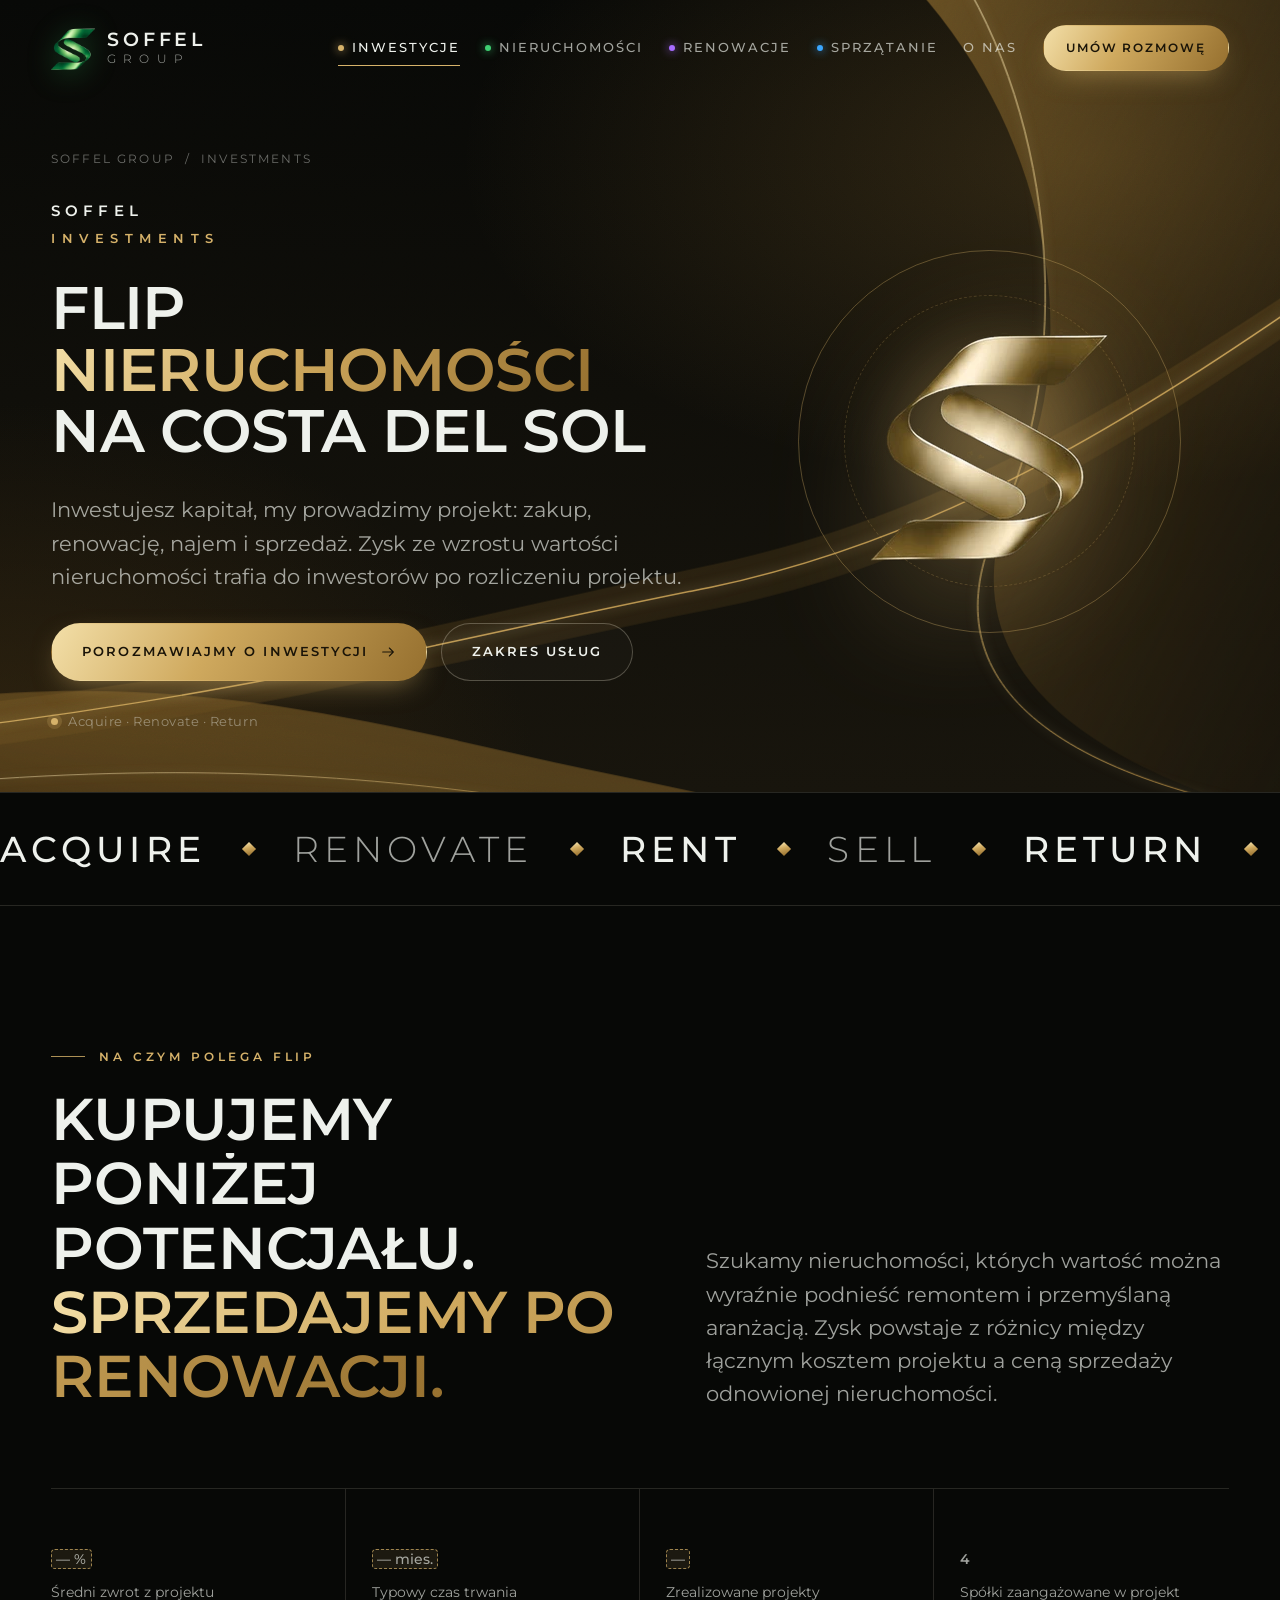
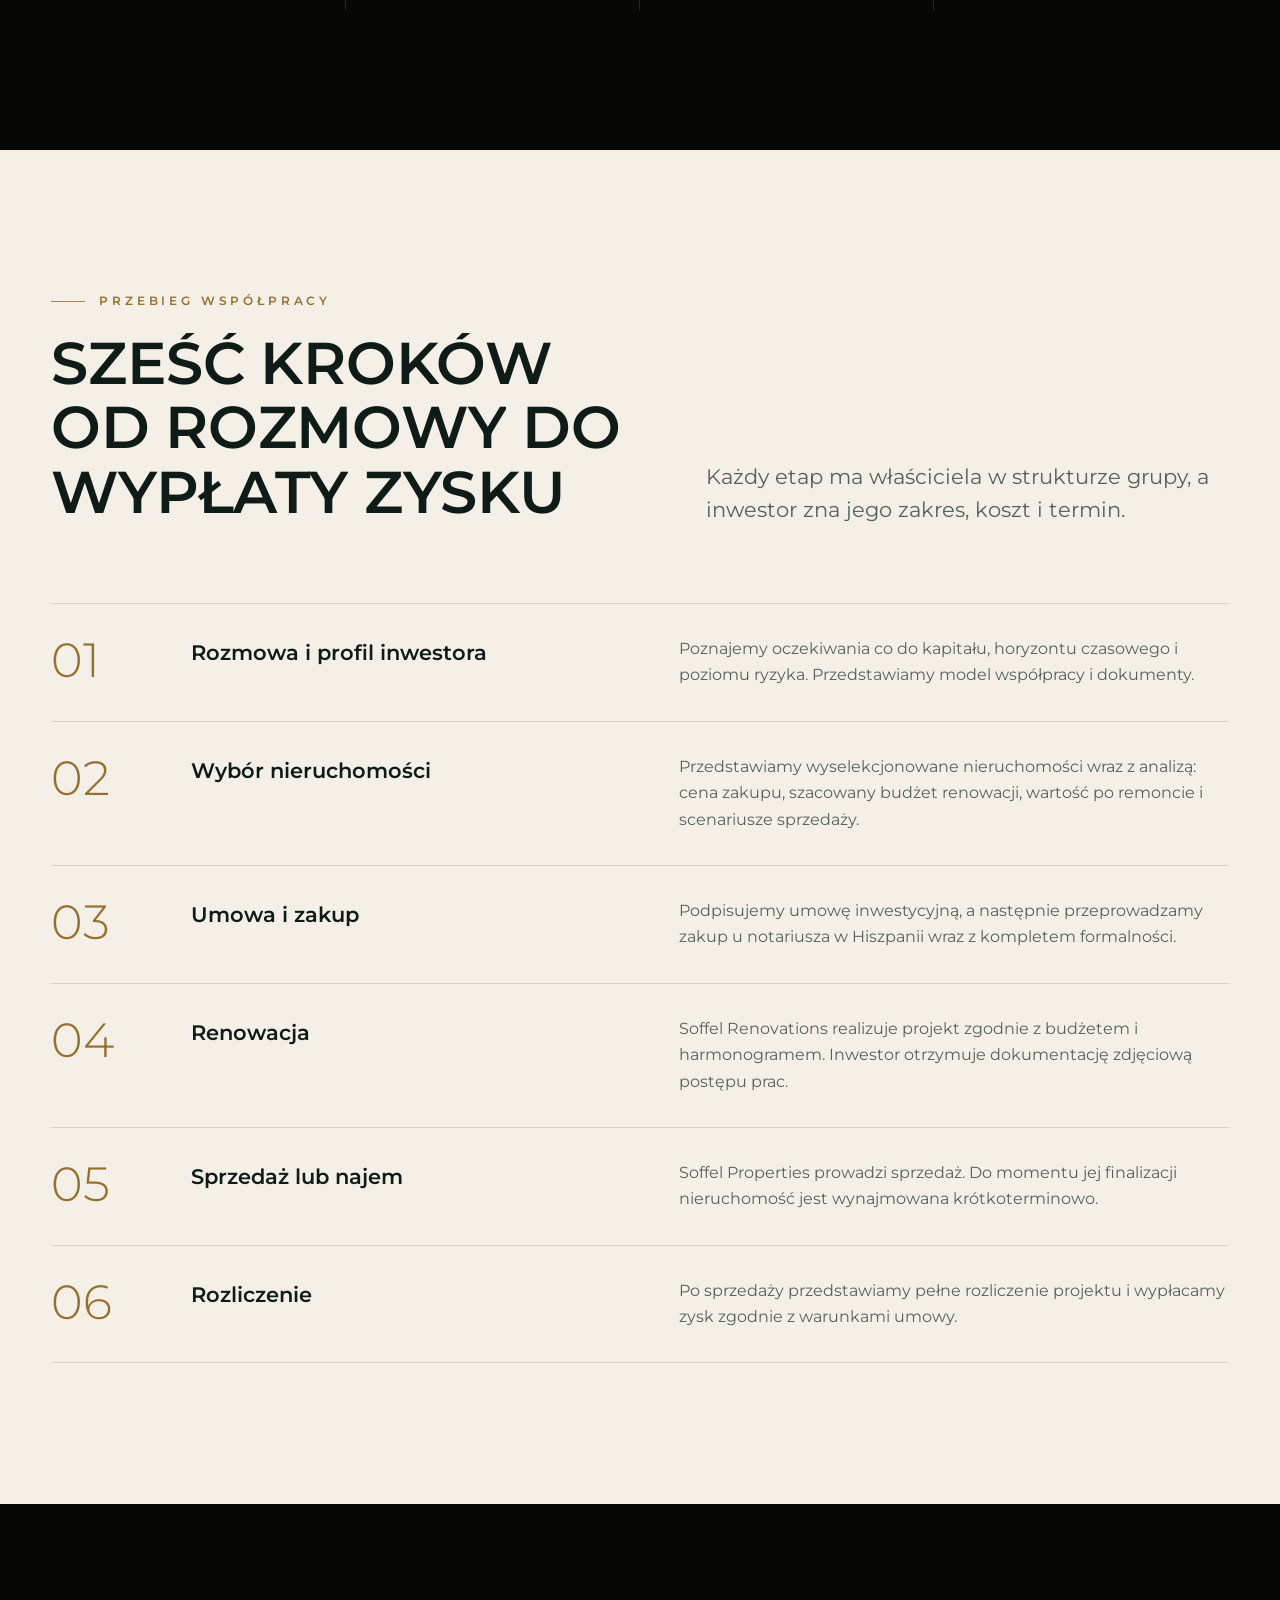
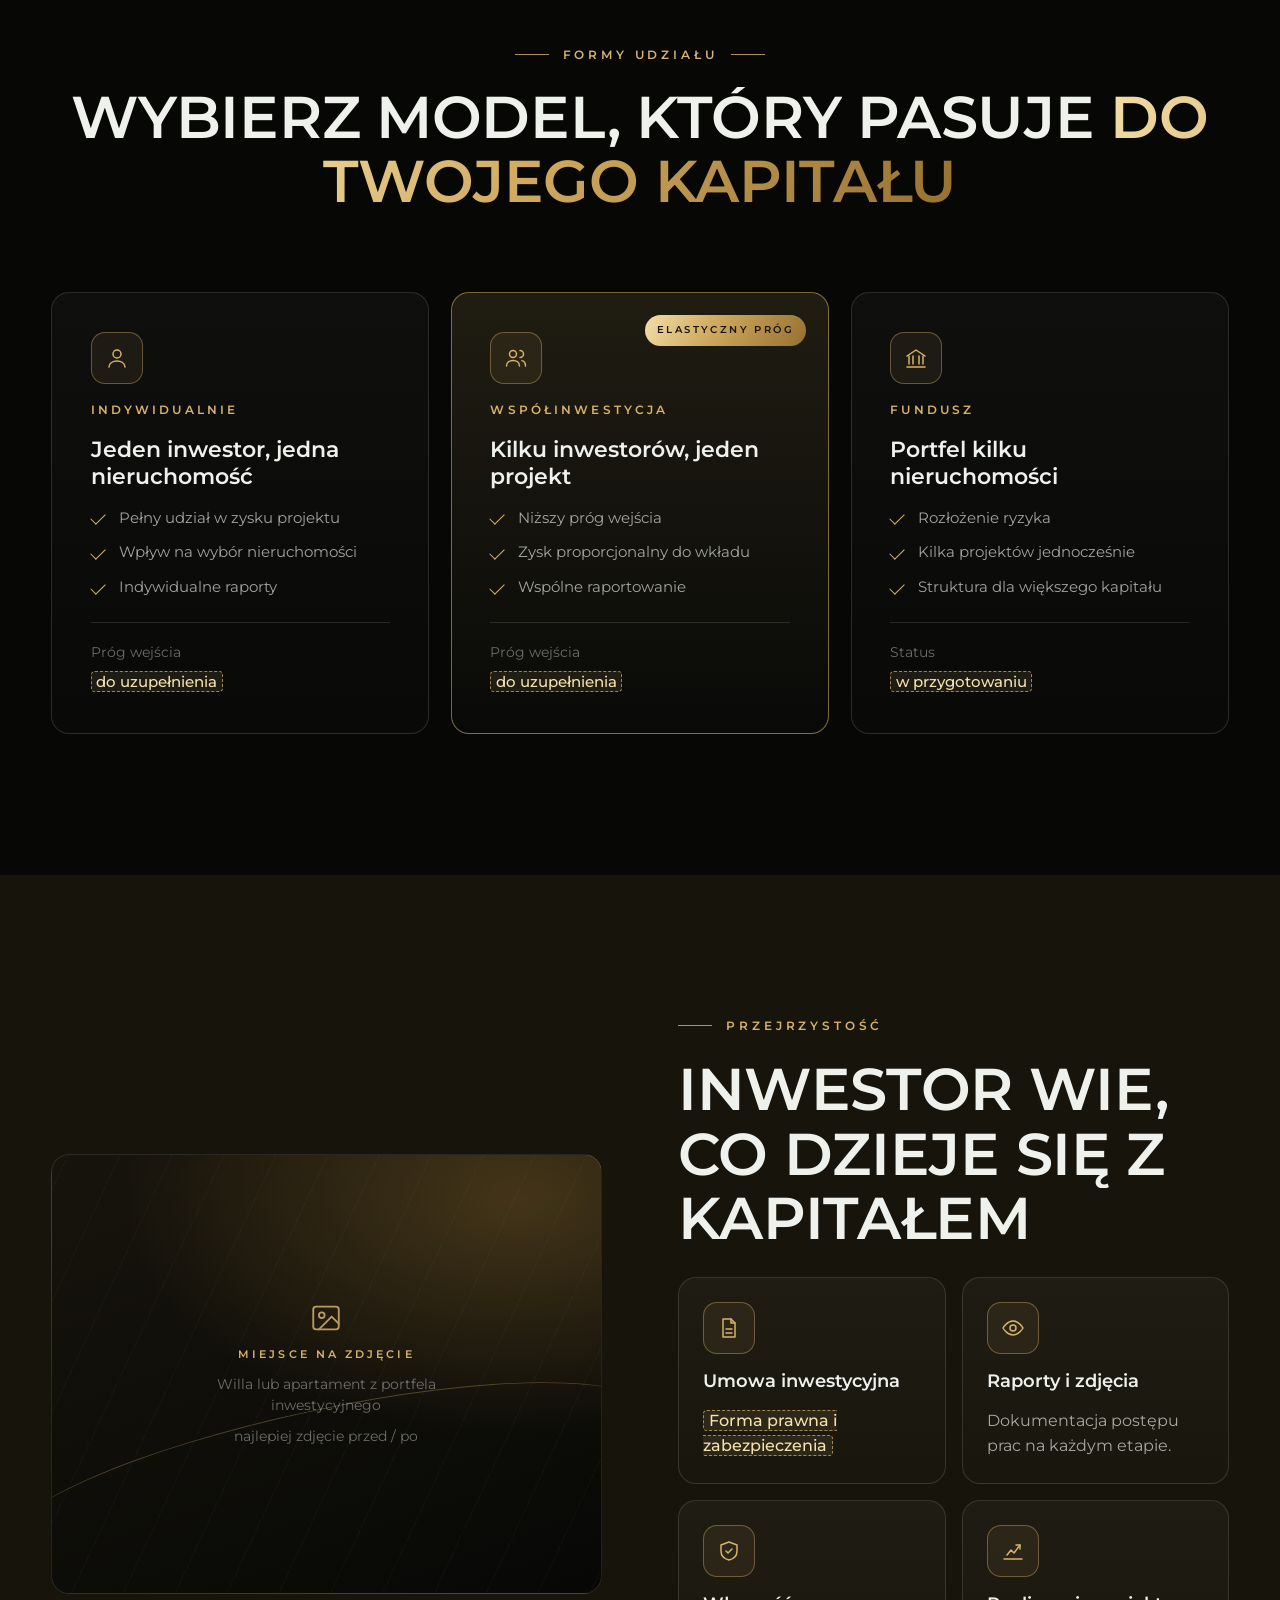
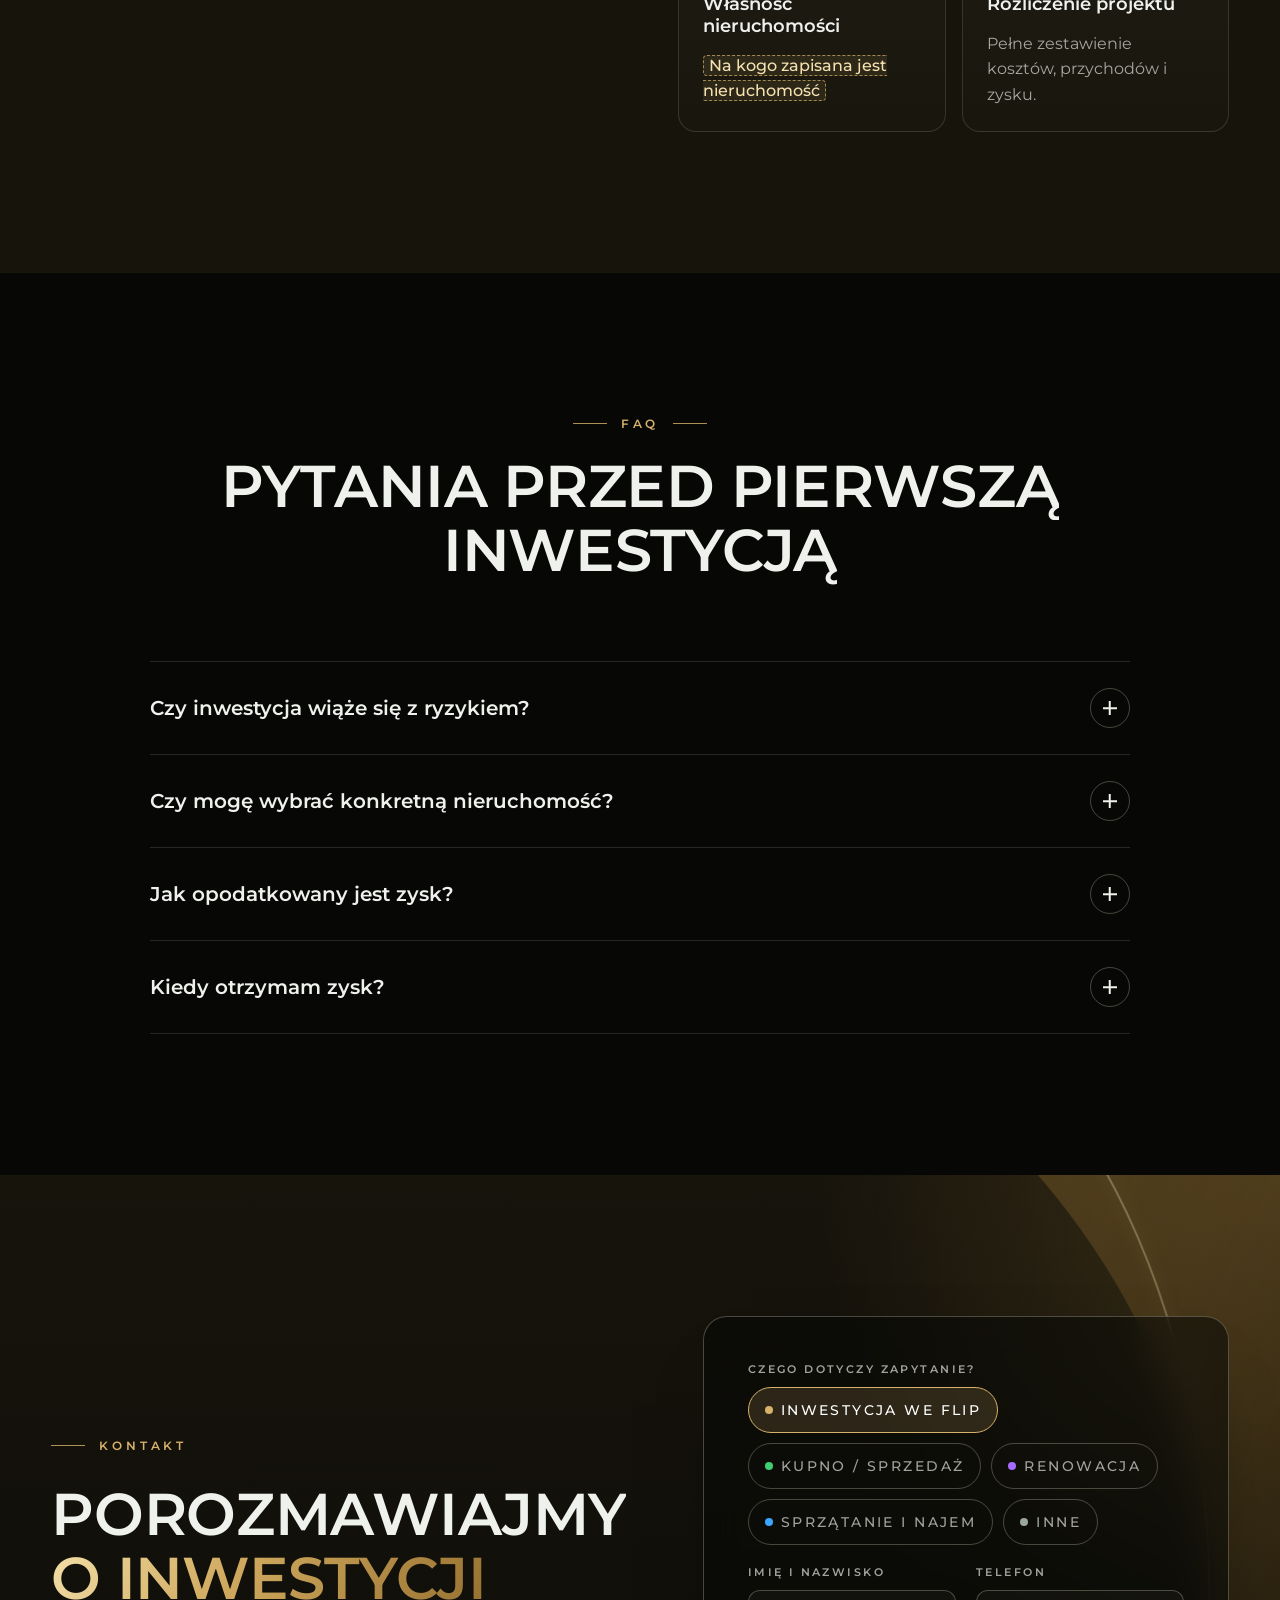
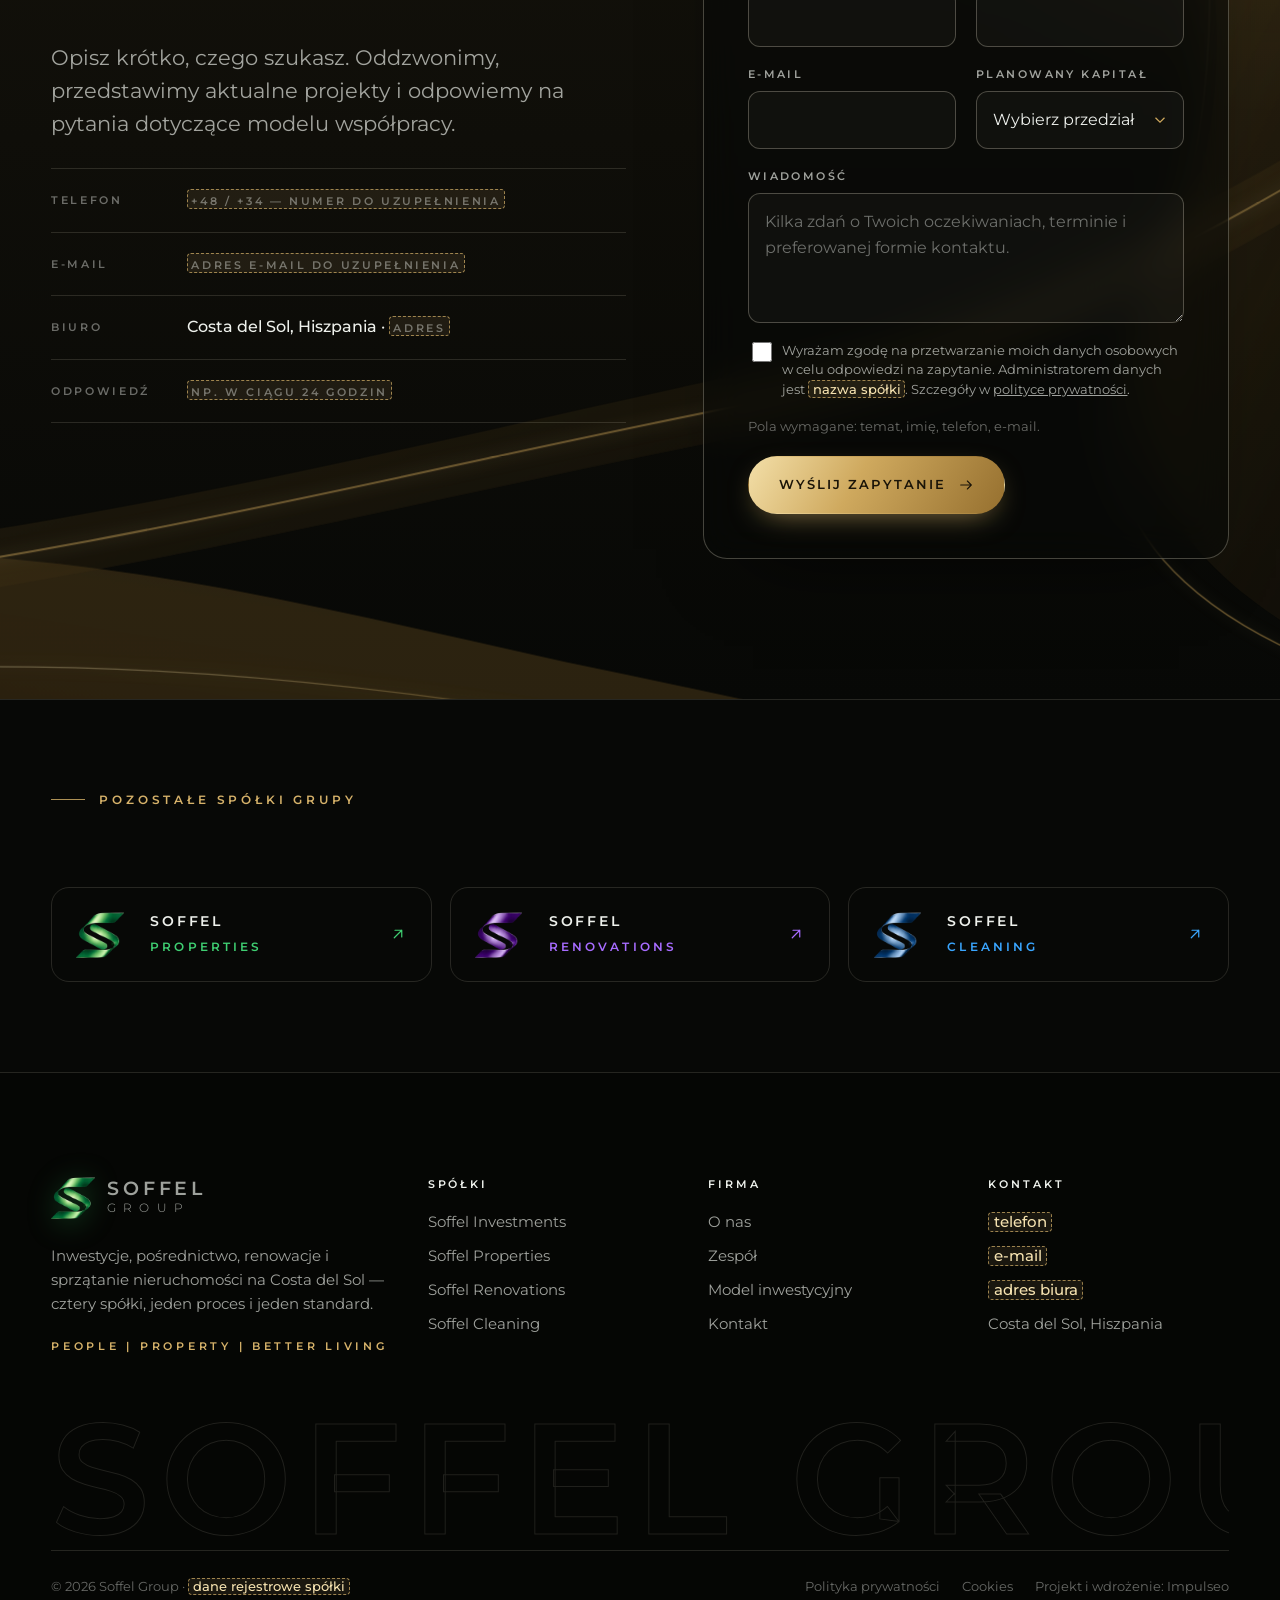
==== inwestycje.html @ d66e1435 "Demo Soffel Group: strona główna + 4 spółki + o nas Co-Authored-By: Claude Opus 5.5 (1M context) <no" ====
<!doctype html>
<html lang="pl">
<head>
<meta charset="utf-8">
<meta name="viewport" content="width=device-width, initial-scale=1, viewport-fit=cover">
<title>Soffel Investments — flip nieruchomości na Costa del Sol | Soffel Group</title>
<meta name="description" content="Inwestycje we flipy nieruchomości w Marbelli i Maladze: zakup, renowacja, najem i sprzedaż z zyskiem. Dla jednego inwestora lub grupy współinwestorów.">
<meta name="robots" content="noindex, nofollow">
<link rel="canonical" href="https://impulseo-pl.github.io/soffel-group/inwestycje.html">
<meta name="theme-color" content="#04120d">
<meta property="og:type" content="website">
<meta property="og:locale" content="pl_PL">
<meta property="og:site_name" content="Soffel Group">
<meta property="og:title" content="Soffel Investments — flip nieruchomości na Costa del Sol | Soffel Group">
<meta property="og:description" content="Inwestycje we flipy nieruchomości w Marbelli i Maladze: zakup, renowacja, najem i sprzedaż z zyskiem. Dla jednego inwestora lub grupy współinwestorów.">
<meta property="og:url" content="https://impulseo-pl.github.io/soffel-group/inwestycje.html">
<meta property="og:image" content="https://impulseo-pl.github.io/soffel-group/img/hero-villa.webp">
<meta name="twitter:card" content="summary_large_image">
<link rel="icon" type="image/png" href="img/favicon.png">
<link rel="apple-touch-icon" href="img/favicon.png">
<link rel="preconnect" href="https://fonts.googleapis.com">
<link rel="preconnect" href="https://fonts.gstatic.com" crossorigin>
<link href="https://fonts.googleapis.com/css2?family=Montserrat:wght@300;400;500;600;700&display=swap" rel="stylesheet">
<link rel="stylesheet" href="assets/styles.css?v=e88ab7b4">
<script type="application/ld+json">{"@context": "https://schema.org", "@type": "RealEstateAgent", "name": "Soffel Group", "slogan": "People | Property | Better Living", "url": "https://impulseo-pl.github.io/soffel-group/", "logo": "https://impulseo-pl.github.io/soffel-group/img/s-green.png", "areaServed": ["Costa del Sol", "Marbella", "Málaga"], "address": {"@type": "PostalAddress", "addressRegion": "Andalucía", "addressCountry": "ES"}, "subOrganization": [{"@type": "Organization", "name": "Soffel Investments"}, {"@type": "Organization", "name": "Soffel Properties"}, {"@type": "Organization", "name": "Soffel Renovations"}, {"@type": "Organization", "name": "Soffel Cleaning"}]}</script>
</head>
<body data-div="inv">
<svg width="0" height="0" style="position:absolute" aria-hidden="true"><defs>
  <clipPath id="heroClip" clipPathUnits="objectBoundingBox"><path d="M0.985,0.015 C0.63,-0.005 0.13,0.13 0.035,0.5 C-0.045,0.83 0.29,1 0.6,0.985 C0.87,0.97 1,0.79 1,0.52 L1,0.015 Z"/></clipPath>
  <linearGradient id="gGold" x1="0" y1="0" x2="1" y2="1"><stop offset="0" stop-color="#f6e6b8"/><stop offset=".45" stop-color="#d4ae62"/><stop offset="1" stop-color="#8d672b"/></linearGradient>
</defs></svg>
<div class="progress" aria-hidden="true"></div>
<header class="site-header">
  <div class="wrap">
    <a class="brand" href="index.html" aria-label="Soffel Group — strona główna">
      <img src="img/s-green.webp" alt="" width="44" height="44">
      <span class="brand-t"><b>SOFFEL</b><i>GROUP</i></span>
    </a>
    <nav class="nav" aria-label="Główna nawigacja">
      <a class="nl on" href="inwestycje.html" style="--c:#d6b26a"><i class="dot"></i>Inwestycje</a><a class="nl" href="nieruchomosci.html" style="--c:#3fcf72"><i class="dot"></i>Nieruchomości</a><a class="nl" href="renowacje.html" style="--c:#a76cff"><i class="dot"></i>Renowacje</a><a class="nl" href="sprzatanie.html" style="--c:#3aa6ff"><i class="dot"></i>Sprzątanie</a><a class="nl" href="o-nas.html">O nas</a>
      <a class="btn btn-primary btn-sm" href="#kontakt">Umów rozmowę</a>
      <button class="burger" type="button" aria-expanded="false" aria-controls="menu"><span class="lbl">Menu</span><span class="bars"></span></button>
    </nav>
  </div>
</header>
<div class="menu" id="menu">
  <ol><li><a href="inwestycje.html" style="--c:#d6b26a"><small>01</small>Inwestycje</a></li><li><a href="nieruchomosci.html" style="--c:#3fcf72"><small>02</small>Nieruchomości</a></li><li><a href="renowacje.html" style="--c:#a76cff"><small>03</small>Renowacje</a></li><li><a href="sprzatanie.html" style="--c:#3aa6ff"><small>04</small>Sprzątanie</a></li><li><a href="o-nas.html"><small>05</small>O nas</a></li><li><a href="#kontakt"><small>06</small>Kontakt</a></li></ol>
  <div class="menu-foot">
    <a class="btn btn-primary" href="#kontakt">Umów rozmowę <svg viewBox="0 0 24 24" fill="none" stroke="currentColor" stroke-width="1.6" stroke-linecap="round" stroke-linejoin="round"><path d="M4 12h16m-6-6 6 6-6 6"/></svg></a>
    <span>Costa del Sol · Marbella · Málaga</span>
  </div>
</div>
<main>

<section class="hero sub">
  <svg class="ribbons" viewBox="0 0 1440 900" preserveAspectRatio="xMidYMid slice" aria-hidden="true">
  <defs>
    <linearGradient id="hb1" x1="0" y1="0" x2="1" y2="1"><stop offset="0" style="stop-color:var(--rib-1)" stop-opacity=".55"/><stop offset="1" style="stop-color:var(--rib-2)" stop-opacity=".05"/></linearGradient>
    <linearGradient id="hb2" x1="0" y1="1" x2="1" y2="0"><stop offset="0" style="stop-color:var(--rib-2)" stop-opacity=".95"/><stop offset="1" style="stop-color:var(--rib-1)" stop-opacity=".25"/></linearGradient>
  </defs>
  <g class="drift">
    <path class="band" fill="url(#hb1)" d="M1000,-40 C1170,120 1230,380 1140,560 C1070,720 1160,860 1500,940 L1500,-40 Z"/>
    <path class="band" fill="url(#hb2)" d="M-60,790 C220,760 430,820 660,870 C780,895 900,920 1010,950 L-60,950 Z"/>
    <path class="band" fill="url(#hb1)" opacity=".55" d="M-60,800 C300,760 520,700 800,640 C1060,585 1270,455 1500,300 L1500,345 C1270,505 1060,640 800,690 C520,745 300,805 -60,850 Z"/>
    <path class="gl" d="M-60,825 C300,782 520,720 800,665 C1060,610 1270,480 1500,320"/>
    <path class="gl d2" d="M1070,-40 C1190,140 1210,420 1120,600 C1050,760 1160,880 1500,930"/>
    <path class="gl d3" d="M-60,885 C240,860 450,880 670,915 C770,930 850,945 910,960"/>
    <circle class="spark" cx="1290" cy="462" r="3"/>
    <circle class="spark s2" cx="1120" cy="600" r="2.6"/>
  </g>
</svg>
  <div class="wrap hero-grid">
    <div class="hero-copy">
      <nav class="breadcrumbs fade-up" aria-label="Okruszki"><a href="index.html">Soffel Group</a><span>/</span><span>Investments</span></nav>
      <div class="div-label fade-up"><b>SOFFEL</b><span>Investments</span></div>
      <h1 class="display"><span class="ln"><span>Flip</span></span><span class="ln"><span><span class="acc-text">nieruchomości</span></span></span><span class="ln"><span>na Costa del Sol</span></span></h1>
      <p class="lead fade-up d1">Inwestujesz kapitał, my prowadzimy projekt: zakup, renowację, najem i sprzedaż. Zysk ze wzrostu wartości nieruchomości trafia do inwestorów po rozliczeniu projektu.</p>
      <div class="hero-cta fade-up d2">
        <a class="btn btn-primary" href="#kontakt">Porozmawiajmy o inwestycji <svg viewBox="0 0 24 24" fill="none" stroke="currentColor" stroke-width="1.6" stroke-linecap="round" stroke-linejoin="round"><path d="M4 12h16m-6-6 6 6-6 6"/></svg></a>
        <a class="btn btn-ghost" href="#oferta">Zakres usług</a>
      </div>
      <p class="hero-note fade-up d3">Acquire · Renovate · Return</p>
    </div>
    <div class="div-mark" aria-hidden="true"><span class="glow"></span><img src="img/s-gold.webp" alt="" width="240" height="240"></div>
  </div>
</section>

<div class="marquee" aria-hidden="true"><div class="track"><span>Acquire</span><span>Renovate</span><span>Rent</span><span>Sell</span><span>Return</span><span>Acquire</span><span>Renovate</span><span>Rent</span><span>Sell</span><span>Return</span></div></div>

<section class="sec" id="oferta">
  <div class="wrap">
    <div class="sec-head split">
      <div style="display:grid;gap:22px"><span class="eyebrow">Na czym polega flip</span><h2 class="h2 split-words">Kupujemy poniżej potencjału. <span class="acc-text">Sprzedajemy po renowacji.</span></h2></div>
      <p class="lead rv">Szukamy nieruchomości, których wartość można wyraźnie podnieść remontem i przemyślaną aranżacją. Zysk powstaje z różnicy między łącznym kosztem projektu a ceną sprzedaży odnowionej nieruchomości.</p>
    </div>
    <div class="facts" data-stagger>
      <div class="fact"><strong><span class="ph">— %</span></strong><span>Średni zwrot z projektu</span></div>
      <div class="fact"><strong><span class="ph">— mies.</span></strong><span>Typowy czas trwania</span></div>
      <div class="fact"><strong><span class="ph">—</span></strong><span>Zrealizowane projekty</span></div>
      <div class="fact"><strong><span data-count="4">4</span></strong><span>Spółki zaangażowane w projekt</span></div>
    </div>
  </div>
</section>

<section class="paper sec" id="model">
  <div class="wrap">
    <div class="sec-head split">
      <div style="display:grid;gap:22px"><span class="eyebrow">Przebieg współpracy</span><h2 class="h2 split-words">Sześć kroków od rozmowy do wypłaty zysku</h2></div>
      <p class="lead rv">Każdy etap ma właściciela w strukturze grupy, a inwestor zna jego zakres, koszt i termin.</p>
    </div>
    <ol class="proc"><li class="rv"><h3>Rozmowa i profil inwestora</h3><p>Poznajemy oczekiwania co do kapitału, horyzontu czasowego i poziomu ryzyka. Przedstawiamy model współpracy i dokumenty.</p></li><li class="rv"><h3>Wybór nieruchomości</h3><p>Przedstawiamy wyselekcjonowane nieruchomości wraz z analizą: cena zakupu, szacowany budżet renowacji, wartość po remoncie i scenariusze sprzedaży.</p></li><li class="rv"><h3>Umowa i zakup</h3><p>Podpisujemy umowę inwestycyjną, a następnie przeprowadzamy zakup u notariusza w Hiszpanii wraz z kompletem formalności.</p></li><li class="rv"><h3>Renowacja</h3><p>Soffel Renovations realizuje projekt zgodnie z budżetem i harmonogramem. Inwestor otrzymuje dokumentację zdjęciową postępu prac.</p></li><li class="rv"><h3>Sprzedaż lub najem</h3><p>Soffel Properties prowadzi sprzedaż. Do momentu jej finalizacji nieruchomość jest wynajmowana krótkoterminowo.</p></li><li class="rv"><h3>Rozliczenie</h3><p>Po sprzedaży przedstawiamy pełne rozliczenie projektu i wypłacamy zysk zgodnie z warunkami umowy.</p></li></ol>
  </div>
</section>

<section class="sec">
  <div class="wrap">
    <div class="sec-head center">
      <span class="eyebrow center">Formy udziału</span>
      <h2 class="h2 split-words">Wybierz model, który pasuje <span class="acc-text">do Twojego kapitału</span></h2>
    </div>
    <div class="cards" data-stagger>
      <article class="card"><span class="ic"><svg viewBox="0 0 24 24" fill="none" stroke="currentColor" stroke-width="1.5" stroke-linecap="round" stroke-linejoin="round"><circle cx="12" cy="8" r="4"/><path d="M4 21c0-4 4-6 8-6s8 2 8 6"/></svg></span><span class="k">Indywidualnie</span><h3>Jeden inwestor, jedna nieruchomość</h3><ul class="ticks"><li>Pełny udział w zysku projektu</li><li>Wpływ na wybór nieruchomości</li><li>Indywidualne raporty</li></ul><div class="feat"><span>Próg wejścia</span><strong><span class="ph">do uzupełnienia</span></strong></div></article>
      <article class="card hl"><span class="badge">Elastyczny próg</span><span class="ic"><svg viewBox="0 0 24 24" fill="none" stroke="currentColor" stroke-width="1.5" stroke-linecap="round" stroke-linejoin="round"><circle cx="9" cy="8" r="3.5"/><path d="M2.5 20c0-3.5 3-5.5 6.5-5.5s6.5 2 6.5 5.5"/><path d="M16 4.5a3.5 3.5 0 0 1 0 7M18 14.6c2.2.6 3.5 2.4 3.5 5.4"/></svg></span><span class="k">Współinwestycja</span><h3>Kilku inwestorów, jeden projekt</h3><ul class="ticks"><li>Niższy próg wejścia</li><li>Zysk proporcjonalny do wkładu</li><li>Wspólne raportowanie</li></ul><div class="feat"><span>Próg wejścia</span><strong><span class="ph">do uzupełnienia</span></strong></div></article>
      <article class="card"><span class="ic"><svg viewBox="0 0 24 24" fill="none" stroke="currentColor" stroke-width="1.5" stroke-linecap="round" stroke-linejoin="round"><path d="M3 10 12 4l9 6M5 10v8m4-8v8m6-8v8m4-8v8M3 21h18"/></svg></span><span class="k">Fundusz</span><h3>Portfel kilku nieruchomości</h3><ul class="ticks"><li>Rozłożenie ryzyka</li><li>Kilka projektów jednocześnie</li><li>Struktura dla większego kapitału</li></ul><div class="feat"><span>Status</span><strong><span class="ph">w przygotowaniu</span></strong></div></article>
    </div>
  </div>
</section>

<section class="sec tint">
  <div class="wrap split">
    <div class="media wide rv-img"><div class="ph-img " style="" role="img" aria-label="Miejsce na zdjęcie: Willa lub apartament z portfela inwestycyjnego"><div class="ph-in"><svg viewBox="0 0 24 24" fill="none" stroke="currentColor" stroke-width="1.3" stroke-linecap="round" stroke-linejoin="round"><rect x="3" y="4" width="18" height="16" rx="2"/><circle cx="9" cy="10" r="2"/><path d="m21 16-5-5-9 9"/></svg><b>Miejsce na zdjęcie</b><span>Willa lub apartament z portfela inwestycyjnego</span><span>najlepiej zdjęcie przed / po</span></div></div></div>
    <div class="copy">
      <span class="eyebrow">Przejrzystość</span>
      <h2 class="h2 split-words">Inwestor wie, co dzieje się z kapitałem</h2>
      <div class="cards c2" style="gap:16px" data-stagger>
        <div class="card" style="padding:24px"><span class="ic"><svg viewBox="0 0 24 24" fill="none" stroke="currentColor" stroke-width="1.5" stroke-linecap="round" stroke-linejoin="round"><path d="M14 3H6v18h12V7l-4-4Z"/><path d="M14 3v4h4M9 13h6M9 17h6"/></svg></span><h3 style="font-size:1.1rem">Umowa inwestycyjna</h3><p><span class="ph">Forma prawna i zabezpieczenia</span></p></div>
        <div class="card" style="padding:24px"><span class="ic"><svg viewBox="0 0 24 24" fill="none" stroke="currentColor" stroke-width="1.5" stroke-linecap="round" stroke-linejoin="round"><path d="M2 12s4-7 10-7 10 7 10 7-4 7-10 7S2 12 2 12Z"/><circle cx="12" cy="12" r="3"/></svg></span><h3 style="font-size:1.1rem">Raporty i zdjęcia</h3><p>Dokumentacja postępu prac na każdym etapie.</p></div>
        <div class="card" style="padding:24px"><span class="ic"><svg viewBox="0 0 24 24" fill="none" stroke="currentColor" stroke-width="1.5" stroke-linecap="round" stroke-linejoin="round"><path d="M12 3 4 6v6c0 5 3.5 8 8 9 4.5-1 8-4 8-9V6l-8-3Z"/><path d="m9 12 2 2 4-4"/></svg></span><h3 style="font-size:1.1rem">Własność nieruchomości</h3><p><span class="ph">Na kogo zapisana jest nieruchomość</span></p></div>
        <div class="card" style="padding:24px"><span class="ic"><svg viewBox="0 0 24 24" fill="none" stroke="currentColor" stroke-width="1.5" stroke-linecap="round" stroke-linejoin="round"><path d="M3 20h18M6 16l4-5 3 3 6-8"/><path d="M15 6h4v4"/></svg></span><h3 style="font-size:1.1rem">Rozliczenie projektu</h3><p>Pełne zestawienie kosztów, przychodów i zysku.</p></div>
      </div>
    </div>
  </div>
</section>

<section class="sec dark-faq">
  <div class="wrap">
    <div class="sec-head center"><span class="eyebrow center">FAQ</span><h2 class="h2 split-words">Pytania przed pierwszą inwestycją</h2></div>
    <div class="dark-faq"><div class="faq"><details class="rv"><summary>Czy inwestycja wiąże się z ryzykiem?<span class="pm" aria-hidden="true"></span></summary><div class="ans"><p>Tak — jak każda inwestycja w nieruchomości. Ryzyko dotyczy m.in. czasu sprzedaży, kosztów renowacji i zmian cen na rynku. Ograniczamy je analizą przed zakupem, własnym wykonawstwem i najmem krótkoterminowym do czasu sprzedaży.</p></div></details><details class="rv"><summary>Czy mogę wybrać konkretną nieruchomość?<span class="pm" aria-hidden="true"></span></summary><div class="ans"><p>Inwestor indywidualny ma wpływ na wybór nieruchomości. W modelu współinwestycji decyzję podejmujemy na podstawie analizy przedstawionej wszystkim uczestnikom projektu.</p></div></details><details class="rv"><summary>Jak opodatkowany jest zysk?<span class="pm" aria-hidden="true"></span></summary><div class="ans"><p>Kwestie podatkowe zależą od struktury inwestycji i rezydencji podatkowej inwestora. <span class="ph">Opis do uzupełnienia — najlepiej we współpracy z doradcą podatkowym klienta</span></p></div></details><details class="rv"><summary>Kiedy otrzymam zysk?<span class="pm" aria-hidden="true"></span></summary><div class="ans"><p>Zysk wypłacamy po sprzedaży nieruchomości i rozliczeniu projektu. <span class="ph">Termin wypłaty od sprzedaży</span></p></div></details></div></div>
  </div>
</section>

<section class="contact sec" id="kontakt">
  <svg class="ribbons" viewBox="0 0 1440 900" preserveAspectRatio="xMidYMid slice" aria-hidden="true">
  <defs>
    <linearGradient id="cb1" x1="0" y1="0" x2="1" y2="1"><stop offset="0" style="stop-color:var(--rib-1)" stop-opacity=".55"/><stop offset="1" style="stop-color:var(--rib-2)" stop-opacity=".05"/></linearGradient>
    <linearGradient id="cb2" x1="0" y1="1" x2="1" y2="0"><stop offset="0" style="stop-color:var(--rib-2)" stop-opacity=".95"/><stop offset="1" style="stop-color:var(--rib-1)" stop-opacity=".25"/></linearGradient>
  </defs>
  <g class="drift">
    <path class="band" fill="url(#cb1)" d="M1000,-40 C1170,120 1230,380 1140,560 C1070,720 1160,860 1500,940 L1500,-40 Z"/>
    <path class="band" fill="url(#cb2)" d="M-60,790 C220,760 430,820 660,870 C780,895 900,920 1010,950 L-60,950 Z"/>
    <path class="band" fill="url(#cb1)" opacity=".55" d="M-60,800 C300,760 520,700 800,640 C1060,585 1270,455 1500,300 L1500,345 C1270,505 1060,640 800,690 C520,745 300,805 -60,850 Z"/>
    <path class="gl" d="M-60,825 C300,782 520,720 800,665 C1060,610 1270,480 1500,320"/>
    <path class="gl d2" d="M1070,-40 C1190,140 1210,420 1120,600 C1050,760 1160,880 1500,930"/>
    <path class="gl d3" d="M-60,885 C240,860 450,880 670,915 C770,930 850,945 910,960"/>
    <circle class="spark" cx="1290" cy="462" r="3"/>
    <circle class="spark s2" cx="1120" cy="600" r="2.6"/>
  </g>
</svg>
  <div class="wrap contact-grid">
    <div class="contact-info rv">
      <span class="eyebrow">Kontakt</span>
      <h2 class="h2 split-words">Porozmawiajmy <span class="acc-text">o inwestycji</span></h2>
      <p class="lead">Opisz krótko, czego szukasz. Oddzwonimy, przedstawimy aktualne projekty i odpowiemy na pytania dotyczące modelu współpracy.</p>
      <div class="contact-lines">
        <div><span>Telefon</span><b><span class="ph">+48 / +34 — numer do uzupełnienia</span></b></div>
        <div><span>E-mail</span><b><span class="ph">adres e-mail do uzupełnienia</span></b></div>
        <div><span>Biuro</span><b>Costa del Sol, Hiszpania · <span class="ph">adres</span></b></div>
        <div><span>Odpowiedź</span><b><span class="ph">np. w ciągu 24 godzin</span></b></div>
      </div>
    </div>
    <form class="form rv" style="--d:.15s" action="#" method="post" novalidate>
      <div class="field full"><label>Czego dotyczy zapytanie?</label><div class="chips"><label style="--c:#d6b26a"><input type="radio" name="temat" value="inv" checked required><span><i></i>Inwestycja we flip</span></label><label style="--c:#3fcf72"><input type="radio" name="temat" value="prop" required><span><i></i>Kupno / sprzedaż</span></label><label style="--c:#a76cff"><input type="radio" name="temat" value="reno" required><span><i></i>Renowacja</span></label><label style="--c:#3aa6ff"><input type="radio" name="temat" value="clean" required><span><i></i>Sprzątanie i najem</span></label><label style="--c:#9aa59f"><input type="radio" name="temat" value="other" required><span><i></i>Inne</span></label></div></div>
      <div class="field"><label for="f-imie">Imię i nazwisko</label><input id="f-imie" name="imie" autocomplete="name" required></div>
      <div class="field"><label for="f-tel">Telefon</label><input id="f-tel" name="telefon" type="tel" autocomplete="tel" required></div>
      <div class="field"><label for="f-mail">E-mail</label><input id="f-mail" name="email" type="email" autocomplete="email" required></div>
      <div class="field"><label for="f-kap">Planowany kapitał</label><select id="f-kap" name="kapital">
          <option value="">Wybierz przedział</option><option>do 100 000 €</option><option>100 000 – 250 000 €</option>
          <option>250 000 – 500 000 €</option><option>powyżej 500 000 €</option><option>Wolę omówić w rozmowie</option></select></div>
      <div class="field full"><label for="f-msg">Wiadomość</label><textarea id="f-msg" name="wiadomosc" placeholder="Kilka zdań o Twoich oczekiwaniach, terminie i preferowanej formie kontaktu."></textarea></div>
      <label class="consent full"><input type="checkbox" required><span>Wyrażam zgodę na przetwarzanie moich danych osobowych w celu odpowiedzi na zapytanie. Administratorem danych jest <span class="ph">nazwa spółki</span>. Szczegóły w <a href="#" style="text-decoration:underline">polityce prywatności</a>.</span></label>
      <div class="actions full"><small>Pola wymagane: temat, imię, telefon, e-mail.</small><button class="btn btn-primary" type="submit">Wyślij zapytanie <svg viewBox="0 0 24 24" fill="none" stroke="currentColor" stroke-width="1.6" stroke-linecap="round" stroke-linejoin="round"><path d="M4 12h16m-6-6 6 6-6 6"/></svg></button></div>
      <div class="form-ok"><div class="tick"><svg viewBox="0 0 24 24" fill="none" stroke="currentColor" stroke-width="2" stroke-linecap="round" stroke-linejoin="round"><path d="m5 12 5 5 9-10"/></svg></div><h3 class="h3">Dziękujemy za wiadomość</h3><p class="muted">To wersja demonstracyjna — po wdrożeniu formularz będzie trafiał bezpośrednio na skrzynkę Soffel Group.</p></div>
    </form>
  </div>
</section>
<section class="sec-sm" style="border-top:1px solid var(--line)">
  <div class="wrap">
    <div class="sec-head"><span class="eyebrow">Pozostałe spółki grupy</span></div>
    <div class="siblings"><a class="sib rv" style="--c:#3fcf72;--d:0.0s" href="nieruchomosci.html"><img src="img/s-green.webp" alt="" width="48" height="48" loading="lazy"><div><b>SOFFEL</b><span>Properties</span></div><svg viewBox="0 0 24 24" fill="none" stroke="currentColor" stroke-width="1.6" stroke-linecap="round" stroke-linejoin="round"><path d="M7 17 17 7M8 7h9v9"/></svg></a><a class="sib rv" style="--c:#a76cff;--d:0.08s" href="renowacje.html"><img src="img/s-purple.webp" alt="" width="48" height="48" loading="lazy"><div><b>SOFFEL</b><span>Renovations</span></div><svg viewBox="0 0 24 24" fill="none" stroke="currentColor" stroke-width="1.6" stroke-linecap="round" stroke-linejoin="round"><path d="M7 17 17 7M8 7h9v9"/></svg></a><a class="sib rv" style="--c:#3aa6ff;--d:0.16s" href="sprzatanie.html"><img src="img/s-blue.webp" alt="" width="48" height="48" loading="lazy"><div><b>SOFFEL</b><span>Cleaning</span></div><svg viewBox="0 0 24 24" fill="none" stroke="currentColor" stroke-width="1.6" stroke-linecap="round" stroke-linejoin="round"><path d="M7 17 17 7M8 7h9v9"/></svg></a></div>
  </div>
</section>

</main>
<footer class="site-footer">
  <div class="wrap">
    <div class="foot-top">
      <div>
        <a class="brand" href="index.html"><img src="img/s-green.webp" alt="" width="44" height="44"><span class="brand-t"><b>SOFFEL</b><i>GROUP</i></span></a>
        <p class="about">Inwestycje, pośrednictwo, renowacje i sprzątanie nieruchomości na Costa del Sol — cztery spółki, jeden proces i jeden standard.</p>
        <p class="tagline">People | Property | Better Living</p>
      </div>
      <div><h4>Spółki</h4><ul><li><a href="inwestycje.html">Soffel Investments</a></li><li><a href="nieruchomosci.html">Soffel Properties</a></li><li><a href="renowacje.html">Soffel Renovations</a></li><li><a href="sprzatanie.html">Soffel Cleaning</a></li></ul></div>
      <div><h4>Firma</h4><ul><li><a href="o-nas.html">O nas</a></li><li><a href="o-nas.html#zespol">Zespół</a></li><li><a href="inwestycje.html#model">Model inwestycyjny</a></li><li><a href="#kontakt">Kontakt</a></li></ul></div>
      <div><h4>Kontakt</h4><ul><li><span class="ph">telefon</span></li><li><span class="ph">e-mail</span></li><li><span class="ph">adres biura</span></li><li>Costa del Sol, Hiszpania</li></ul></div>
    </div>
    <div class="foot-big" aria-hidden="true">Soffel Group</div>
    <div class="foot-bot">
      <span>© 2026 Soffel Group · <span class="ph">dane rejestrowe spółki</span></span>
      <nav><a href="#">Polityka prywatności</a><a href="#">Cookies</a><span>Projekt i wdrożenie: Impulseo</span></nav>
    </div>
  </div>
</footer>
<div class="lb" role="dialog" aria-modal="true" aria-label="Podgląd zdjęcia"><img alt=""><button class="x" type="button" aria-label="Zamknij"><svg viewBox="0 0 24 24" fill="none" stroke="currentColor" stroke-width="1.6" stroke-linecap="round"><path d="M6 6l12 12M18 6 6 18"/></svg></button><button class="pv" type="button" aria-label="Poprzednie"><svg viewBox="0 0 24 24" fill="none" stroke="currentColor" stroke-width="1.6" stroke-linecap="round" stroke-linejoin="round"><path d="m15 6-6 6 6 6"/></svg></button><button class="nx" type="button" aria-label="Następne"><svg viewBox="0 0 24 24" fill="none" stroke="currentColor" stroke-width="1.6" stroke-linecap="round" stroke-linejoin="round"><path d="m9 6 6 6-6 6"/></svg></button></div>
<script src="assets/main.js?v=c63f2dec" defer></script>
</body>
</html>
---- assets/styles.css ----
/* =========================================================
   SOFFEL GROUP — premium real estate, Costa del Sol
   Jeden font (Montserrat), motyw sterowany przez body[data-div]
   ========================================================= */

:root {
  --font: "Montserrat", system-ui, -apple-system, "Segoe UI", sans-serif;

  --ink: #04120d;
  --ink-2: #071c15;
  --ink-3: #0c2a20;
  --line: rgba(233, 226, 205, .14);
  --line-strong: rgba(233, 226, 205, .28);
  --text: #eef1ec;
  --muted: rgba(238, 241, 236, .66);
  --faint: rgba(238, 241, 236, .42);

  --cream: #f4f0e7;
  --cream-2: #ebe5d6;
  --paper-text: #0f1b16;
  --paper-muted: #55615b;
  --paper-line: rgba(15, 27, 22, .12);

  --gold-1: #f3dfa8;
  --gold-2: #cfa95e;
  --gold-3: #96702f;
  --gold: #cfa95e;
  --gold-grad: linear-gradient(120deg, var(--gold-1) 0%, var(--gold-2) 42%, var(--gold-3) 100%);

  --green: #2fb35a;
  --purple: #9d5cff;
  --blue: #2f9bff;

  /* motyw domyślny = grupa */
  --acc: var(--gold);
  --acc-2: var(--gold-1);
  --acc-grad: var(--gold-grad);
  --acc-ink: #1a1408;
  --rib-1: #1f8a4c;
  --rib-2: #0b3d26;
  --deep: #04120d;
  --deep-2: #0a281d;

  --wrap: 1440px;
  --gut: clamp(20px, 4vw, 56px);
  --radius: 18px;
  --ease: cubic-bezier(.22, .8, .2, 1);
  --ease-io: cubic-bezier(.65, 0, .35, 1);
}

body[data-div="inv"] {
  --acc: #d6b26a; --acc-2: #f5e2b0; --acc-grad: var(--gold-grad); --acc-ink: #1a1408;
  --rib-1: #b88b3c; --rib-2: #3a2a10; --deep: #070806; --deep-2: #17140c;
}
body[data-div="prop"] {
  --acc: #3fcf72; --acc-2: #a6f0be; --acc-grad: linear-gradient(120deg, #b9f5cc 0%, #3fcf72 45%, #17803f 100%); --acc-ink: #03170b;
  --rib-1: #23a356; --rib-2: #08361d; --deep: #03110a; --deep-2: #0a2717;
}
body[data-div="reno"] {
  --acc: #a76cff; --acc-2: #dcc6ff; --acc-grad: linear-gradient(120deg, #e3d1ff 0%, #a76cff 45%, #5d23b8 100%); --acc-ink: #13072a;
  --rib-1: #7b3fe0; --rib-2: #2a1052; --deep: #0b0714; --deep-2: #1a1029;
}
body[data-div="clean"] {
  --acc: #3aa6ff; --acc-2: #bfe2ff; --acc-grad: linear-gradient(120deg, #cdeaff 0%, #3aa6ff 45%, #1460c4 100%); --acc-ink: #031225;
  --rib-1: #1f7fe0; --rib-2: #0a2c55; --deep: #030c17; --deep-2: #091d33;
}

/* ---------- reset ---------- */
*, *::before, *::after { box-sizing: border-box; }
html { -webkit-text-size-adjust: 100%; scroll-behavior: smooth; }
body {
  margin: 0; background: var(--deep); color: var(--text);
  font-family: var(--font); font-size: 16px; line-height: 1.65; font-weight: 400;
  -webkit-font-smoothing: antialiased; text-rendering: optimizeLegibility;
  overflow-x: hidden;
}
img, svg, video { display: block; max-width: 100%; }
img { height: auto; }
a { color: inherit; text-decoration: none; }
button, input, select, textarea { font: inherit; color: inherit; }
h1, h2, h3, h4, p, ul, ol, figure, blockquote { margin: 0; }
ul, ol { padding: 0; list-style: none; }
::selection { background: var(--acc); color: var(--acc-ink); }
:focus-visible { outline: 2px solid var(--acc); outline-offset: 3px; border-radius: 4px; }

.wrap { width: 100%; max-width: var(--wrap); margin-inline: auto; padding-inline: var(--gut); }
.sr { position: absolute; width: 1px; height: 1px; overflow: hidden; clip: rect(0 0 0 0); white-space: nowrap; }

/* ---------- typografia ---------- */
.eyebrow {
  display: inline-flex; flex-wrap: wrap; align-items: center; gap: 8px 14px;
  font-size: 12px; font-weight: 600; letter-spacing: .32em; text-transform: uppercase; color: var(--acc);
}
.eyebrow::before { content: ""; width: 34px; height: 1px; background: currentColor; opacity: .8; }
.eyebrow.center { justify-content: center; }
.eyebrow.center::after { content: ""; width: 34px; height: 1px; background: currentColor; opacity: .8; }

.display {
  font-weight: 600; text-transform: uppercase; letter-spacing: -.01em; line-height: .98;
  font-size: clamp(2.3rem, 0.8rem + 3.7vw, 4.7rem);
}
.h2 {
  font-weight: 600; text-transform: uppercase; letter-spacing: -.005em; line-height: 1.04;
  font-size: clamp(2rem, 1.1rem + 3.2vw, 4.2rem);
}
.h3 { font-weight: 600; font-size: clamp(1.25rem, 1rem + .8vw, 1.6rem); line-height: 1.2; letter-spacing: .005em; }
.lead { font-size: clamp(1.05rem, .95rem + .45vw, 1.3rem); line-height: 1.6; color: var(--muted); font-weight: 400; max-width: 46ch; }
.muted { color: var(--muted); }
.gold-text, .acc-text {
  background: var(--acc-grad); -webkit-background-clip: text; background-clip: text; color: transparent;
}
.thin { font-weight: 300; }

/* ---------- przyciski ---------- */
.btn {
  --h: 58px;
  position: relative; display: inline-flex; align-items: center; justify-content: center; gap: 12px;
  height: var(--h); padding: 0 30px; border-radius: 999px; overflow: hidden; isolation: isolate;
  font-size: 13px; font-weight: 600; letter-spacing: .16em; text-transform: uppercase; white-space: nowrap;
  border: 1px solid transparent; cursor: pointer; transition: transform .5s var(--ease), box-shadow .5s var(--ease), color .4s, border-color .4s;
}
.btn svg { width: 16px; height: 16px; transition: transform .5s var(--ease); }
.btn:hover svg { transform: translateX(4px); }
.btn-primary { background: var(--acc-grad); color: var(--acc-ink); box-shadow: 0 10px 30px -12px color-mix(in srgb, var(--acc) 70%, transparent); }
.btn-primary::after {
  content: ""; position: absolute; inset: 0; z-index: -1;
  background: linear-gradient(110deg, transparent 30%, rgba(255,255,255,.55) 50%, transparent 70%);
  transform: translateX(-120%); transition: transform .9s var(--ease);
}
.btn-primary:hover { transform: translateY(-2px); box-shadow: 0 18px 40px -14px color-mix(in srgb, var(--acc) 80%, transparent); }
.btn-primary:hover::after { transform: translateX(120%); }
.btn-ghost { border-color: var(--line-strong); color: var(--text); background: rgba(255,255,255,.02); }
.btn-ghost:hover { border-color: var(--acc); color: var(--acc-2); }
.btn-sm { --h: 46px; padding: 0 22px; font-size: 12px; }
.paper .btn-ghost { color: var(--paper-text); border-color: var(--paper-line); }
.paper .btn-ghost:hover { border-color: var(--paper-text); color: var(--paper-text); }

.link-arrow {
  display: inline-flex; align-items: center; gap: 10px; font-size: 13px; font-weight: 600; letter-spacing: .16em; text-transform: uppercase; color: var(--acc);
}
.link-arrow svg { width: 16px; height: 16px; transition: transform .5s var(--ease); }
.link-arrow:hover svg { transform: translateX(5px); }

/* ---------- placeholdery ---------- */
.ph {
  display: inline; padding: 0 .3em; border-radius: 4px;
  border: 1px dashed color-mix(in srgb, var(--acc) 70%, transparent);
  background: color-mix(in srgb, var(--acc) 10%, transparent);
  color: var(--acc-2); font-weight: 500; font-style: normal;
}
.paper .ph { color: #6b5320; border-color: rgba(150,112,47,.55); background: rgba(207,169,94,.14); }

.ph-img {
  position: relative; overflow: hidden; display: grid; place-items: center; text-align: center;
  background:
    radial-gradient(120% 90% at 85% 10%, color-mix(in srgb, var(--rib-1) 30%, transparent), transparent 60%),
    linear-gradient(160deg, var(--deep-2), var(--deep));
  border: 1px solid var(--line); border-radius: var(--radius);
  color: var(--faint); min-height: 220px;
}
.ph-img::before {
  content: ""; position: absolute; inset: -40% -20%;
  background: repeating-linear-gradient(115deg, transparent 0 46px, rgba(255,255,255,.025) 46px 47px);
}
.ph-img::after {
  content: ""; position: absolute; left: -10%; right: -10%; top: 58%; height: 140px; transform: rotate(-12deg);
  border-top: 1px solid color-mix(in srgb, var(--acc) 45%, transparent);
  border-radius: 50%; opacity: .7;
}
.ph-img .ph-in { position: relative; z-index: 1; display: grid; gap: 10px; justify-items: center; padding: 24px; max-width: 30ch; }
.ph-img svg { width: 34px; height: 34px; color: var(--acc); opacity: .85; }
.ph-img b { font-size: 11px; letter-spacing: .28em; text-transform: uppercase; font-weight: 600; color: var(--acc); }
.ph-img span { font-size: 14px; line-height: 1.5; }
.paper .ph-img { background: linear-gradient(160deg, #e9e3d3, #ddd5c1); border-color: var(--paper-line); color: #7a7466; }
.paper .ph-img::before { background: repeating-linear-gradient(115deg, transparent 0 46px, rgba(0,0,0,.035) 46px 47px); }
.paper .ph-img svg, .paper .ph-img b { color: #8a6a2c; }

/* ---------- header ---------- */
.progress { position: fixed; inset: 0 0 auto 0; height: 2px; z-index: 120; transform-origin: 0 50%; transform: scaleX(0); background: var(--acc-grad); }
.site-header {
  position: fixed; inset: 0 0 auto 0; z-index: 100;
  transition: background .5s var(--ease), border-color .5s, transform .6s var(--ease), backdrop-filter .5s;
  border-bottom: 1px solid transparent;
}
.site-header .wrap { display: flex; align-items: center; justify-content: space-between; gap: 24px; height: 96px; transition: height .5s var(--ease); }
.site-header.scrolled { background: color-mix(in srgb, var(--deep) 82%, transparent); backdrop-filter: blur(16px) saturate(140%); -webkit-backdrop-filter: blur(16px) saturate(140%); border-bottom-color: var(--line); }
.site-header.scrolled .wrap { height: 76px; }
.site-header.hide { transform: translateY(-100%); }

.brand { display: inline-flex; align-items: center; gap: 12px; flex-shrink: 0; }
.brand img { width: 44px; height: 44px; object-fit: contain; filter: drop-shadow(0 4px 14px rgba(47,179,90,.35)); transition: transform .8s var(--ease); }
.brand:hover img { transform: rotate(-8deg) scale(1.05); }
.brand-t { display: grid; line-height: 1; }
.brand-t b { font-weight: 600; font-size: 19px; letter-spacing: .2em; }
.brand-t i { font-style: normal; font-weight: 300; font-size: 11.5px; letter-spacing: .62em; color: var(--muted); margin-top: 5px; }

.nav { display: flex; align-items: center; gap: clamp(18px, 2vw, 34px); }
.nav a.nl {
  position: relative; font-size: 12.5px; font-weight: 500; letter-spacing: .16em; text-transform: uppercase; color: var(--muted); padding: 8px 0; transition: color .3s;
}
.nav a.nl::after { content: ""; position: absolute; left: 0; right: 0; bottom: 0; height: 1px; background: var(--c, var(--acc)); transform: scaleX(0); transform-origin: right; transition: transform .5s var(--ease); }
.nav a.nl:hover, .nav a.nl.on { color: var(--text); }
.nav a.nl:hover::after, .nav a.nl.on::after { transform: scaleX(1); transform-origin: left; }
.nav .dot { display: inline-block; width: 6px; height: 6px; border-radius: 50%; background: var(--c); margin-right: 8px; transform: translateY(-1px); box-shadow: 0 0 10px var(--c); }

.burger { display: none; align-items: center; gap: 12px; background: none; border: 0; cursor: pointer; padding: 8px 0; font-size: 12px; font-weight: 600; letter-spacing: .24em; text-transform: uppercase; }
.burger .bars { width: 34px; height: 12px; position: relative; }
.burger .bars::before, .burger .bars::after { content: ""; position: absolute; right: 0; height: 1.5px; background: currentColor; transition: transform .5s var(--ease), width .5s var(--ease), top .5s var(--ease); }
.burger .bars::before { top: 0; width: 100%; }
.burger .bars::after { top: 10px; width: 60%; }
.menu-open .burger .bars::before { top: 5px; transform: rotate(45deg); }
.menu-open .burger .bars::after { top: 5px; width: 100%; transform: rotate(-45deg); }

.menu {
  position: fixed; inset: 0; z-index: 90; background: var(--deep); padding: 120px var(--gut) 40px;
  display: flex; flex-direction: column; justify-content: space-between; overflow-y: auto;
  clip-path: inset(0 0 100% 0); transition: clip-path .8s var(--ease-io); visibility: hidden;
}
.menu-open .menu { clip-path: inset(0 0 0 0); visibility: visible; }
.menu ol { display: grid; }
.menu li { border-bottom: 1px solid var(--line); overflow: hidden; }
.menu li a { display: flex; align-items: baseline; gap: 18px; padding: 16px 0; font-size: clamp(1.7rem, 1.2rem + 3vw, 2.6rem); font-weight: 500; text-transform: uppercase; letter-spacing: .01em; transform: translateY(100%); transition: transform .8s var(--ease), color .3s; }
.menu li a small { font-size: 12px; color: var(--c, var(--acc)); letter-spacing: .2em; font-weight: 600; }
.menu-open .menu li a { transform: none; }
.menu-open .menu li:nth-child(2) a { transition-delay: .05s; } .menu-open .menu li:nth-child(3) a { transition-delay: .1s; }
.menu-open .menu li:nth-child(4) a { transition-delay: .15s; } .menu-open .menu li:nth-child(5) a { transition-delay: .2s; }
.menu-open .menu li:nth-child(6) a { transition-delay: .25s; }
.menu .menu-foot { display: grid; gap: 18px; margin-top: 36px; color: var(--muted); font-size: 14px; }
.menu-open { overflow: hidden; }

/* ---------- sekcje ---------- */
section { position: relative; }
.sec { padding-block: clamp(84px, 11vw, 160px); }
.sec-sm { padding-block: clamp(60px, 7vw, 100px); }
.paper { background: var(--cream); color: var(--paper-text); }
.paper .muted, .paper .lead { color: var(--paper-muted); }
.paper .eyebrow { color: #96702f; }
.tint { background: var(--deep-2); }
.sec-head { display: grid; gap: 22px; margin-bottom: clamp(44px, 6vw, 80px); }
.sec-head.split { grid-template-columns: 1.1fr 1fr; align-items: end; gap: 40px 80px; }
.sec-head.center { text-align: center; justify-items: center; }
.sec-head.center .lead { margin-inline: auto; }

/* ---------- HERO ---------- */
.hero {
  position: relative; min-height: 100svh; display: flex; flex-direction: column; overflow: hidden; isolation: isolate;
  background:
    radial-gradient(70% 60% at 85% 20%, color-mix(in srgb, var(--rib-1) 22%, transparent), transparent 70%),
    radial-gradient(60% 70% at 0% 100%, color-mix(in srgb, var(--rib-2) 70%, transparent), transparent 70%),
    linear-gradient(180deg, var(--deep) 0%, var(--deep-2) 100%);
}
.hero::after { /* ziarno */
  content: ""; position: absolute; inset: 0; z-index: -1; opacity: .07; pointer-events: none; mix-blend-mode: overlay;
  background-image: url("data:image/svg+xml,%3Csvg xmlns='http://www.w3.org/2000/svg' width='160' height='160'%3E%3Cfilter id='n'%3E%3CfeTurbulence type='fractalNoise' baseFrequency='.9' numOctaves='2' stitchTiles='stitch'/%3E%3C/filter%3E%3Crect width='100%25' height='100%25' filter='url(%23n)'/%3E%3C/svg%3E");
}
.ribbons { position: absolute; inset: 0; z-index: -1; width: 100%; height: 100%; pointer-events: none; }
.ribbons .band { opacity: 0; animation: bandIn 2.2s var(--ease) forwards; }
.ribbons .band:nth-of-type(2) { animation-delay: .25s; }
.ribbons .band:nth-of-type(3) { animation-delay: .45s; }
.ribbons .gl { fill: none; stroke: url(#gGold); stroke-width: 1.6; stroke-linecap: round; stroke-dasharray: 3200; stroke-dashoffset: 3200; animation: draw 3.2s var(--ease) forwards .4s; filter: drop-shadow(0 0 6px rgba(243,223,168,.55)); }
.ribbons .gl.d2 { animation-delay: .8s; stroke-width: 1.1; }
.ribbons .gl.d3 { animation-delay: 1.1s; stroke-width: .9; opacity: .7; }
.ribbons .spark { fill: #fff6dc; opacity: 0; animation: spark 3.6s ease-in-out infinite 2.4s; filter: drop-shadow(0 0 8px #ffe7a8) drop-shadow(0 0 18px #ffd77a); }
.ribbons .spark.s2 { animation-delay: 3.6s; }
.ribbons .drift { animation: drift 14s ease-in-out infinite alternate; transform-origin: 50% 50%; }
@keyframes draw { to { stroke-dashoffset: 0; } }
@keyframes bandIn { from { opacity: 0; transform: translateY(30px); } to { opacity: 1; transform: none; } }
@keyframes spark { 0%, 100% { opacity: 0; transform: scale(.4); } 45%, 55% { opacity: 1; transform: scale(1); } }
@keyframes drift { from { transform: translate3d(0,0,0); } to { transform: translate3d(-18px, 12px, 0) rotate(-.6deg); } }

.hero-grid {
  flex: 1; display: grid; grid-template-columns: minmax(0, 1.05fr) minmax(0, 1fr); align-items: center; gap: clamp(30px, 4vw, 70px);
  padding-top: 130px; padding-bottom: 40px;
}
.hero-copy { display: grid; gap: 30px; position: relative; z-index: 2; }
.hero h1 .ln { display: block; overflow: hidden; padding-bottom: .04em; }
.hero h1 .ln > span { display: block; transform: translateY(105%); animation: lineUp 1.2s var(--ease) forwards; }
.hero h1 .ln:nth-child(2) > span { animation-delay: .12s; }
.hero h1 .ln:nth-child(3) > span { animation-delay: .24s; }
.hero h1 .ln:nth-child(4) > span { animation-delay: .36s; }
@keyframes lineUp { to { transform: none; } }
.hero .fade-up { opacity: 0; transform: translateY(24px); animation: fadeUp 1.1s var(--ease) forwards; }
.hero .fade-up.d1 { animation-delay: .5s; } .hero .fade-up.d2 { animation-delay: .65s; } .hero .fade-up.d3 { animation-delay: .8s; }
@keyframes fadeUp { to { opacity: 1; transform: none; } }
.hero-cta { display: flex; flex-wrap: wrap; gap: 14px; }
.hero-note { font-size: 13px; color: var(--faint); letter-spacing: .04em; display: flex; gap: 10px; align-items: center; }
.hero-note::before { content: ""; width: 7px; height: 7px; border-radius: 50%; background: var(--acc); box-shadow: 0 0 0 4px color-mix(in srgb, var(--acc) 20%, transparent); }

.hero-visual { position: relative; aspect-ratio: 1.08; width: 100%; max-width: 760px; justify-self: end; }
.hero-visual .clip {
  position: absolute; inset: 0; clip-path: url(#heroClip); -webkit-clip-path: url(#heroClip);
  animation: visIn 1.8s var(--ease) both .2s; overflow: hidden;
}
.hero-visual .clip img, .hero-visual .clip .ph-img { width: 100%; height: 100%; object-fit: cover; border-radius: 0; border: 0; transform: scale(1.12); animation: zoomOut 2.6s var(--ease) forwards .2s; }
.hero-visual .clip .ph-img { transform: none; animation: none; }
.hero-visual .frame { position: absolute; inset: -1.5%; width: 103%; height: 103%; pointer-events: none; overflow: visible; }
.hero-visual .frame path { fill: none; stroke: url(#gGold); stroke-width: 1.5; vector-effect: non-scaling-stroke; stroke-dasharray: 3000; stroke-dashoffset: 3000; animation: draw 3s var(--ease) forwards .7s; }
.hero-visual .frame path.f2 { stroke-width: 1; opacity: .55; animation-delay: 1s; }
@keyframes visIn { from { opacity: 0; transform: translateX(40px) scale(.96); } to { opacity: 1; transform: none; } }
@keyframes zoomOut { to { transform: scale(1); } }
.hero-badge {
  position: absolute; left: -4%; bottom: 10%; z-index: 3; display: flex; align-items: center; gap: 14px;
  padding: 14px 20px 14px 14px; border-radius: 999px; background: color-mix(in srgb, var(--deep) 70%, transparent);
  border: 1px solid var(--line-strong); backdrop-filter: blur(14px); -webkit-backdrop-filter: blur(14px);
  font-size: 13px; line-height: 1.35; animation: fadeUp 1s var(--ease) both 1.4s; opacity: 0; transform: translateY(20px);
}
.hero-badge img { width: 40px; height: 40px; object-fit: contain; }
.hero-badge b { display: block; font-size: 11px; letter-spacing: .22em; text-transform: uppercase; color: var(--acc); font-weight: 600; }

.hero-stats { border-top: 1px solid var(--line); position: relative; z-index: 2; background: linear-gradient(180deg, transparent, color-mix(in srgb, var(--deep) 60%, transparent)); }
.hero-stats .wrap { display: grid; grid-template-columns: repeat(3, 1fr); }
.hero-stats .st { padding: 28px 0 32px; display: grid; gap: 6px; justify-items: center; text-align: center; border-left: 1px solid var(--line); }
.hero-stats .st:first-child { border-left: 0; }
.hero-stats .st strong { font-size: clamp(1.7rem, 1.2rem + 1.6vw, 2.8rem); font-weight: 600; line-height: 1; letter-spacing: -.01em; }
.hero-stats .st > span { font-size: 12px; letter-spacing: .24em; text-transform: uppercase; color: var(--acc); font-weight: 500; }
.hero-stats .st .locs { font-size: clamp(.95rem, .85rem + .4vw, 1.2rem); letter-spacing: .12em; text-transform: uppercase; color: var(--text); font-weight: 500; line-height: 1.6; }

.scroll-cue { position: absolute; right: var(--gut); bottom: 140px; z-index: 3; writing-mode: vertical-rl; font-size: 11px; letter-spacing: .4em; text-transform: uppercase; color: var(--faint); display: flex; align-items: center; gap: 14px; }
.scroll-cue::after { content: ""; width: 1px; height: 64px; background: linear-gradient(var(--acc), transparent); animation: cue 2.4s var(--ease-io) infinite; transform-origin: top; }
@keyframes cue { 0% { transform: scaleY(0); } 50% { transform: scaleY(1); transform-origin: top; } 51% { transform-origin: bottom; } 100% { transform: scaleY(0); transform-origin: bottom; } }

/* hero podstrony działu */
.hero.sub { min-height: 88svh; }
.hero.sub .hero-grid { grid-template-columns: minmax(0, 1.15fr) minmax(0, .85fr); }
.div-mark { position: relative; justify-self: center; width: min(420px, 80%); aspect-ratio: 1; display: grid; place-items: center; }
.div-mark img { width: 62%; filter: drop-shadow(0 30px 60px color-mix(in srgb, var(--acc) 45%, transparent)); animation: floatY 7s ease-in-out infinite, visIn 1.6s var(--ease) both .2s; }
.div-mark::before, .div-mark::after { content: ""; position: absolute; inset: 0; border-radius: 50%; border: 1px solid color-mix(in srgb, var(--acc) 35%, transparent); animation: spin 40s linear infinite; }
.div-mark::after { inset: 12%; border-style: dashed; border-color: color-mix(in srgb, var(--acc) 22%, transparent); animation-duration: 60s; animation-direction: reverse; }
.div-mark .glow { position: absolute; inset: 15%; border-radius: 50%; background: radial-gradient(circle, color-mix(in srgb, var(--acc) 35%, transparent), transparent 65%); filter: blur(20px); }
@keyframes floatY { 0%, 100% { transform: translateY(0); } 50% { transform: translateY(-14px); } }
@keyframes spin { to { transform: rotate(360deg); } }
.div-label { display: grid; gap: 4px; }
.div-label b { font-size: 15px; letter-spacing: .34em; font-weight: 600; }
.div-label span { font-size: 13px; letter-spacing: .5em; font-weight: 600; color: var(--acc); text-transform: uppercase; }
.breadcrumbs { font-size: 12px; letter-spacing: .18em; text-transform: uppercase; color: var(--faint); display: flex; gap: 10px; }
.breadcrumbs a:hover { color: var(--acc); }

/* ---------- marquee ---------- */
.marquee { overflow: hidden; border-block: 1px solid var(--line); padding: 26px 0; background: var(--deep); }
.marquee .track { display: flex; gap: 0; width: max-content; animation: marq 48s linear infinite; }
.marquee span { font-size: clamp(1.4rem, 1rem + 1.6vw, 2.4rem); font-weight: 300; text-transform: uppercase; letter-spacing: .14em; white-space: nowrap; display: inline-flex; align-items: center; color: var(--muted); }
.marquee span::after { content: ""; width: 10px; height: 10px; margin-inline: clamp(24px, 3vw, 48px); transform: rotate(45deg); background: var(--acc-grad); }
.marquee span:nth-child(odd) { color: var(--text); font-weight: 500; }
@keyframes marq { to { transform: translateX(-50%); } }

/* ---------- 4 spółki (lista TEC) ---------- */
.divs { border-top: 1px solid var(--line); }
.div-row {
  --c: var(--gold);
  position: relative; display: grid; grid-template-columns: 90px minmax(0, 1.3fr) minmax(0, 1fr) 70px; align-items: center; gap: 30px;
  padding: clamp(26px, 3vw, 40px) 0; border-bottom: 1px solid var(--line); overflow: hidden; isolation: isolate;
}
.div-row::before { content: ""; position: absolute; inset: 0; z-index: -1; background: linear-gradient(90deg, color-mix(in srgb, var(--c) 16%, transparent), transparent 70%); transform: scaleX(0); transform-origin: left; transition: transform .8s var(--ease); }
.div-row:hover::before { transform: scaleX(1); }
.div-row .num { font-size: 13px; font-weight: 600; letter-spacing: .2em; color: var(--c); }
.div-row .nm { display: flex; align-items: center; gap: 22px; }
.div-row .nm img { width: 54px; height: 54px; object-fit: contain; transition: transform .8s var(--ease); }
.div-row:hover .nm img { transform: rotate(-12deg) scale(1.12); }
.div-row .nm h3 { font-size: clamp(1.7rem, 1.1rem + 2.6vw, 3.6rem); font-weight: 500; text-transform: uppercase; line-height: 1; letter-spacing: .01em; transition: transform .8s var(--ease); }
.div-row .nm h3 em { font-style: normal; color: var(--c); }
.div-row:hover .nm h3 { transform: translateX(10px); }
.div-row .ds { color: var(--muted); font-size: 15px; display: grid; gap: 8px; }
.div-row .ds b { color: var(--c); font-size: 11px; letter-spacing: .3em; text-transform: uppercase; font-weight: 600; }
.div-row .go { width: 58px; height: 58px; border-radius: 50%; border: 1px solid var(--line-strong); display: grid; place-items: center; justify-self: end; transition: background .5s var(--ease), border-color .5s, transform .6s var(--ease); }
.div-row .go svg { width: 20px; height: 20px; transition: transform .5s var(--ease); }
.div-row:hover .go { background: var(--c); border-color: var(--c); color: #0a0a0a; transform: rotate(-45deg); }
.div-row .tag-flag { display: inline-block; margin-left: 12px; vertical-align: middle; font-size: 10px; letter-spacing: .24em; padding: 6px 10px; border-radius: 999px; border: 1px solid var(--c); color: var(--c); font-weight: 600; transform: translateY(-6px); }

/* ---------- model inwestycyjny (oś) ---------- */
.model { display: grid; grid-template-columns: repeat(5, 1fr); gap: 0; position: relative; counter-reset: st; }
.model::before { content: ""; position: absolute; left: 0; right: 0; top: 31px; height: 1px; background: var(--paper-line); }
.model .bar { position: absolute; left: 0; top: 31px; height: 1px; width: 100%; background: var(--gold-grad); transform-origin: left; transform: scaleX(var(--p, 0)); transition: transform .2s linear; }
.step { position: relative; padding-right: 26px; display: grid; gap: 14px; align-content: start; }
.step .bul { width: 62px; height: 62px; border-radius: 50%; display: grid; place-items: center; background: var(--cream); border: 1px solid var(--paper-line); position: relative; z-index: 1; font-weight: 600; font-size: 14px; letter-spacing: .08em; transition: background .6s var(--ease), color .6s, border-color .6s; }
.step.lit .bul { background: #0f1b16; color: var(--gold-1); border-color: #0f1b16; }
.step h3 { font-size: 1.15rem; font-weight: 600; line-height: 1.25; margin-top: 10px; }
.step p { font-size: 15px; color: var(--paper-muted); }
.step .who { display: inline-flex; align-items: center; gap: 8px; font-size: 11px; letter-spacing: .2em; text-transform: uppercase; font-weight: 600; color: var(--paper-text); }
.step .who i { width: 8px; height: 8px; border-radius: 50%; background: var(--c); }
.step.alt { }
.step.alt .bul { border-style: dashed; }

.loop-note { margin-top: clamp(40px, 5vw, 64px); display: grid; grid-template-columns: auto 1fr auto; gap: 26px; align-items: center; padding: 26px 30px; border-radius: var(--radius); background: #0f1b16; color: var(--text); }
.loop-note svg { width: 42px; height: 42px; color: var(--gold-2); }
.loop-note p { color: var(--muted); font-size: 15px; }
.loop-note p b { color: var(--text); font-weight: 600; }

/* ---------- karty ---------- */
.cards { display: grid; grid-template-columns: repeat(3, 1fr); gap: 22px; }
.cards.c2 { grid-template-columns: repeat(2, 1fr); }
.cards.c4 { grid-template-columns: repeat(4, 1fr); }
.card {
  position: relative; display: grid; gap: 16px; align-content: start; padding: clamp(26px, 3vw, 40px);
  border-radius: var(--radius); border: 1px solid var(--line); overflow: hidden; isolation: isolate;
  background: linear-gradient(180deg, rgba(255,255,255,.035), rgba(255,255,255,.01));
  transition: transform .7s var(--ease), border-color .5s;
}
.card::before { content: ""; position: absolute; inset: 0; z-index: -1; background: radial-gradient(80% 60% at var(--mx, 50%) var(--my, 0%), color-mix(in srgb, var(--acc) 16%, transparent), transparent 70%); opacity: 0; transition: opacity .5s; }
.card:hover { transform: translateY(-6px); border-color: color-mix(in srgb, var(--acc) 50%, transparent); }
.card:hover::before { opacity: 1; }
.card .ic { width: 52px; height: 52px; border-radius: 14px; display: grid; place-items: center; border: 1px solid color-mix(in srgb, var(--acc) 40%, transparent); color: var(--acc); background: color-mix(in srgb, var(--acc) 8%, transparent); }
.card .ic svg { width: 24px; height: 24px; }
.card .k { font-size: 12px; font-weight: 600; letter-spacing: .26em; text-transform: uppercase; color: var(--acc); }
.card h3 { font-size: 1.35rem; font-weight: 600; line-height: 1.25; }
.card p { color: var(--muted); font-size: 15.5px; }
.card ul.ticks { display: grid; gap: 10px; font-size: 15px; color: var(--muted); }
.card .feat { border-top: 1px solid var(--line); padding-top: 18px; margin-top: 6px; display: grid; gap: 6px; font-size: 14px; color: var(--faint); }
.card .feat strong { color: var(--text); font-weight: 600; font-size: 15px; }
.card.hl { border-color: color-mix(in srgb, var(--acc) 55%, transparent); background: linear-gradient(180deg, color-mix(in srgb, var(--acc) 12%, transparent), rgba(255,255,255,.01)); }
.card.hl .badge { position: absolute; top: 22px; right: 22px; font-size: 10px; letter-spacing: .24em; font-weight: 600; text-transform: uppercase; padding: 7px 12px; border-radius: 999px; background: var(--acc-grad); color: var(--acc-ink); }
.paper .card { border-color: var(--paper-line); background: #fbf9f4; }
.paper .card p, .paper .card ul.ticks { color: var(--paper-muted); }
.paper .card .feat { border-color: var(--paper-line); color: var(--paper-muted); }
.paper .card .feat strong { color: var(--paper-text); }
.paper .card .k, .paper .card .ic { color: #96702f; }
.paper .card .ic { border-color: rgba(150,112,47,.35); background: rgba(207,169,94,.1); }
.paper .card:hover { border-color: rgba(150,112,47,.5); box-shadow: 0 30px 60px -40px rgba(15,27,22,.4); }

ul.ticks li { position: relative; padding-left: 28px; }
ul.ticks li::before { content: ""; position: absolute; left: 0; top: .5em; width: 14px; height: 8px; border-left: 1.5px solid var(--acc); border-bottom: 1.5px solid var(--acc); transform: rotate(-45deg); }
.paper ul.ticks li::before { border-color: #96702f; }

/* ---------- split (obraz + tekst) ---------- */
.split { display: grid; grid-template-columns: 1fr 1fr; gap: clamp(40px, 6vw, 100px); align-items: center; }
.split.rev > :first-child { order: 2; }
.split .media { position: relative; border-radius: var(--radius); overflow: hidden; aspect-ratio: 4 / 5; }
.split .media img, .split .media .ph-img { width: 100%; height: 100%; object-fit: cover; }
.split .media.wide { aspect-ratio: 5 / 4; }
.split .copy { display: grid; gap: 24px; align-content: center; }
.media .cap { position: absolute; left: 18px; bottom: 18px; padding: 9px 14px; border-radius: 999px; font-size: 11px; letter-spacing: .2em; text-transform: uppercase; font-weight: 600; background: rgba(4,18,13,.66); backdrop-filter: blur(10px); -webkit-backdrop-filter: blur(10px); color: #fff; }
.stack-media { position: relative; }
.stack-media .media.b { position: absolute; width: 46%; right: -6%; bottom: -10%; aspect-ratio: 3 / 4; border: 6px solid var(--deep); box-shadow: 0 30px 60px -30px rgba(0,0,0,.6); }
.paper .stack-media .media.b { border-color: var(--cream); }

.parallax img { transform: translate3d(0, var(--py, 0), 0) scale(1.12); will-change: transform; }

/* ---------- liczby / fakty ---------- */
.facts { display: grid; grid-template-columns: repeat(4, 1fr); border-top: 1px solid var(--line); }
.fact { padding: 34px 26px 6px 0; display: grid; gap: 10px; border-right: 1px solid var(--line); padding-left: 26px; }
.fact:first-child { padding-left: 0; }
.fact:last-child { border-right: 0; }
.fact strong { font-size: clamp(2rem, 1.4rem + 2vw, 3.2rem); font-weight: 600; line-height: 1; }
.fact span { font-size: 14px; color: var(--muted); }
.paper .facts, .paper .fact { border-color: var(--paper-line); }

/* ---------- case study ---------- */
.case { display: grid; grid-template-columns: 1.2fr 1fr; border-radius: calc(var(--radius) + 6px); overflow: hidden; border: 1px solid var(--line); background: var(--ink-2); }
.case .media { min-height: 460px; position: relative; }
.case .media .ph-img, .case .media img { position: absolute; inset: 0; width: 100%; height: 100%; object-fit: cover; border-radius: 0; border: 0; }
.case .body { min-width: 0; padding: clamp(28px, 4vw, 54px); display: grid; gap: 22px; align-content: center; }
.case dl { display: grid; grid-template-columns: 1fr 1fr; gap: 0; margin: 0; border-top: 1px solid var(--line); }
.case dl div { padding: 16px 0; border-bottom: 1px solid var(--line); display: grid; gap: 4px; }
.case dl div:nth-child(odd) { padding-right: 16px; }
.case dt { font-size: 11px; letter-spacing: .22em; text-transform: uppercase; color: var(--faint); font-weight: 600; }
.case dd { margin: 0; font-size: 1.15rem; font-weight: 600; }
.case .ba { display: grid; grid-template-columns: 1fr 1fr; height: 100%; position: absolute; inset: 0; }
.case .ba > div { position: relative; }

/* ---------- galeria ---------- */
.gallery { display: grid; grid-template-columns: repeat(12, 1fr); grid-auto-rows: clamp(120px, 14vw, 200px); grid-auto-flow: dense; gap: 14px; }
.gallery figure { position: relative; overflow: hidden; border-radius: 14px; grid-column: span 3; grid-row: span 2; cursor: zoom-in; background: var(--ink-2); }
.gallery figure.w { grid-column: span 6; }
.gallery figure.t { grid-row: span 3; }
.gallery img { width: 100%; height: 100%; object-fit: cover; transition: transform 1.2s var(--ease), filter .6s; }
.gallery figure:hover img { transform: scale(1.06); }
.gallery figcaption { position: absolute; left: 14px; bottom: 14px; font-size: 11px; letter-spacing: .2em; text-transform: uppercase; font-weight: 600; padding: 8px 12px; border-radius: 999px; background: rgba(4,18,13,.66); color: #fff; backdrop-filter: blur(8px); -webkit-backdrop-filter: blur(8px); opacity: 0; transform: translateY(8px); transition: .5s var(--ease); }
.gallery figure:hover figcaption { opacity: 1; transform: none; }

.hscroll { display: flex; gap: 18px; overflow-x: auto; scroll-snap-type: x mandatory; padding-bottom: 18px; scrollbar-width: thin; scrollbar-color: var(--acc) transparent; cursor: grab; }
.hscroll::-webkit-scrollbar { height: 3px; } .hscroll::-webkit-scrollbar-thumb { background: var(--acc); }
.hscroll figure { flex: 0 0 clamp(240px, 26vw, 360px); aspect-ratio: 3 / 4; border-radius: 14px; overflow: hidden; scroll-snap-align: start; position: relative; }
.hscroll figure img { width: 100%; height: 100%; object-fit: cover; transition: transform 1.2s var(--ease); }
.hscroll figure:hover img { transform: scale(1.05); }

/* lightbox */
.lb { position: fixed; inset: 0; z-index: 200; background: rgba(2,8,6,.94); display: grid; place-items: center; opacity: 0; visibility: hidden; transition: opacity .4s, visibility .4s; padding: 40px; }
.lb.on { opacity: 1; visibility: visible; }
.lb img { max-height: 88vh; max-width: 92vw; width: auto; border-radius: 10px; box-shadow: 0 40px 80px rgba(0,0,0,.6); }
.lb button { position: absolute; background: none; border: 1px solid var(--line-strong); color: #fff; width: 52px; height: 52px; border-radius: 50%; cursor: pointer; display: grid; place-items: center; }
.lb .x { top: 24px; right: 24px; } .lb .pv { left: 24px; top: 50%; } .lb .nx { right: 24px; top: 50%; }
.lb button svg { width: 20px; height: 20px; }

/* ---------- zespół ---------- */
.team { display: grid; grid-template-columns: repeat(4, 1fr); gap: 22px; }
.member { display: grid; gap: 16px; }
.member .ph-img, .member img { aspect-ratio: 3 / 4; width: 100%; object-fit: cover; border-radius: var(--radius); min-height: 0; }
.member h3 { font-size: 1.1rem; font-weight: 600; }
.member p { font-size: 14px; color: var(--muted); }
.member .role { font-size: 11px; letter-spacing: .22em; text-transform: uppercase; font-weight: 600; color: var(--c, var(--acc)); }
.paper .member p { color: var(--paper-muted); }

/* ---------- wartości ---------- */
.values { display: grid; grid-template-columns: repeat(3, 1fr); border-top: 1px solid var(--line); }
.value { padding: 40px 34px 10px 0; display: grid; gap: 14px; }
.value + .value { padding-left: 34px; border-left: 1px solid var(--line); }
.value strong { font-size: clamp(1.8rem, 1.2rem + 2vw, 3rem); font-weight: 300; text-transform: uppercase; letter-spacing: .12em; }
.value p { color: var(--muted); font-size: 15.5px; }

/* ---------- FAQ ---------- */
.faq { border-top: 1px solid var(--paper-line); max-width: 980px; margin-inline: auto; }
.faq details { border-bottom: 1px solid var(--paper-line); }
.faq summary { list-style: none; cursor: pointer; display: flex; justify-content: space-between; align-items: center; gap: 24px; padding: 26px 0; font-size: clamp(1.05rem, .95rem + .4vw, 1.25rem); font-weight: 600; }
.faq summary::-webkit-details-marker { display: none; }
.faq summary .pm { flex: 0 0 40px; height: 40px; border-radius: 50%; border: 1px solid var(--paper-line); position: relative; transition: transform .5s var(--ease), background .4s; }
.faq summary .pm::before, .faq summary .pm::after { content: ""; position: absolute; left: 50%; top: 50%; width: 14px; height: 1.5px; background: currentColor; transform: translate(-50%, -50%); }
.faq summary .pm::after { transform: translate(-50%, -50%) rotate(90deg); transition: transform .5s var(--ease); }
.faq details[open] summary .pm { background: #0f1b16; color: var(--gold-1); border-color: #0f1b16; }
.faq details[open] summary .pm::after { transform: translate(-50%, -50%) rotate(0); }
.faq .ans { overflow: hidden; }
.faq .ans p { padding: 0 60px 28px 0; color: var(--paper-muted); font-size: 16px; }
:not(.paper) > .wrap > .faq, .dark-faq .faq { border-color: var(--line); }
.dark-faq .faq details { border-color: var(--line); }
.dark-faq .faq .ans p { color: var(--muted); }
.dark-faq .faq summary .pm { border-color: var(--line-strong); }
.dark-faq .faq details[open] summary .pm { background: var(--acc); color: var(--acc-ink); border-color: var(--acc); }

/* ---------- formularz ---------- */
.contact {
  position: relative; overflow: hidden; isolation: isolate;
  background:
    radial-gradient(60% 80% at 100% 0%, color-mix(in srgb, var(--rib-1) 22%, transparent), transparent 60%),
    linear-gradient(180deg, var(--deep-2), var(--deep));
}
.contact .ribbons { opacity: .55; }
.contact-grid { display: grid; grid-template-columns: .9fr 1.1fr; gap: clamp(40px, 6vw, 100px); align-items: start; }
.contact-info { display: grid; gap: 28px; position: sticky; top: 120px; }
.contact-lines { display: grid; gap: 0; border-top: 1px solid var(--line); }
.contact-lines a, .contact-lines div { display: grid; grid-template-columns: 120px 1fr; gap: 16px; padding: 18px 0; border-bottom: 1px solid var(--line); font-size: 16px; }
.contact-lines span { font-size: 11px; letter-spacing: .24em; text-transform: uppercase; color: var(--faint); font-weight: 600; padding-top: 4px; }
.contact-lines a:hover b { color: var(--acc); }
.contact-lines b { font-weight: 500; transition: color .3s; }
.form {
  display: grid; grid-template-columns: 1fr 1fr; gap: 18px 20px; padding: clamp(26px, 3.4vw, 48px);
  border-radius: calc(var(--radius) + 6px); border: 1px solid var(--line-strong);
  background: color-mix(in srgb, var(--deep) 55%, transparent); backdrop-filter: blur(18px); -webkit-backdrop-filter: blur(18px);
  box-shadow: 0 40px 80px -50px rgba(0,0,0,.8);
}
.form .full { grid-column: 1 / -1; }
.field { display: grid; gap: 8px; }
.field label { font-size: 11px; letter-spacing: .22em; text-transform: uppercase; color: var(--muted); font-weight: 600; }
.field input, .field select, .field textarea {
  width: 100%; padding: 15px 16px; border-radius: 12px; border: 1px solid var(--line-strong); background: rgba(255,255,255,.03);
  font-size: 15.5px; transition: border-color .3s, background .3s, box-shadow .3s; appearance: none; -webkit-appearance: none;
}
.field select { background-image: url("data:image/svg+xml,%3Csvg xmlns='http://www.w3.org/2000/svg' viewBox='0 0 24 24' fill='none' stroke='%23cfa95e' stroke-width='1.6'%3E%3Cpath d='m6 9 6 6 6-6'/%3E%3C/svg%3E"); background-repeat: no-repeat; background-position: right 14px center; background-size: 18px; padding-right: 44px; }
.field select option { background: #0b1f18; color: var(--text); }
.field textarea { min-height: 130px; resize: vertical; }
.field input::placeholder, .field textarea::placeholder { color: var(--faint); }
.field input:focus, .field select:focus, .field textarea:focus { outline: none; border-color: var(--acc); background: rgba(255,255,255,.05); box-shadow: 0 0 0 4px color-mix(in srgb, var(--acc) 16%, transparent); }
.chips { display: flex; flex-wrap: wrap; gap: 10px; }
.chips label { cursor: pointer; position: relative; }
.chips input { position: absolute; opacity: 0; pointer-events: none; }
.chips span { display: inline-flex; align-items: center; gap: 8px; padding: 11px 16px; border-radius: 999px; border: 1px solid var(--line-strong); font-size: 13.5px; font-weight: 500; transition: .3s; }
.chips span i { width: 8px; height: 8px; border-radius: 50%; background: var(--c); }
.chips input:checked + span { border-color: var(--c); background: color-mix(in srgb, var(--c) 16%, transparent); color: #fff; }
.chips input:focus-visible + span { outline: 2px solid var(--acc); outline-offset: 2px; }
.consent { display: grid; grid-template-columns: 22px 1fr; gap: 12px; font-size: 13px; color: var(--muted); line-height: 1.5; cursor: pointer; }
.consent input { width: 20px; height: 20px; accent-color: var(--acc); margin-top: 1px; }
.form .actions { display: flex; flex-wrap: wrap; align-items: center; justify-content: space-between; gap: 18px; }
.form .actions small { color: var(--faint); font-size: 12.5px; }
.form-ok { display: none; grid-column: 1 / -1; text-align: center; padding: 40px 10px; gap: 14px; justify-items: center; }
.form.sent > :not(.form-ok) { display: none; }
.form.sent .form-ok { display: grid; animation: fadeUp .8s var(--ease) both; opacity: 0; transform: translateY(20px); }
.form-ok .tick { width: 72px; height: 72px; border-radius: 50%; display: grid; place-items: center; background: var(--acc-grad); color: var(--acc-ink); }
.form-ok .tick svg { width: 30px; height: 30px; }

/* ---------- CTA pasek ---------- */
.cta-band { position: relative; overflow: hidden; border-radius: calc(var(--radius) + 10px); padding: clamp(40px, 6vw, 80px); display: grid; grid-template-columns: 1fr auto; gap: 30px; align-items: center; background: linear-gradient(120deg, var(--deep-2), var(--deep)); border: 1px solid var(--line); isolation: isolate; }
.cta-band::before { content: ""; position: absolute; width: 520px; height: 520px; right: -140px; top: -260px; border-radius: 50%; background: radial-gradient(circle, color-mix(in srgb, var(--acc) 35%, transparent), transparent 65%); z-index: -1; }
.cta-band img.mk { position: absolute; right: 4%; bottom: -30%; width: 280px; opacity: .1; z-index: -1; }

/* ---------- oferty (properties) ---------- */
.listing { display: grid; gap: 0; border-radius: var(--radius); overflow: hidden; border: 1px solid var(--line); background: var(--ink-2); transition: transform .7s var(--ease), border-color .5s; }
.listing:hover { transform: translateY(-6px); border-color: color-mix(in srgb, var(--acc) 50%, transparent); }
.listing .ph-img { aspect-ratio: 4 / 3; border-radius: 0; border: 0; min-height: 0; }
.listing .in { padding: 22px 24px 26px; display: grid; gap: 10px; }
.listing .loc { font-size: 11px; letter-spacing: .24em; text-transform: uppercase; color: var(--acc); font-weight: 600; }
.listing h3 { font-size: 1.2rem; font-weight: 600; }
.listing .meta { display: flex; gap: 18px; font-size: 13.5px; color: var(--muted); border-top: 1px solid var(--line); padding-top: 14px; margin-top: 4px; }
.listing .price { font-size: 1.3rem; font-weight: 600; }

/* ---------- proces numerowany (pionowy) ---------- */
.proc { display: grid; gap: 0; border-top: 1px solid var(--line); counter-reset: p; }
.proc li { display: grid; grid-template-columns: 110px 1fr 1.2fr; gap: 30px; padding: 32px 0; border-bottom: 1px solid var(--line); align-items: start; }
.proc li::before { counter-increment: p; content: counter(p, decimal-leading-zero); font-size: clamp(2rem, 1.4rem + 2vw, 3.4rem); font-weight: 300; line-height: 1; color: var(--acc); }
.proc h3 { font-size: 1.3rem; font-weight: 600; }
.proc p { color: var(--muted); }
.paper .proc, .paper .proc li { border-color: var(--paper-line); }
.paper .proc li::before { color: #96702f; }
.paper .proc p { color: var(--paper-muted); }

/* ---------- inne spółki (cross-links) ---------- */
.siblings { display: grid; grid-template-columns: repeat(3, 1fr); gap: 18px; }
.sib { --c: var(--gold); position: relative; display: grid; grid-template-columns: 56px 1fr auto; gap: 18px; align-items: center; padding: 22px 24px; border-radius: var(--radius); border: 1px solid var(--line); transition: border-color .5s, transform .6s var(--ease), background .5s; }
.sib:hover { border-color: var(--c); transform: translateY(-4px); background: color-mix(in srgb, var(--c) 8%, transparent); }
.sib img { width: 48px; height: 48px; object-fit: contain; }
.sib b { display: block; font-size: 14px; letter-spacing: .2em; font-weight: 600; }
.sib span { font-size: 12px; letter-spacing: .26em; text-transform: uppercase; color: var(--c); font-weight: 600; }
.sib svg { width: 18px; height: 18px; color: var(--c); }

/* ---------- footer ---------- */
.site-footer { background: #020a07; border-top: 1px solid var(--line); padding-top: clamp(60px, 8vw, 110px); color: var(--muted); font-size: 14.5px; }
body:not([data-div="group"]) .site-footer { background: color-mix(in srgb, var(--deep) 70%, #000); }
.foot-top { display: grid; grid-template-columns: 1.4fr 1fr 1fr 1fr; gap: 40px; padding-bottom: 60px; }
.foot-top h4 { font-size: 11px; letter-spacing: .26em; text-transform: uppercase; color: var(--text); font-weight: 600; margin-bottom: 18px; }
.foot-top ul { display: grid; gap: 10px; }
.foot-top a:hover { color: var(--acc); }
.foot-top .tagline { margin-top: 20px; font-size: 11px; letter-spacing: .34em; text-transform: uppercase; color: var(--acc); font-weight: 600; }
.foot-top .about { margin-top: 18px; max-width: 34ch; }
.foot-big { font-size: clamp(3.4rem, 1rem + 11vw, 12rem); font-weight: 600; letter-spacing: .06em; text-transform: uppercase; line-height: .8; text-align: center; color: transparent; -webkit-text-stroke: 1px rgba(233,226,205,.12); user-select: none; padding-bottom: 10px; white-space: nowrap; overflow: hidden; }
.foot-bot { display: flex; flex-wrap: wrap; justify-content: space-between; gap: 16px; padding: 26px 0 34px; border-top: 1px solid var(--line); font-size: 12.5px; color: var(--faint); }
.foot-bot nav { display: flex; gap: 22px; flex-wrap: wrap; }
.foot-bot a:hover { color: var(--acc); }

/* ---------- reveal ---------- */
.rv { opacity: 0; transform: translateY(38px); transition: opacity 1.1s var(--ease), transform 1.1s var(--ease); transition-delay: var(--d, 0s); }
.rv.in { opacity: 1; transform: none; }
.rv-img { clip-path: inset(12% 0 0 0); transition: clip-path 1.4s var(--ease); }
.rv-img.in { clip-path: inset(0 0 0 0); }
.rv-line { transform: scaleX(0); transform-origin: left; transition: transform 1.4s var(--ease); }
.rv-line.in { transform: none; }
.split-words .w { display: inline-block; overflow: hidden; vertical-align: top; padding-bottom: .06em; }
.split-words .w > span { display: inline-block; transform: translateY(105%); transition: transform 1s var(--ease); transition-delay: calc(var(--i) * 40ms); }
.split-words.in .w > span { transform: none; }

/* ---------- responsywność ---------- */
@media (max-width: 1180px) {
  .nav .nl { display: none; }
  .burger { display: inline-flex; }
  .nav .btn { display: none; }
  .div-row { grid-template-columns: 60px 1fr 58px; }
  .div-row .ds { grid-column: 2 / 3; grid-row: 2; }
  .div-row .go { grid-row: 1; grid-column: 3; }
  .model { grid-template-columns: repeat(3, 1fr); row-gap: 50px; }
  .model::before, .model .bar { display: none; }
  .team { grid-template-columns: repeat(3, 1fr); }
  .cards.c4 { grid-template-columns: repeat(2, 1fr); }
  .foot-top { grid-template-columns: 1fr 1fr; }
}
@media (min-width: 1181px) { .burger { display: none; } .menu { display: none; } }
@media (max-width: 900px) {
  .hero-grid, .hero.sub .hero-grid { grid-template-columns: 1fr; padding-top: 118px; }
  .hero-visual { max-width: 560px; justify-self: center; order: -1; margin-bottom: -10px; }
  .hero.sub .div-mark { order: -1; width: 220px; }
  .hero-badge { left: 0; bottom: 4%; }
  .scroll-cue { display: none; }
  .hero-stats .wrap { grid-template-columns: 1fr; }
  .hero-stats .st { border-left: 0; border-top: 1px solid var(--line); padding: 20px 0; }
  .hero-stats .st:first-child { border-top: 0; }
  .sec-head.split { grid-template-columns: 1fr; }
  .split, .contact-grid, .case { grid-template-columns: minmax(0, 1fr); }
  .split.rev > :first-child { order: 0; }
  .contact-info { position: static; }
  .cards, .cards.c2, .siblings, .values { grid-template-columns: 1fr; }
  .value + .value { padding-left: 0; border-left: 0; border-top: 1px solid var(--line); }
  .facts { grid-template-columns: 1fr 1fr; }
  .fact { padding: 26px 16px 20px 0 !important; border-right: 0; border-bottom: 1px solid var(--line); }
  .paper .fact { border-color: var(--paper-line); }
  .model { grid-template-columns: 1fr 1fr; }
  .loop-note { grid-template-columns: 1fr; }
  .proc li { grid-template-columns: 1fr; gap: 10px; }
  .gallery { grid-template-columns: repeat(2, 1fr); grid-auto-rows: 160px; }
  .gallery figure, .gallery figure.w { grid-column: span 1; grid-row: span 2; }
  .gallery figure.w { grid-column: span 2; }
  .team { grid-template-columns: repeat(2, 1fr); }
  .cta-band { grid-template-columns: 1fr; }
  .case .media { min-height: 300px; }
  .stack-media .media.b { right: 0; bottom: -8%; width: 42%; }
}
@media (max-width: 600px) {
  .site-header .wrap { height: 76px; }
  .brand img { width: 38px; height: 38px; }
  .brand-t b { font-size: 16px; }
  .brand-t i { font-size: 10px; }
  .burger .lbl { display: none; }
  .form { grid-template-columns: 1fr; }
  .model { grid-template-columns: 1fr; }
  .step { padding-right: 0; }
  .cards.c4 { grid-template-columns: 1fr; }
  .div-row { grid-template-columns: 1fr 52px; gap: 14px 16px; }
  .div-row .num { grid-column: 1 / -1; }
  .div-row .nm { grid-column: 1; grid-row: 2; gap: 14px; }
  .div-row .nm img { width: 40px; height: 40px; }
  .div-row .ds { grid-column: 1 / -1; grid-row: 3; }
  .div-row .go { grid-column: 2; grid-row: 2; width: 48px; height: 48px; }
  .div-row .tag-flag { display: none; }
  .btn { --h: 54px; padding: 0 24px; font-size: 12px; letter-spacing: .12em; }
  .hero-cta .btn { width: 100%; }
  .contact-lines a, .contact-lines div { grid-template-columns: 1fr; gap: 4px; }
  .case dl { grid-template-columns: 1fr; }
  .case dl div:nth-child(odd) { padding-right: 0; }
  .faq .ans p { padding-right: 0; }
  .team { gap: 14px; }
  .loop-note { padding: 22px; }
}

@media (prefers-reduced-motion: reduce) {
  *, *::before, *::after { animation-duration: .001ms !important; animation-iteration-count: 1 !important; transition-duration: .001ms !important; transition-delay: 0s !important; scroll-behavior: auto !important; }
  .rv, .rv-img, .rv-line, .split-words .w > span { opacity: 1 !important; transform: none !important; clip-path: none !important; }
  .marquee .track { animation: none; }
  .parallax img { transform: none !important; }
}
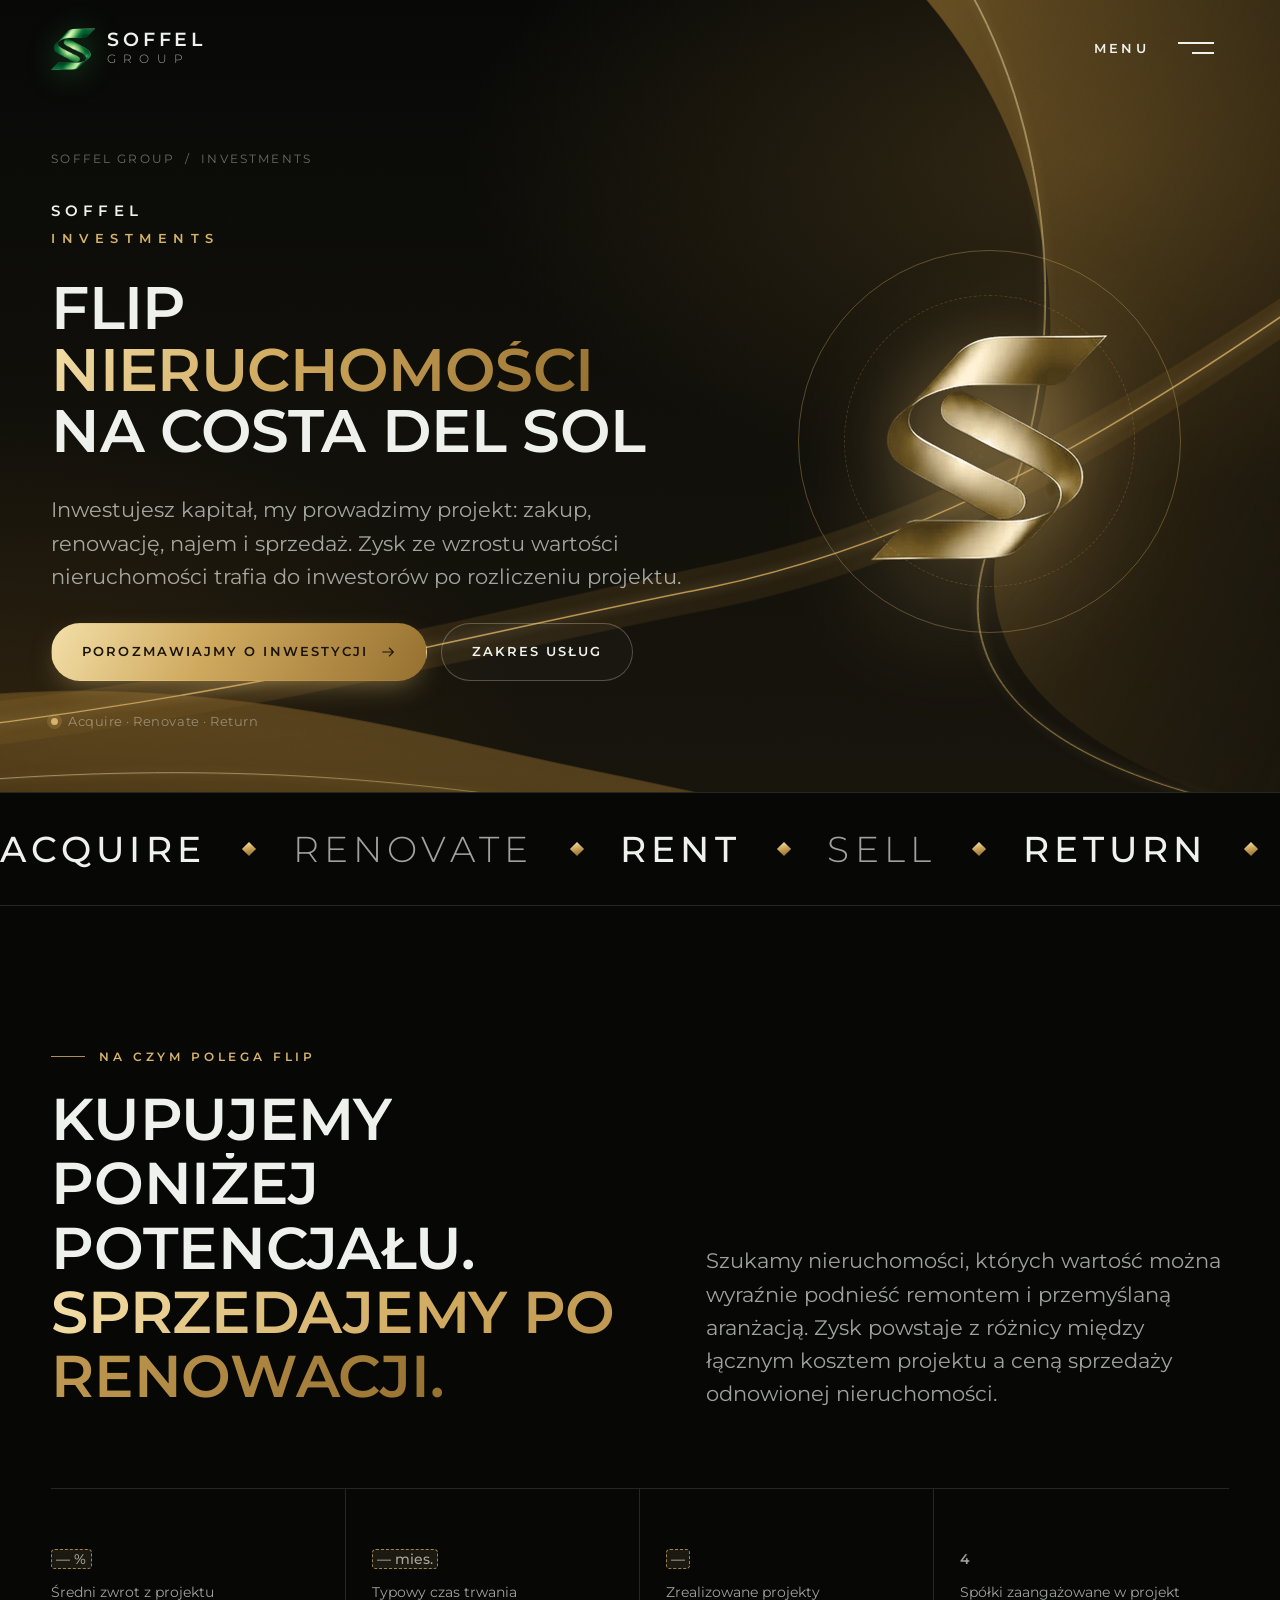
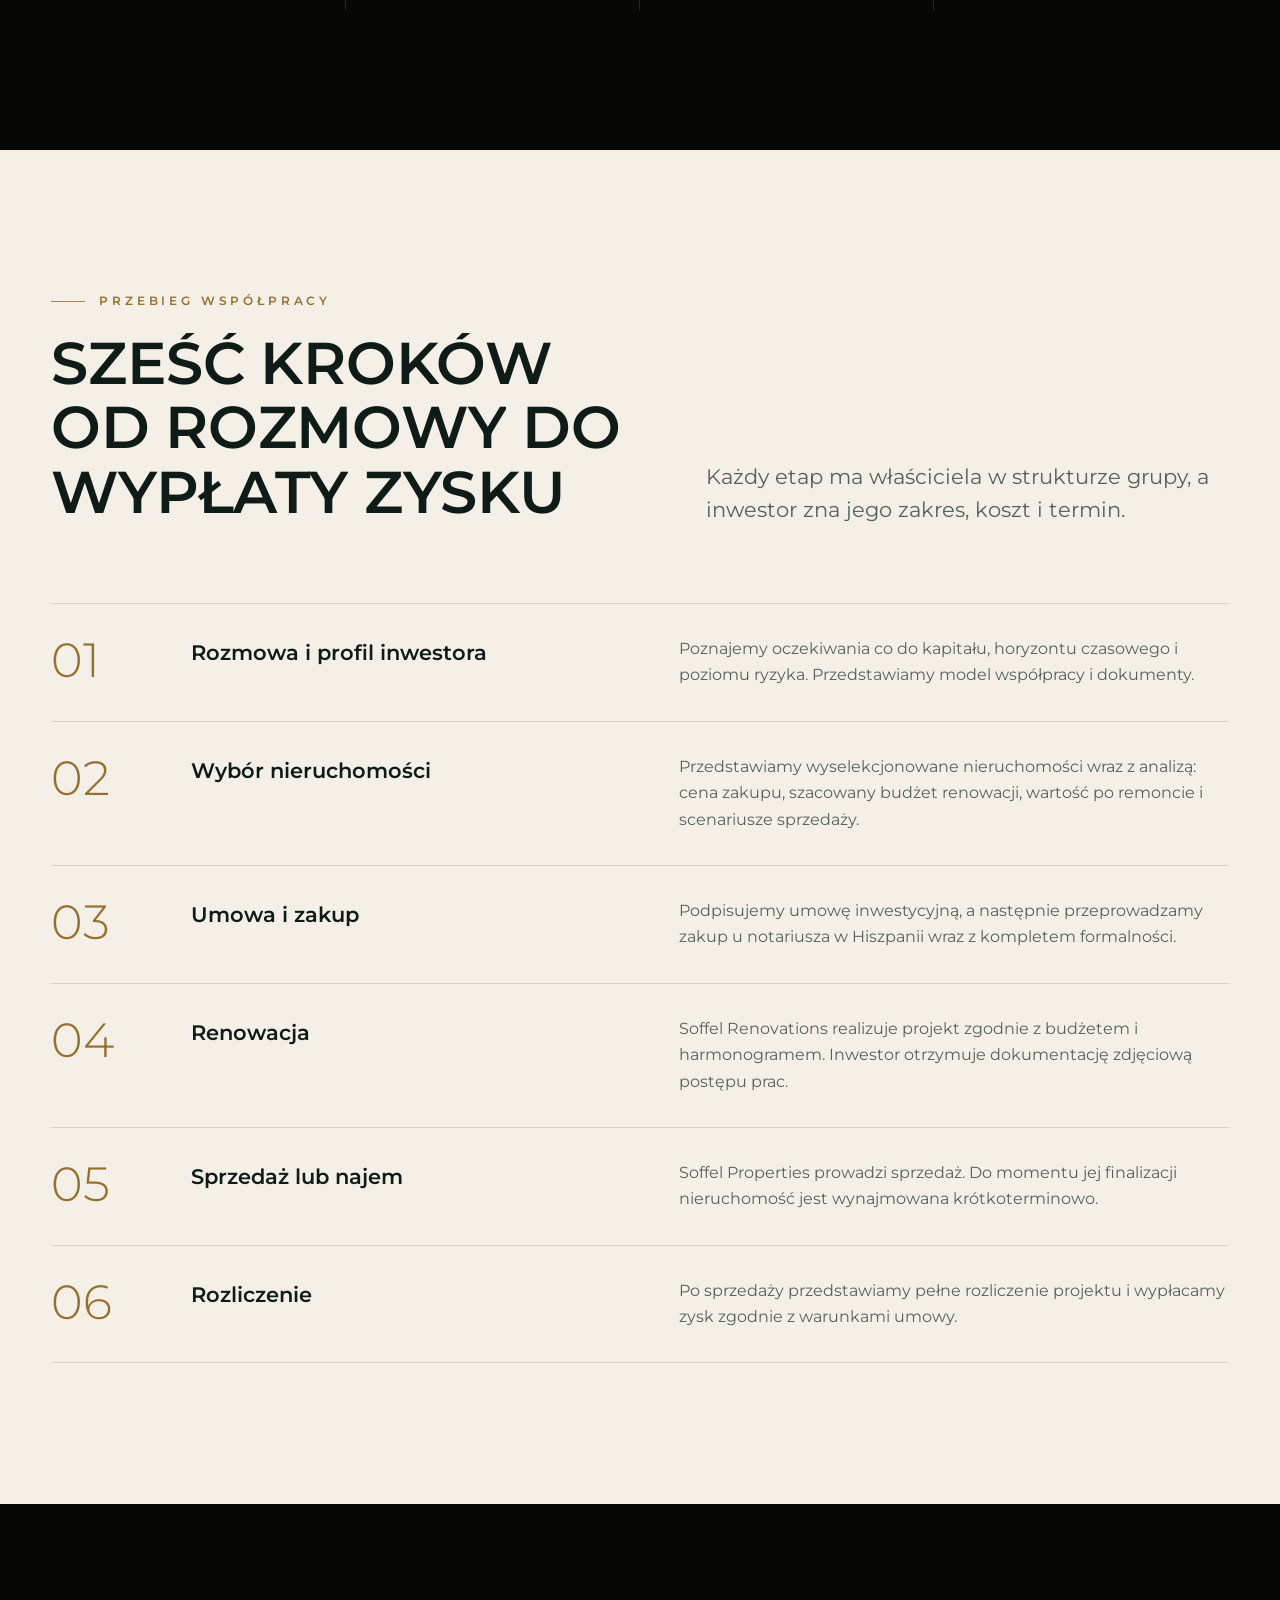
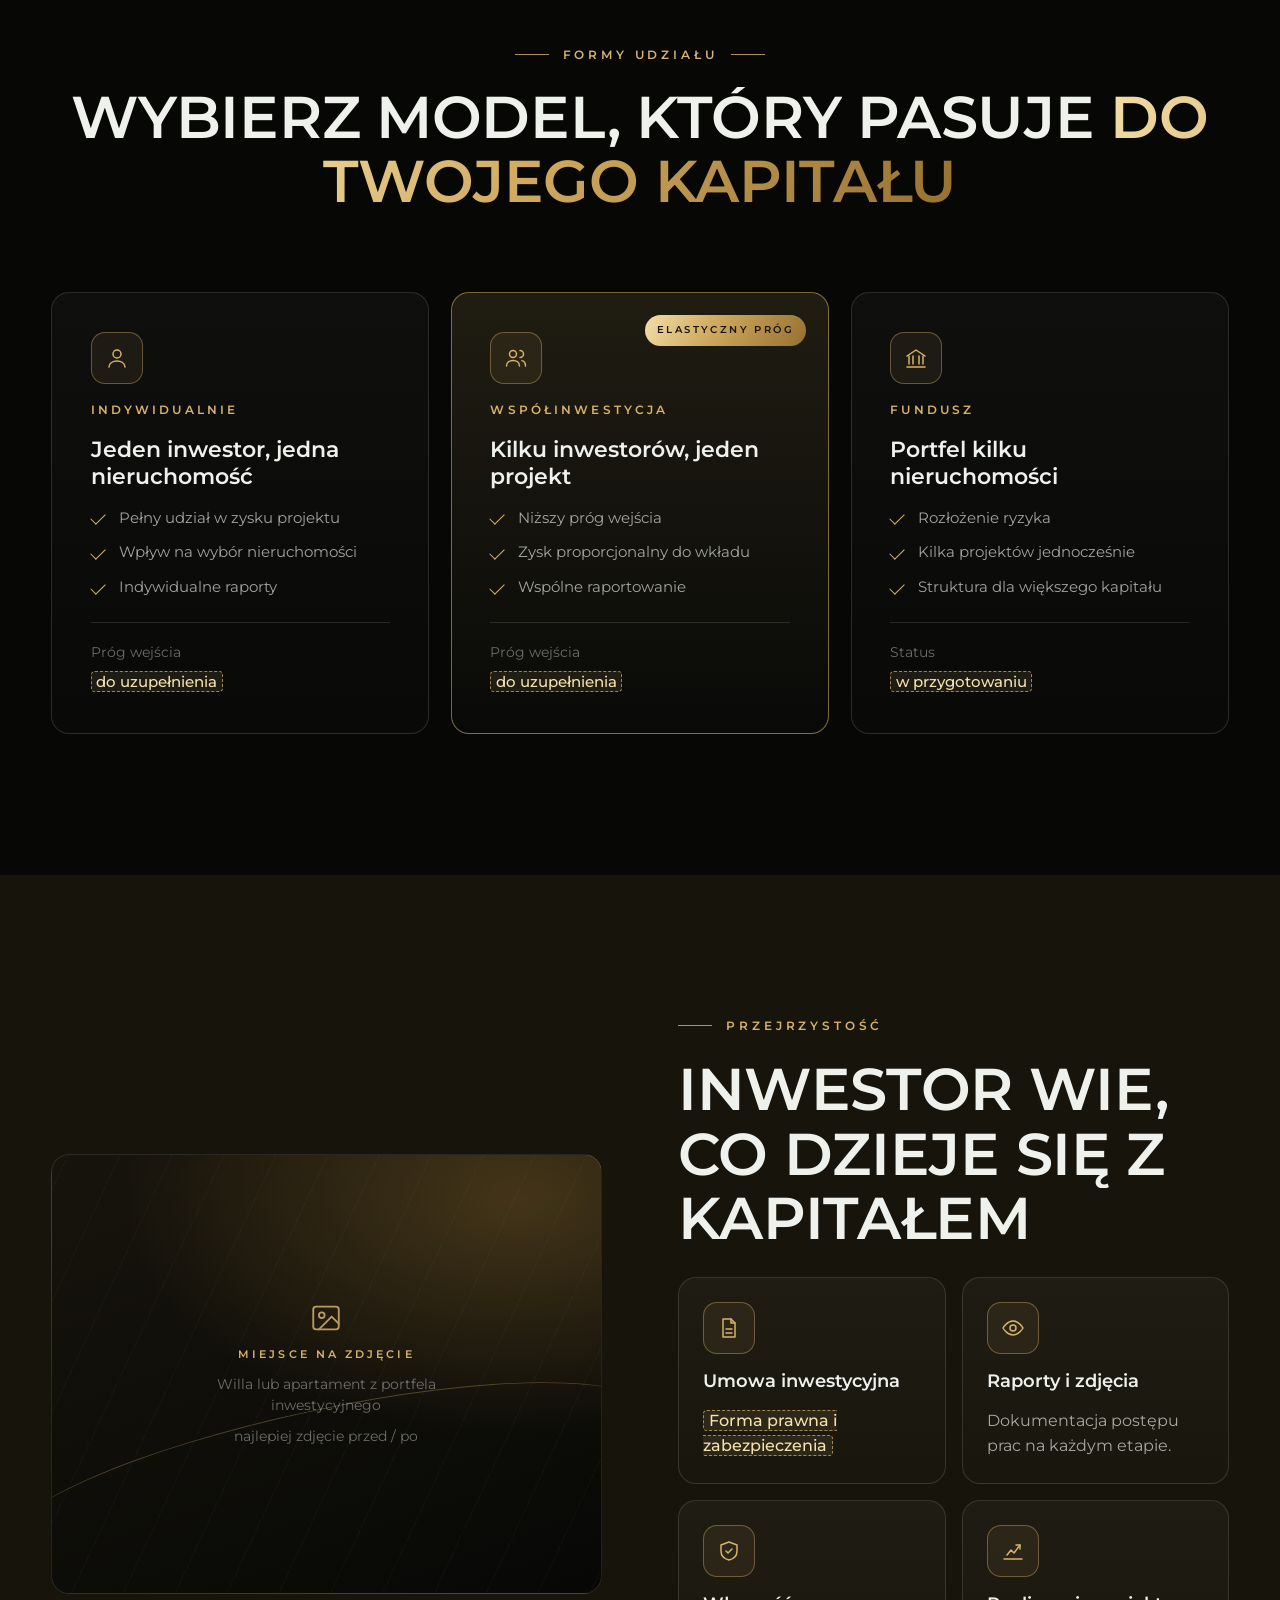
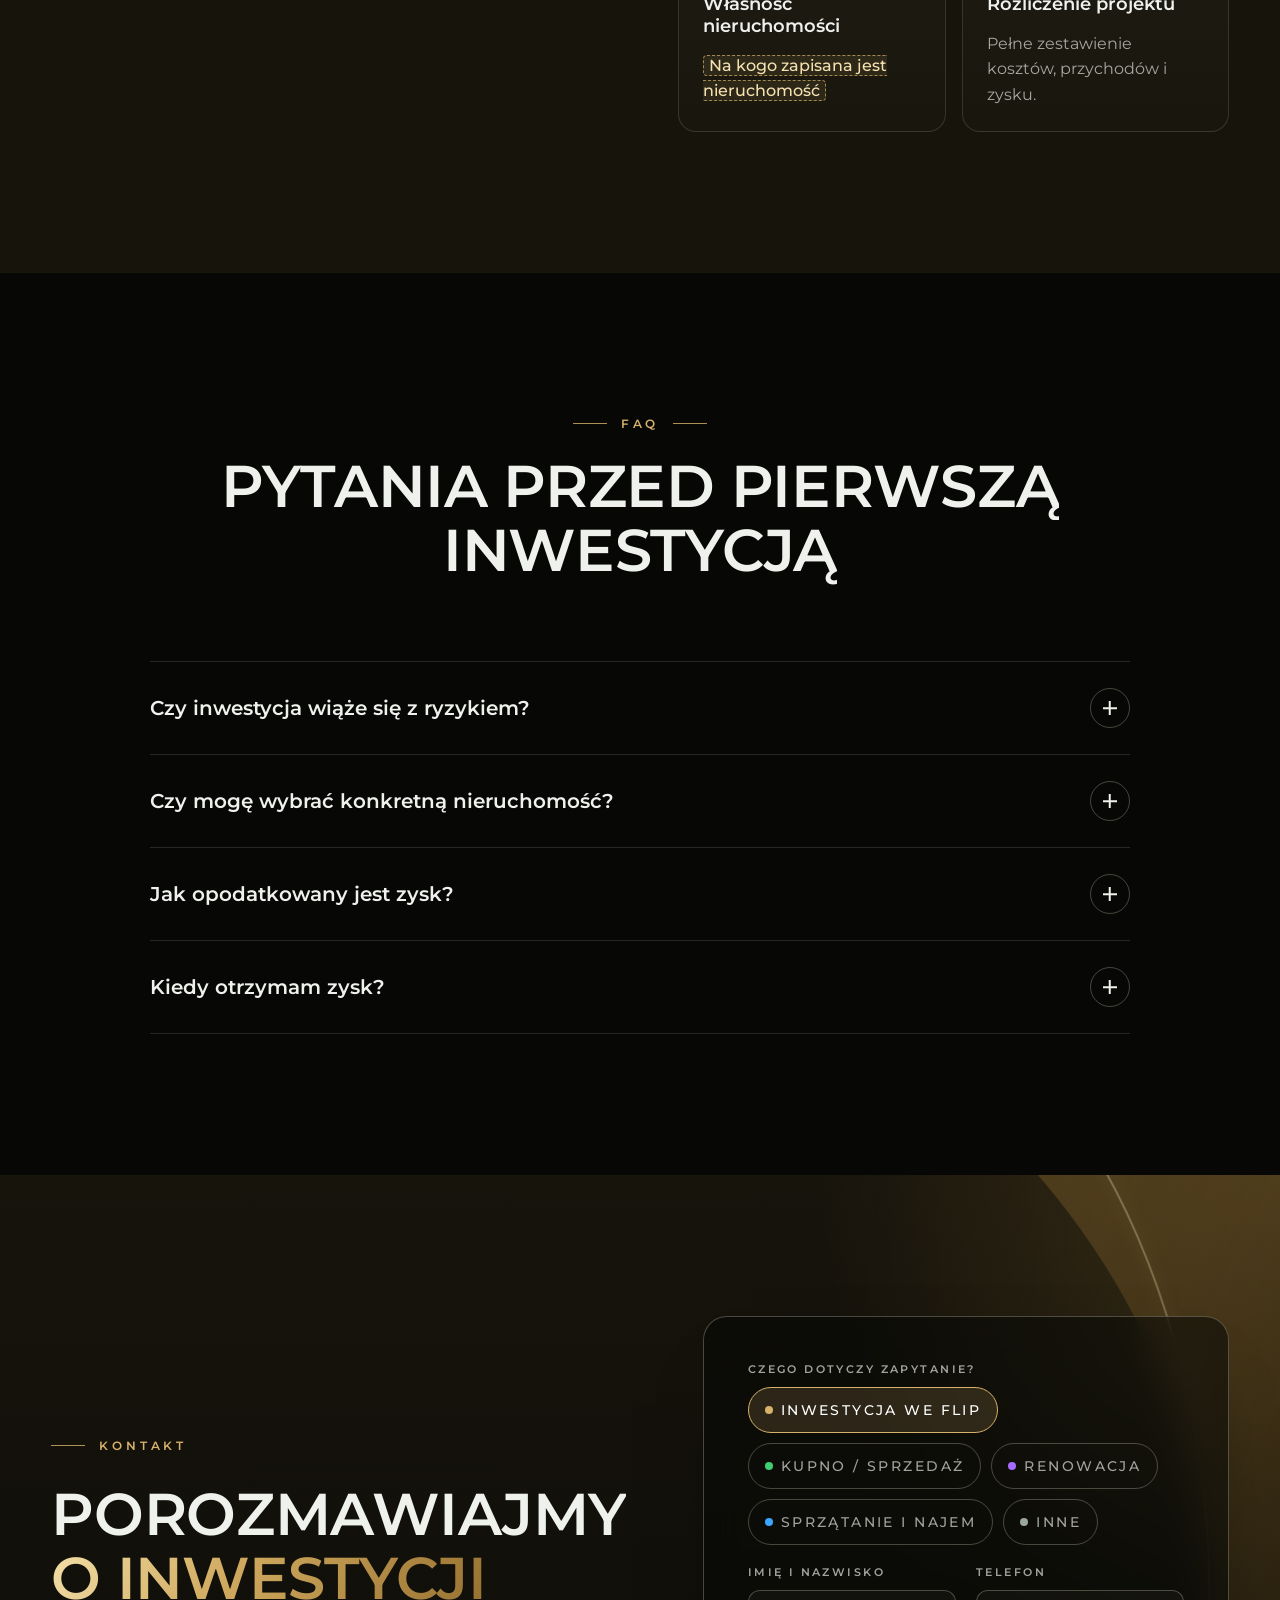
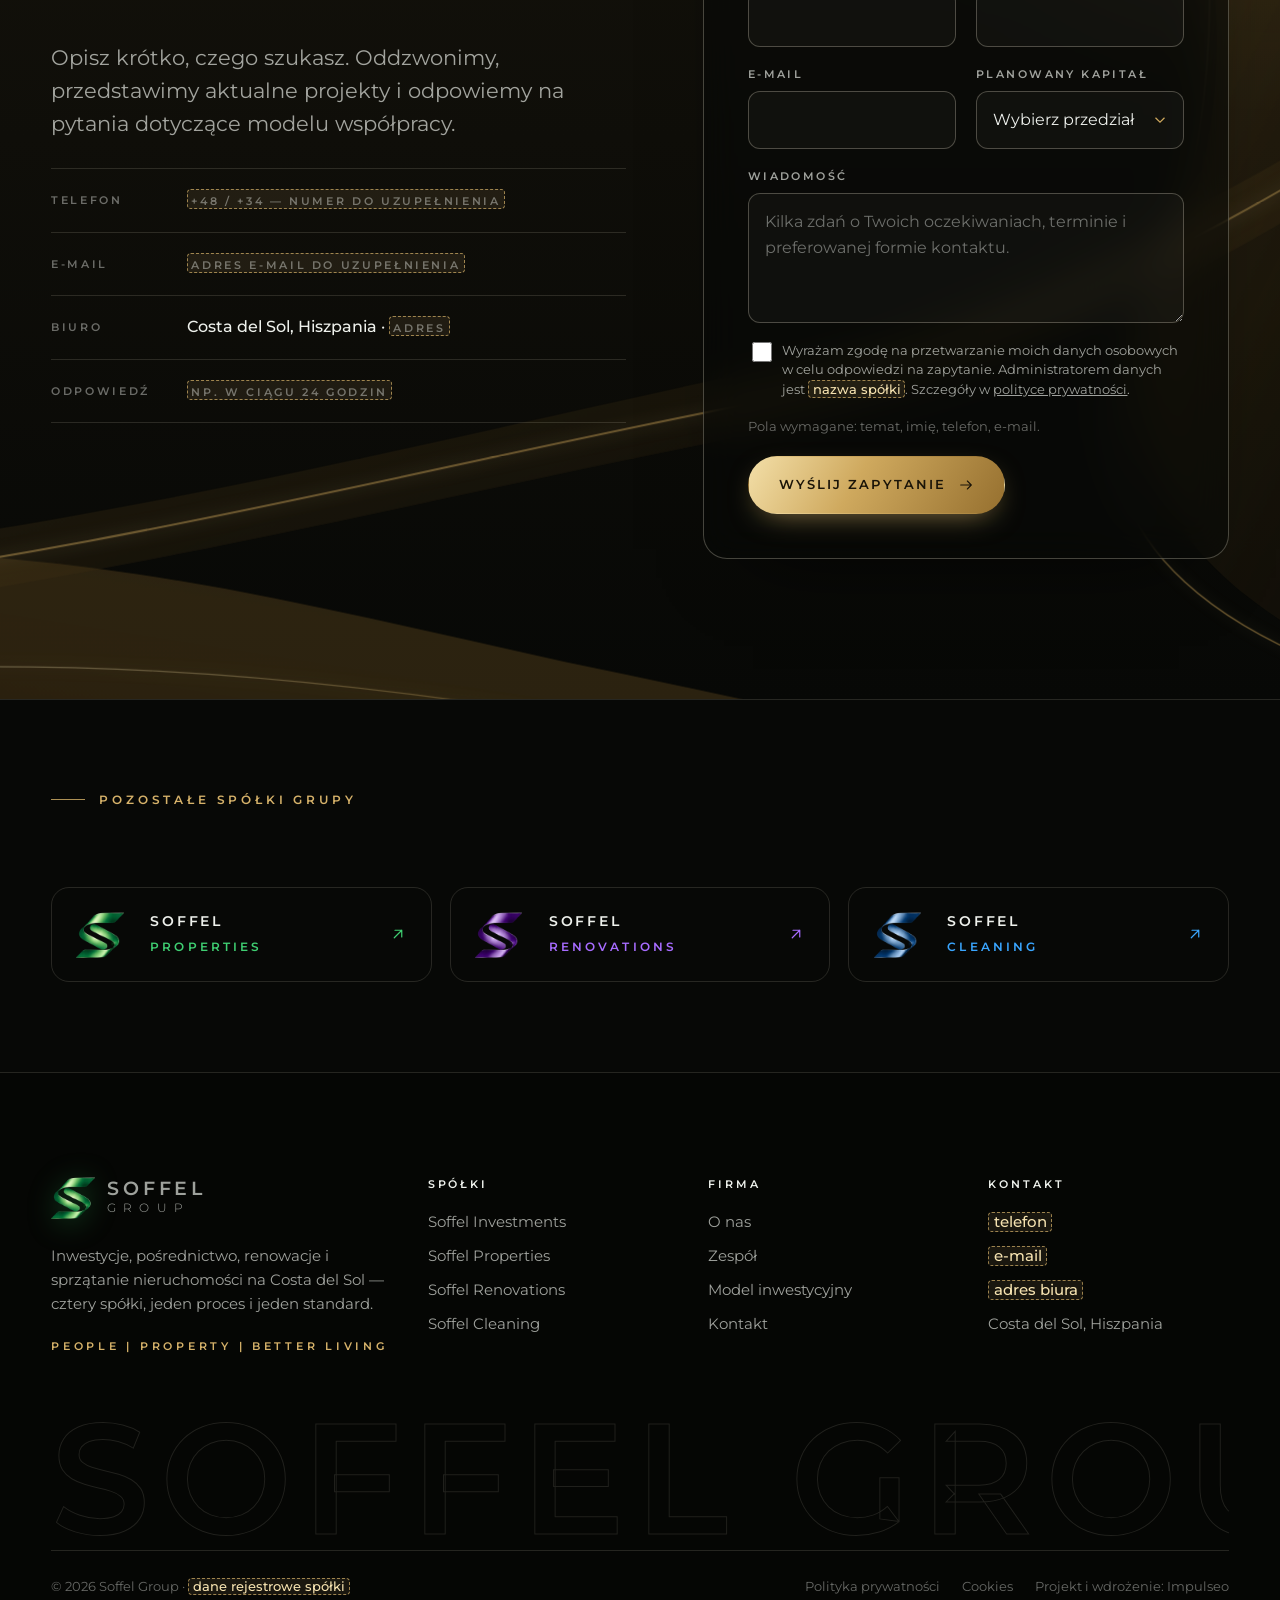
==== commit dbb26aac: "Nawigacja jak na totalestatesconcept: tylko MENU, pełnoekranowe menu z 4 spółkami, linkami, kontakte" ====
--- a/inwestycje.html
+++ b/inwestycje.html
@@ -21,7 +21,7 @@
 <link rel="preconnect" href="https://fonts.googleapis.com">
 <link rel="preconnect" href="https://fonts.gstatic.com" crossorigin>
 <link href="https://fonts.googleapis.com/css2?family=Montserrat:wght@300;400;500;600;700&display=swap" rel="stylesheet">
-<link rel="stylesheet" href="assets/styles.css?v=e88ab7b4">
+<link rel="stylesheet" href="assets/styles.css?v=a3c34a5b">
 <script type="application/ld+json">{"@context": "https://schema.org", "@type": "RealEstateAgent", "name": "Soffel Group", "slogan": "People | Property | Better Living", "url": "https://impulseo-pl.github.io/soffel-group/", "logo": "https://impulseo-pl.github.io/soffel-group/img/s-green.png", "areaServed": ["Costa del Sol", "Marbella", "Málaga"], "address": {"@type": "PostalAddress", "addressRegion": "Andalucía", "addressCountry": "ES"}, "subOrganization": [{"@type": "Organization", "name": "Soffel Investments"}, {"@type": "Organization", "name": "Soffel Properties"}, {"@type": "Organization", "name": "Soffel Renovations"}, {"@type": "Organization", "name": "Soffel Cleaning"}]}</script>
 </head>
 <body data-div="inv">
@@ -36,18 +36,21 @@
       <img src="img/s-green.webp" alt="" width="44" height="44">
       <span class="brand-t"><b>SOFFEL</b><i>GROUP</i></span>
     </a>
-    <nav class="nav" aria-label="Główna nawigacja">
-      <a class="nl on" href="inwestycje.html" style="--c:#d6b26a"><i class="dot"></i>Inwestycje</a><a class="nl" href="nieruchomosci.html" style="--c:#3fcf72"><i class="dot"></i>Nieruchomości</a><a class="nl" href="renowacje.html" style="--c:#a76cff"><i class="dot"></i>Renowacje</a><a class="nl" href="sprzatanie.html" style="--c:#3aa6ff"><i class="dot"></i>Sprzątanie</a><a class="nl" href="o-nas.html">O nas</a>
-      <a class="btn btn-primary btn-sm" href="#kontakt">Umów rozmowę</a>
-      <button class="burger" type="button" aria-expanded="false" aria-controls="menu"><span class="lbl">Menu</span><span class="bars"></span></button>
-    </nav>
+    <button class="burger" type="button" aria-expanded="false" aria-controls="menu">
+      <span class="lbl"><span class="t-open">Menu</span><span class="t-close">Zamknij</span></span><span class="bars"></span>
+    </button>
   </div>
 </header>
-<div class="menu" id="menu">
-  <ol><li><a href="inwestycje.html" style="--c:#d6b26a"><small>01</small>Inwestycje</a></li><li><a href="nieruchomosci.html" style="--c:#3fcf72"><small>02</small>Nieruchomości</a></li><li><a href="renowacje.html" style="--c:#a76cff"><small>03</small>Renowacje</a></li><li><a href="sprzatanie.html" style="--c:#3aa6ff"><small>04</small>Sprzątanie</a></li><li><a href="o-nas.html"><small>05</small>O nas</a></li><li><a href="#kontakt"><small>06</small>Kontakt</a></li></ol>
-  <div class="menu-foot">
-    <a class="btn btn-primary" href="#kontakt">Umów rozmowę <svg viewBox="0 0 24 24" fill="none" stroke="currentColor" stroke-width="1.6" stroke-linecap="round" stroke-linejoin="round"><path d="M4 12h16m-6-6 6 6-6 6"/></svg></a>
-    <span>Costa del Sol · Marbella · Málaga</span>
+<div class="menu" id="menu" aria-hidden="true">
+  <div class="menu-grid">
+    <nav class="menu-main" aria-label="Spółki Soffel Group"><ol><li><a href="inwestycje.html" style="--c:#d6b26a" data-mi="inv" aria-current=page><small>01</small><span>Investments</span></a></li><li><a href="nieruchomosci.html" style="--c:#3fcf72" data-mi="prop"><small>02</small><span>Properties</span></a></li><li><a href="renowacje.html" style="--c:#a76cff" data-mi="reno"><small>03</small><span>Renovations</span></a></li><li><a href="sprzatanie.html" style="--c:#3aa6ff" data-mi="clean"><small>04</small><span>Cleaning</span></a></li></ol></nav>
+    <div class="menu-side">
+      <div><p class="menu-h">Eksploruj</p><ul class="menu-links"><li><a href="index.html">Strona główna</a></li><li><a href="o-nas.html">O nas</a></li><li><a href="o-nas.html#zespol">Zespół</a></li><li><a href="inwestycje.html#model">Model inwestycyjny</a></li><li><a href="#kontakt">Kontakt</a></li></ul></div>
+      <div><p class="menu-h">Kontakt</p><ul class="menu-contact"><li><span class="ph">e-mail</span></li><li><span class="ph">telefon</span></li><li class="muted">Costa del Sol · Marbella · Málaga</li></ul></div>
+    </div>
+    <div class="menu-media" aria-hidden="true">
+      <figure class="frame-c"><img class="on" src="img/hero-villa.webp" alt="" data-mi="group" loading="lazy"><img src="img/hero-villa.webp" alt="" data-mi="inv" loading="lazy"><img src="img/kuchnia-salon.webp" alt="" data-mi="prop" loading="lazy"><img src="img/salon-1.webp" alt="" data-mi="reno" loading="lazy"><img src="img/lazienka-wanna.webp" alt="" data-mi="clean" loading="lazy"><span class="menu-mark"><img src="img/s-gold.webp" alt="" data-mi="inv" loading="lazy"><img src="img/s-green.webp" alt="" data-mi="prop" loading="lazy"><img src="img/s-purple.webp" alt="" data-mi="reno" loading="lazy"><img src="img/s-blue.webp" alt="" data-mi="clean" loading="lazy"></span></figure>
+    </div>
   </div>
 </div>
 <main>
@@ -221,6 +224,6 @@
   </div>
 </footer>
 <div class="lb" role="dialog" aria-modal="true" aria-label="Podgląd zdjęcia"><img alt=""><button class="x" type="button" aria-label="Zamknij"><svg viewBox="0 0 24 24" fill="none" stroke="currentColor" stroke-width="1.6" stroke-linecap="round"><path d="M6 6l12 12M18 6 6 18"/></svg></button><button class="pv" type="button" aria-label="Poprzednie"><svg viewBox="0 0 24 24" fill="none" stroke="currentColor" stroke-width="1.6" stroke-linecap="round" stroke-linejoin="round"><path d="m15 6-6 6 6 6"/></svg></button><button class="nx" type="button" aria-label="Następne"><svg viewBox="0 0 24 24" fill="none" stroke="currentColor" stroke-width="1.6" stroke-linecap="round" stroke-linejoin="round"><path d="m9 6 6 6-6 6"/></svg></button></div>
-<script src="assets/main.js?v=c63f2dec" defer></script>
+<script src="assets/main.js?v=38920b10" defer></script>
 </body>
 </html>
--- a/assets/styles.css
+++ b/assets/styles.css
@@ -194,38 +194,76 @@
 .brand-t b { font-weight: 600; font-size: 19px; letter-spacing: .2em; }
 .brand-t i { font-style: normal; font-weight: 300; font-size: 11.5px; letter-spacing: .62em; color: var(--muted); margin-top: 5px; }
 
-.nav { display: flex; align-items: center; gap: clamp(18px, 2vw, 34px); }
-.nav a.nl {
-  position: relative; font-size: 12.5px; font-weight: 500; letter-spacing: .16em; text-transform: uppercase; color: var(--muted); padding: 8px 0; transition: color .3s;
-}
-.nav a.nl::after { content: ""; position: absolute; left: 0; right: 0; bottom: 0; height: 1px; background: var(--c, var(--acc)); transform: scaleX(0); transform-origin: right; transition: transform .5s var(--ease); }
-.nav a.nl:hover, .nav a.nl.on { color: var(--text); }
-.nav a.nl:hover::after, .nav a.nl.on::after { transform: scaleX(1); transform-origin: left; }
-.nav .dot { display: inline-block; width: 6px; height: 6px; border-radius: 50%; background: var(--c); margin-right: 8px; transform: translateY(-1px); box-shadow: 0 0 10px var(--c); }
-
-.burger { display: none; align-items: center; gap: 12px; background: none; border: 0; cursor: pointer; padding: 8px 0; font-size: 12px; font-weight: 600; letter-spacing: .24em; text-transform: uppercase; }
-.burger .bars { width: 34px; height: 12px; position: relative; }
-.burger .bars::before, .burger .bars::after { content: ""; position: absolute; right: 0; height: 1.5px; background: currentColor; transition: transform .5s var(--ease), width .5s var(--ease), top .5s var(--ease); }
+.burger {
+  position: relative; z-index: 2; display: inline-flex; align-items: center; gap: 14px; background: none; border: 1px solid transparent; cursor: pointer;
+  padding: 10px 4px 10px 14px; border-radius: 999px; font-size: 12.5px; font-weight: 600; letter-spacing: .26em; text-transform: uppercase; color: var(--text);
+  transition: border-color .4s, background .4s;
+}
+.burger:hover { border-color: var(--line-strong); }
+.burger .lbl { display: grid; overflow: hidden; height: 1.2em; line-height: 1.2em; }
+.burger .lbl > span { grid-area: 1 / 1; transition: transform .6s var(--ease); }
+.burger .t-close { transform: translateY(110%); }
+.menu-open .burger .t-open { transform: translateY(-110%); }
+.menu-open .burger .t-close { transform: none; }
+.burger .bars { width: 36px; height: 12px; position: relative; margin-right: 10px; }
+.burger .bars::before, .burger .bars::after { content: ""; position: absolute; right: 0; height: 1.5px; background: currentColor; transition: transform .6s var(--ease), width .6s var(--ease), top .6s var(--ease); }
 .burger .bars::before { top: 0; width: 100%; }
-.burger .bars::after { top: 10px; width: 60%; }
-.menu-open .burger .bars::before { top: 5px; transform: rotate(45deg); }
-.menu-open .burger .bars::after { top: 5px; width: 100%; transform: rotate(-45deg); }
+.burger .bars::after { top: 10px; width: 62%; }
+.burger:hover .bars::after { width: 100%; }
+.menu-open .burger .bars::before { top: 5px; width: 26px; transform: rotate(45deg); }
+.menu-open .burger .bars::after { top: 5px; width: 26px; transform: rotate(-45deg); }
+.menu-open .site-header { background: transparent; border-bottom-color: transparent; backdrop-filter: none; -webkit-backdrop-filter: none; transform: none; }
 
 .menu {
-  position: fixed; inset: 0; z-index: 90; background: var(--deep); padding: 120px var(--gut) 40px;
-  display: flex; flex-direction: column; justify-content: space-between; overflow-y: auto;
-  clip-path: inset(0 0 100% 0); transition: clip-path .8s var(--ease-io); visibility: hidden;
-}
-.menu-open .menu { clip-path: inset(0 0 0 0); visibility: visible; }
-.menu ol { display: grid; }
-.menu li { border-bottom: 1px solid var(--line); overflow: hidden; }
-.menu li a { display: flex; align-items: baseline; gap: 18px; padding: 16px 0; font-size: clamp(1.7rem, 1.2rem + 3vw, 2.6rem); font-weight: 500; text-transform: uppercase; letter-spacing: .01em; transform: translateY(100%); transition: transform .8s var(--ease), color .3s; }
-.menu li a small { font-size: 12px; color: var(--c, var(--acc)); letter-spacing: .2em; font-weight: 600; }
-.menu-open .menu li a { transform: none; }
-.menu-open .menu li:nth-child(2) a { transition-delay: .05s; } .menu-open .menu li:nth-child(3) a { transition-delay: .1s; }
-.menu-open .menu li:nth-child(4) a { transition-delay: .15s; } .menu-open .menu li:nth-child(5) a { transition-delay: .2s; }
-.menu-open .menu li:nth-child(6) a { transition-delay: .25s; }
-.menu .menu-foot { display: grid; gap: 18px; margin-top: 36px; color: var(--muted); font-size: 14px; }
+  position: fixed; inset: 0; z-index: 90; background: #030a07; overflow-y: auto; overscroll-behavior: contain;
+  clip-path: inset(0 0 100% 0); visibility: hidden; transition: clip-path .9s var(--ease-io), visibility 0s linear .9s;
+}
+.menu-open .menu { clip-path: inset(0 0 0 0); visibility: visible; transition: clip-path .9s var(--ease-io), visibility 0s; }
+.menu-grid { min-height: 100%; display: grid; grid-template-columns: minmax(0, 1.25fr) minmax(0, .8fr) minmax(0, 1fr); }
+.menu-main { display: flex; align-items: center; padding: 0 clamp(24px, 3vw, 50px) 0 clamp(56px, 6vw, 100px); border-right: 1px solid var(--line); margin-block: 130px 60px; padding-block: 0; }
+.menu-main ol { display: grid; gap: clamp(4px, 1vh, 14px); }
+.menu-main li { clip-path: inset(0 -200px 0 -200px); }
+.menu-main a {
+  position: relative; display: inline-flex; align-items: flex-start; gap: 16px;
+  font-size: clamp(2rem, .6rem + 2.7vw, 4.4rem); font-weight: 600; line-height: 1.12; text-transform: uppercase; letter-spacing: -.01em;
+  transform: translateY(105%); transition: transform 1s var(--ease), color .4s;
+}
+.menu-main a small { position: absolute; right: 100%; top: .55em; margin-right: 14px; font-size: 11px; font-weight: 600; letter-spacing: .16em; color: var(--c); opacity: 0; transform: translateX(-8px); transition: opacity .4s, transform .5s var(--ease); }
+.menu-main a span { background: linear-gradient(90deg, var(--c), var(--c)) left 92% / 0 2px no-repeat; transition: background-size .7s var(--ease); padding-bottom: .04em; }
+.menu-main a:hover, .menu-main a:focus-visible, .menu-main a[aria-current] { color: var(--c); }
+.menu-main a:hover small, .menu-main a:focus-visible small, .menu-main a[aria-current] small { opacity: 1; transform: none; }
+.menu-main a:hover span { background-size: 100% 2px; }
+.menu-main ol:hover a:not(:hover) { color: rgba(238,241,236,.35); }
+.menu-open .menu-main a { transform: none; }
+.menu-open .menu-main li:nth-child(1) a { transition-delay: .25s, 0s; }
+.menu-open .menu-main li:nth-child(2) a { transition-delay: .32s, 0s; }
+.menu-open .menu-main li:nth-child(3) a { transition-delay: .39s, 0s; }
+.menu-open .menu-main li:nth-child(4) a { transition-delay: .46s, 0s; }
+
+.menu-side { display: grid; align-content: center; gap: 56px; padding: 130px clamp(24px, 3vw, 50px) 60px clamp(24px, 3vw, 50px); }
+.menu-side > div { opacity: 0; transform: translateY(20px); transition: opacity .8s var(--ease), transform .8s var(--ease); }
+.menu-open .menu-side > div { opacity: 1; transform: none; transition-delay: .45s; }
+.menu-open .menu-side > div + div { transition-delay: .55s; }
+.menu-h { font-size: 13px; font-weight: 600; letter-spacing: .32em; text-transform: uppercase; color: var(--gold); margin-bottom: 26px; }
+.menu-links { display: grid; gap: 14px; padding-left: 16px; }
+.menu-links a { font-size: 17px; font-weight: 300; letter-spacing: .03em; color: var(--muted); display: inline-flex; align-items: center; gap: 10px; transition: color .3s, transform .5s var(--ease); }
+.menu-links a::before { content: ""; width: 0; height: 1px; background: var(--gold); transition: width .5s var(--ease); }
+.menu-links a:hover { color: var(--text); }
+.menu-links a:hover::before { width: 18px; }
+.menu-contact { display: grid; gap: 16px; font-size: 18px; }
+.menu-contact .muted { font-size: 14px; }
+
+.menu-media { position: relative; display: flex; align-items: center; justify-content: center; padding: 130px clamp(24px, 3vw, 50px) 60px; background: #050f0b; }
+.frame-c { position: relative; width: 100%; max-width: 520px; aspect-ratio: 7 / 8; padding: 12px; border: 1px solid var(--line); opacity: 0; transform: scale(.96); transition: opacity 1s var(--ease), transform 1.2s var(--ease); }
+.menu-open .frame-c { opacity: 1; transform: none; transition-delay: .35s; }
+.frame-c::before, .frame-c::after { content: ""; position: absolute; width: 22px; height: 22px; border: 0 solid var(--gold-1); }
+.frame-c::before { left: -1px; top: -1px; border-left-width: 1.5px; border-top-width: 1.5px; }
+.frame-c::after { right: -1px; bottom: -1px; border-right-width: 1.5px; border-bottom-width: 1.5px; }
+.frame-c > img { position: absolute; inset: 12px; width: calc(100% - 24px); height: calc(100% - 24px); object-fit: cover; opacity: 0; transform: scale(1.06); transition: opacity .7s var(--ease), transform 1.4s var(--ease); }
+.frame-c > img.on { opacity: 1; transform: none; }
+.menu-mark { position: absolute; right: 30px; bottom: 30px; width: 74px; height: 74px; display: grid; }
+.menu-mark img { grid-area: 1 / 1; width: 100%; height: 100%; object-fit: contain; opacity: 0; transform: rotate(-20deg) scale(.7); transition: opacity .5s, transform .8s var(--ease); filter: drop-shadow(0 10px 24px rgba(0,0,0,.6)); }
+.menu-mark img.on { opacity: 1; transform: none; }
 .menu-open { overflow: hidden; }
 
 /* ---------- sekcje ---------- */
@@ -625,9 +663,8 @@
 
 /* ---------- responsywność ---------- */
 @media (max-width: 1180px) {
-  .nav .nl { display: none; }
-  .burger { display: inline-flex; }
-  .nav .btn { display: none; }
+  .menu-grid { grid-template-columns: minmax(0, 1.2fr) minmax(0, .8fr); }
+  .menu-media { display: none; }
   .div-row { grid-template-columns: 60px 1fr 58px; }
   .div-row .ds { grid-column: 2 / 3; grid-row: 2; }
   .div-row .go { grid-row: 1; grid-column: 3; }
@@ -637,7 +674,6 @@
   .cards.c4 { grid-template-columns: repeat(2, 1fr); }
   .foot-top { grid-template-columns: 1fr 1fr; }
 }
-@media (min-width: 1181px) { .burger { display: none; } .menu { display: none; } }
 @media (max-width: 900px) {
   .hero-grid, .hero.sub .hero-grid { grid-template-columns: 1fr; padding-top: 118px; }
   .hero-visual { max-width: 560px; justify-self: center; order: -1; margin-bottom: -10px; }
@@ -645,6 +681,12 @@
   .hero-badge { left: 0; bottom: 4%; }
   .scroll-cue { display: none; }
   .hero-stats .wrap { grid-template-columns: 1fr; }
+  .menu-grid { grid-template-columns: 1fr; align-content: start; }
+  .menu-main { border-right: 0; border-bottom: 1px solid var(--line); margin: 0 var(--gut); padding: 120px 0 34px; }
+  .menu-side { padding: 34px var(--gut) 50px; gap: 34px; align-content: start; }
+  .menu-h { margin-bottom: 16px; }
+  .menu-links { padding-left: 0; }
+  .menu-main a small { display: none; }
   .hero-stats .st { border-left: 0; border-top: 1px solid var(--line); padding: 20px 0; }
   .hero-stats .st:first-child { border-top: 0; }
   .sec-head.split { grid-template-columns: 1fr; }
@@ -673,6 +715,7 @@
   .brand-t b { font-size: 16px; }
   .brand-t i { font-size: 10px; }
   .burger .lbl { display: none; }
+  .burger { padding: 10px 0; }
   .form { grid-template-columns: 1fr; }
   .model { grid-template-columns: 1fr; }
   .step { padding-right: 0; }
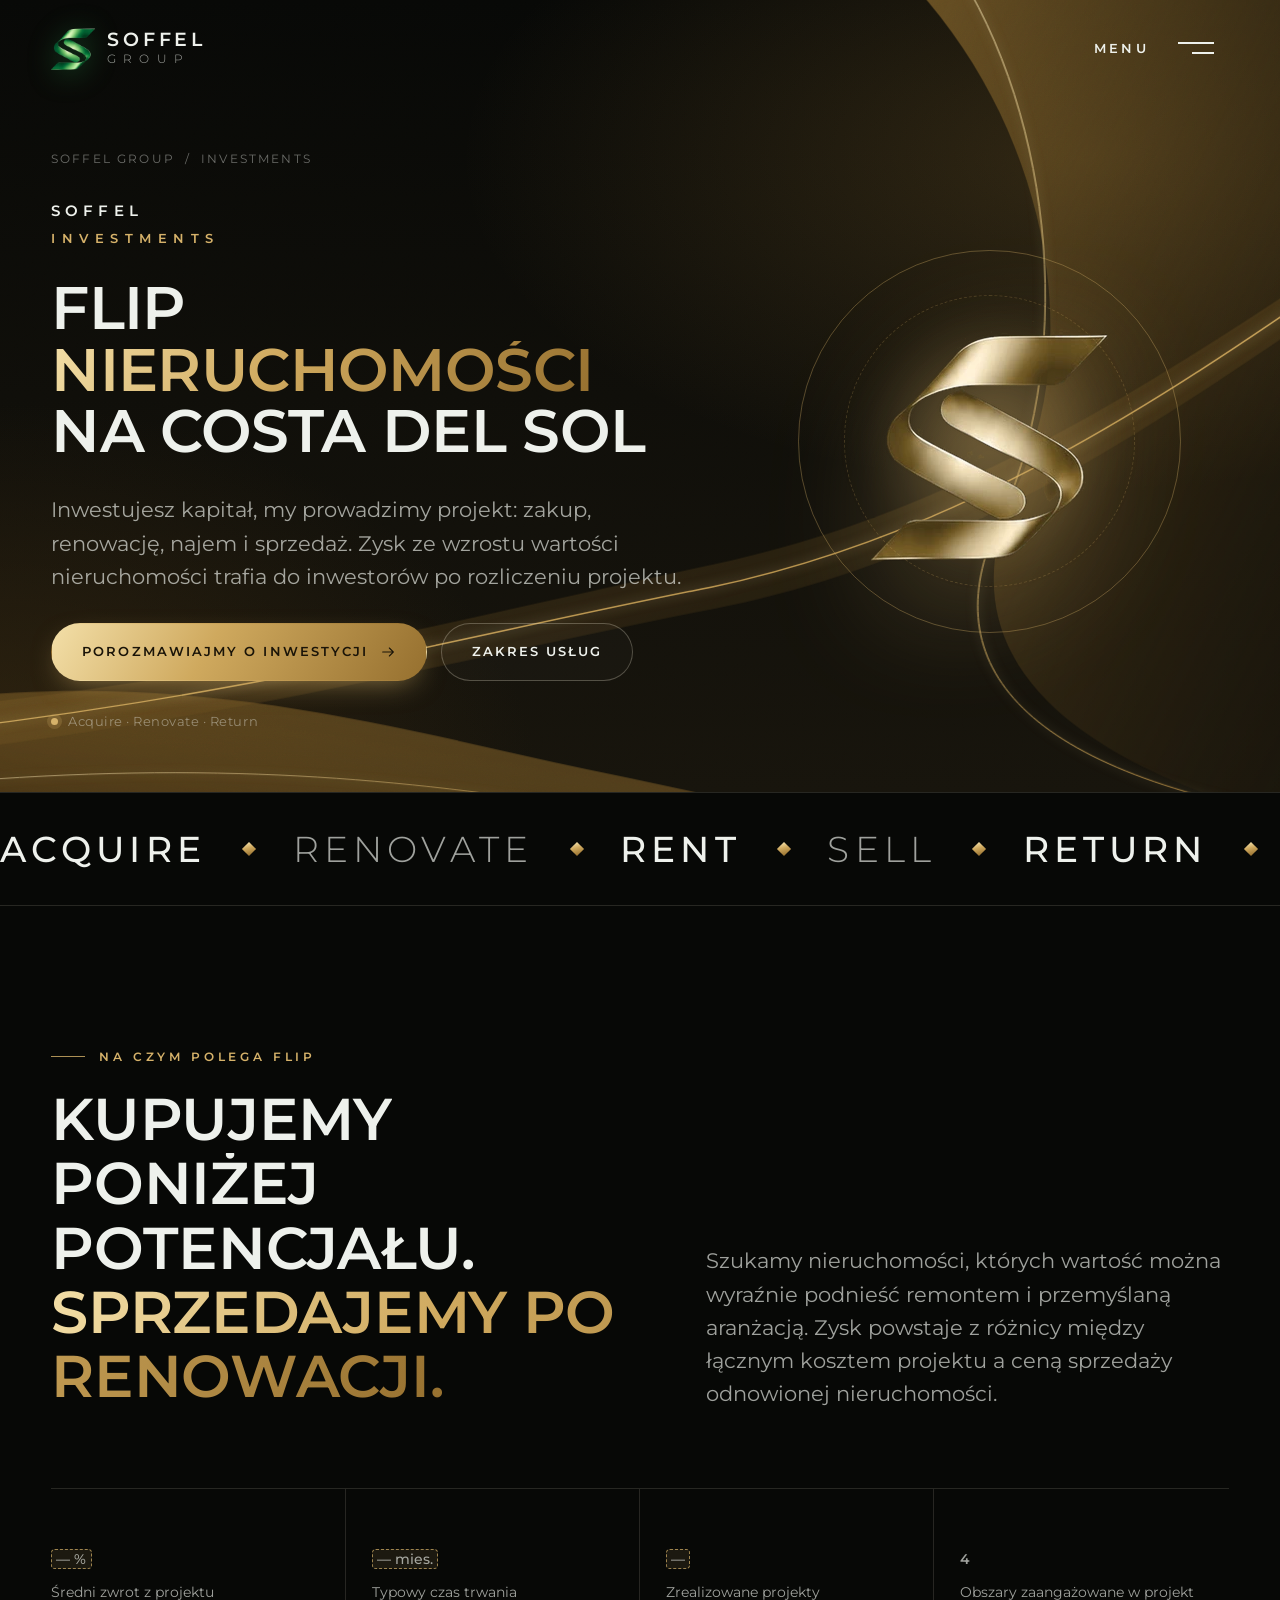
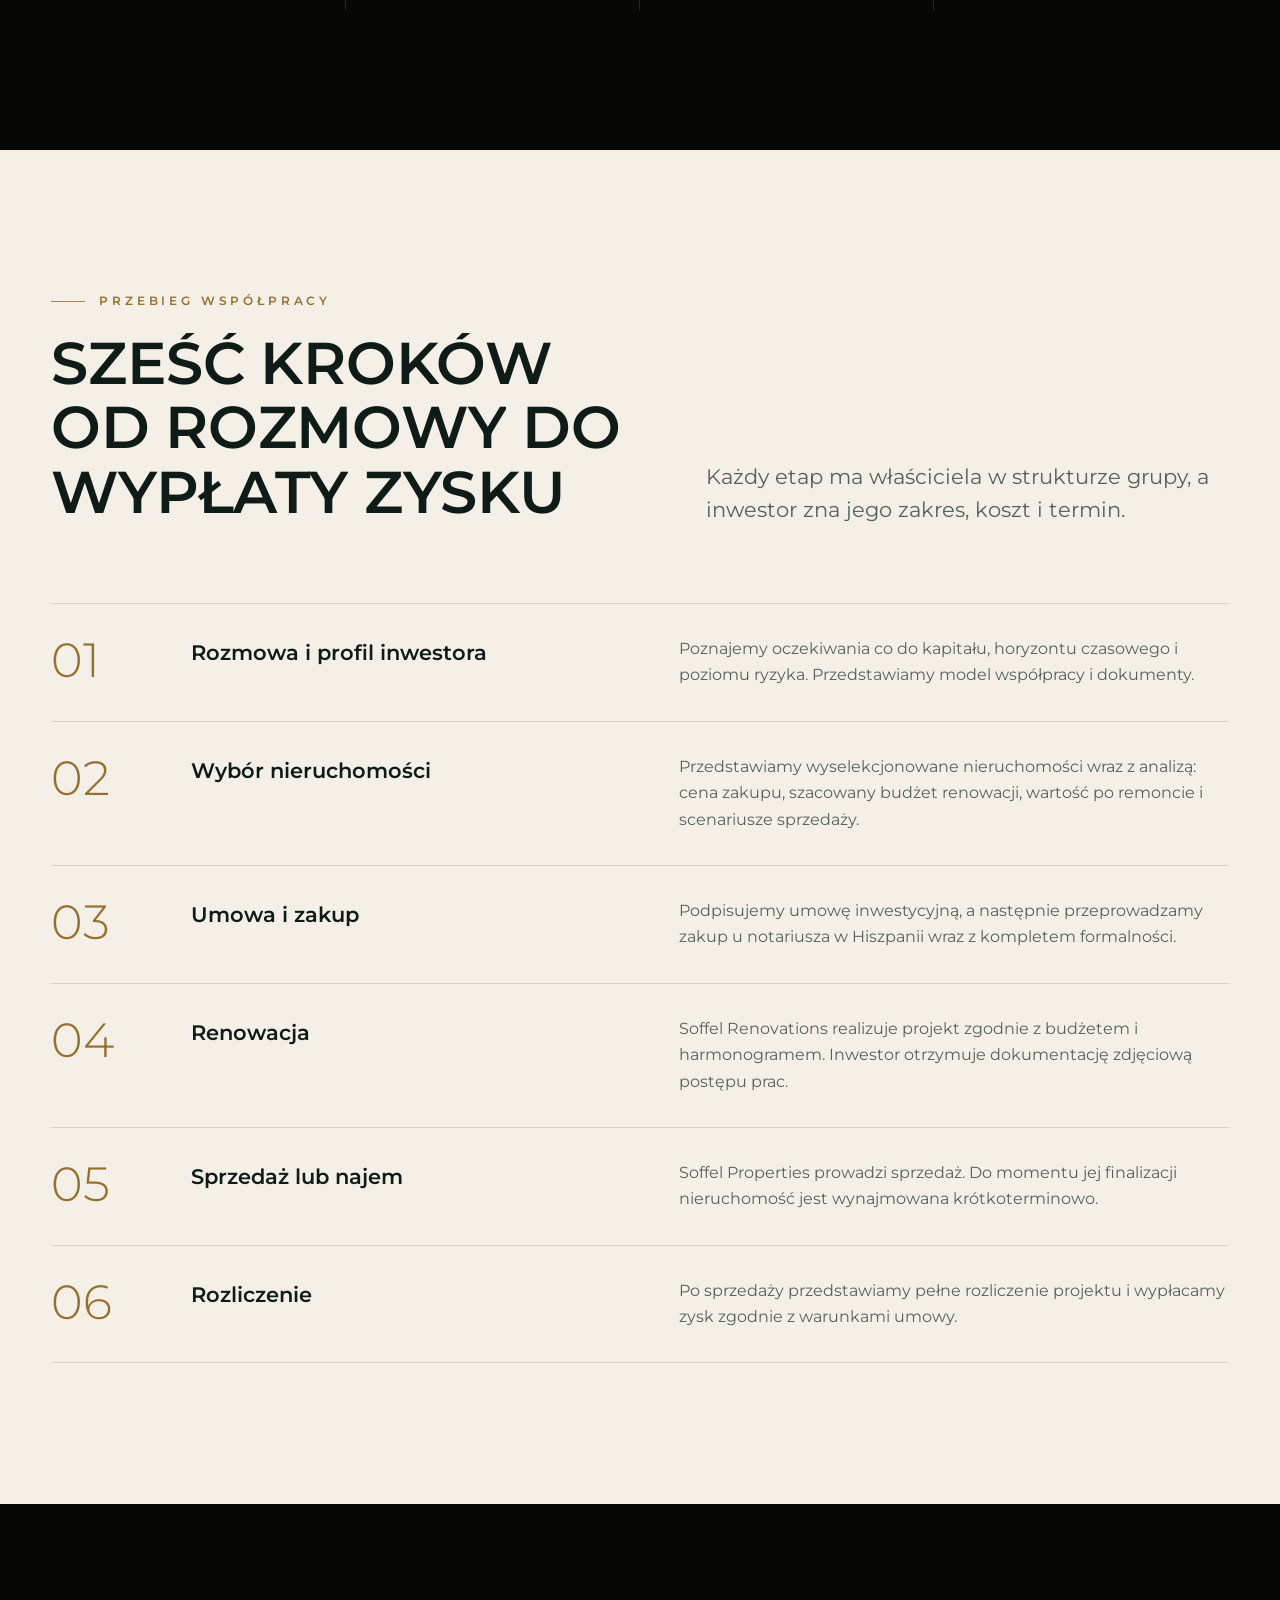
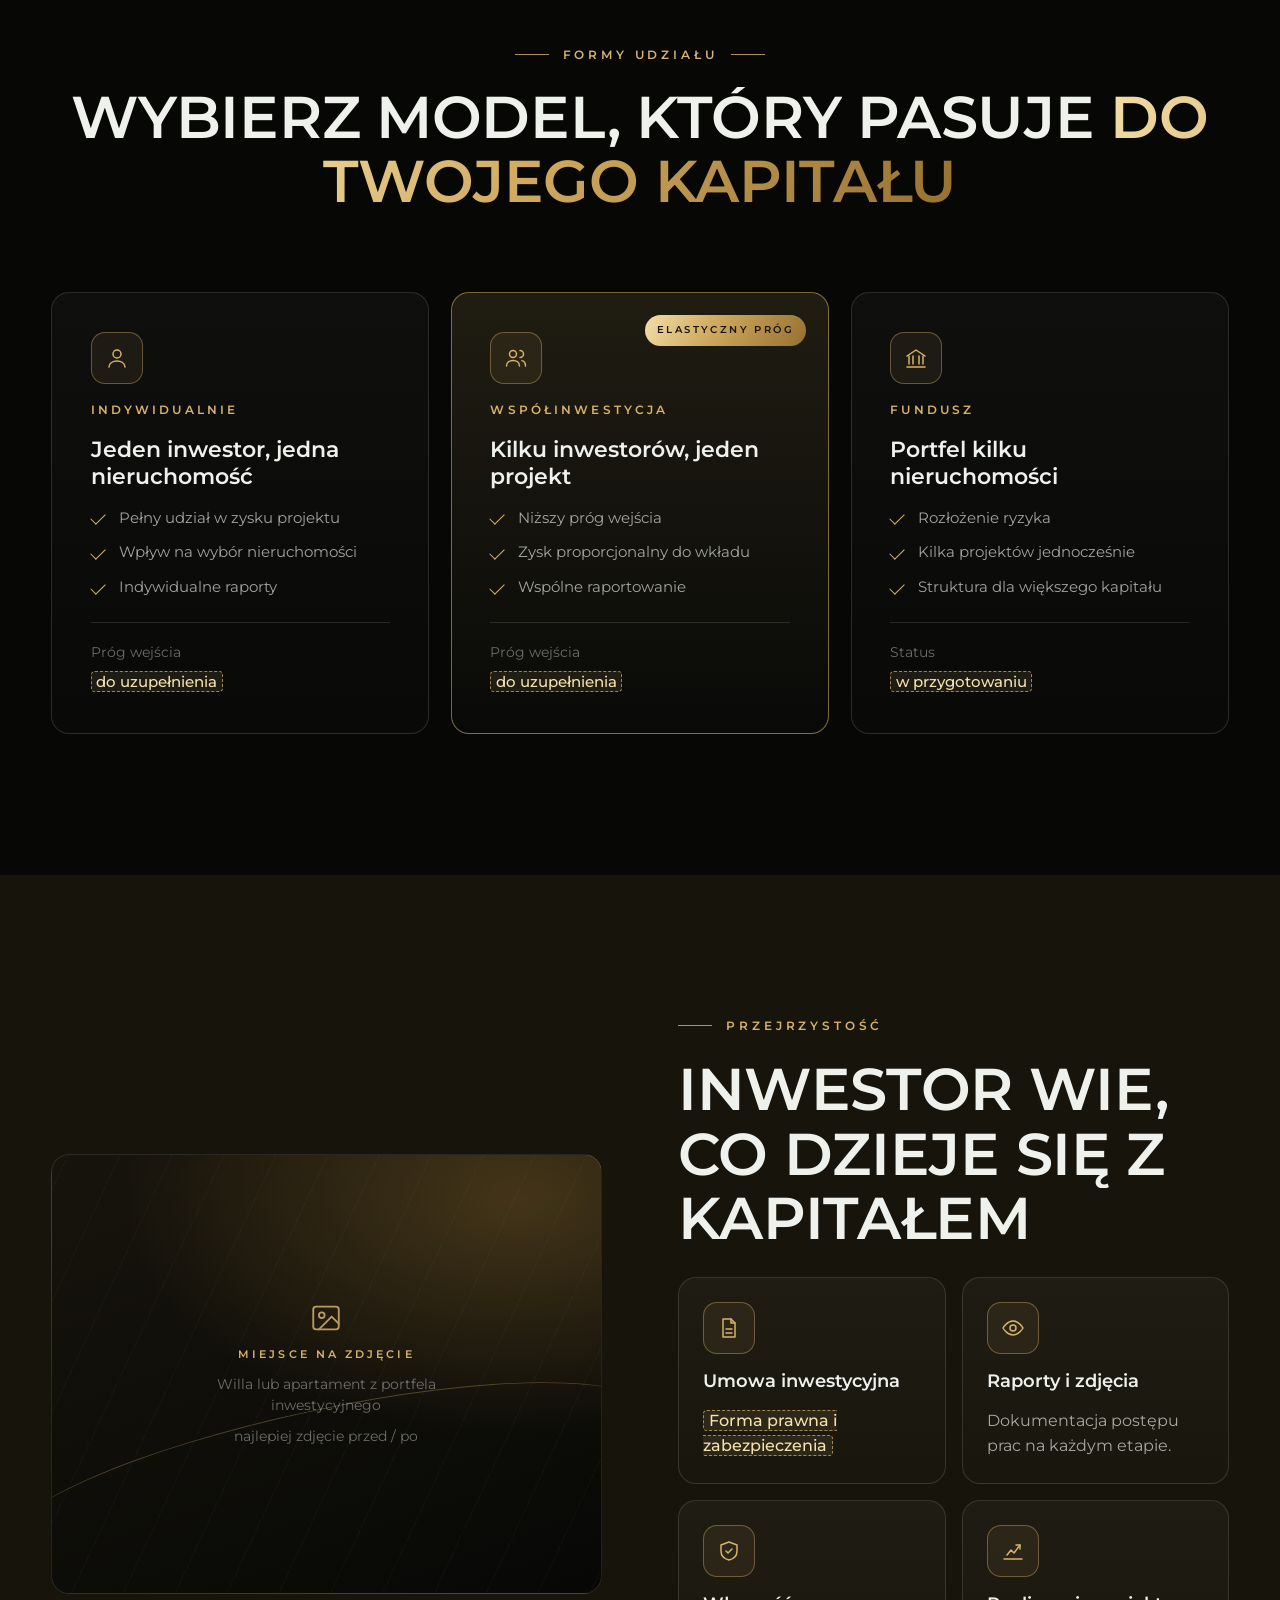
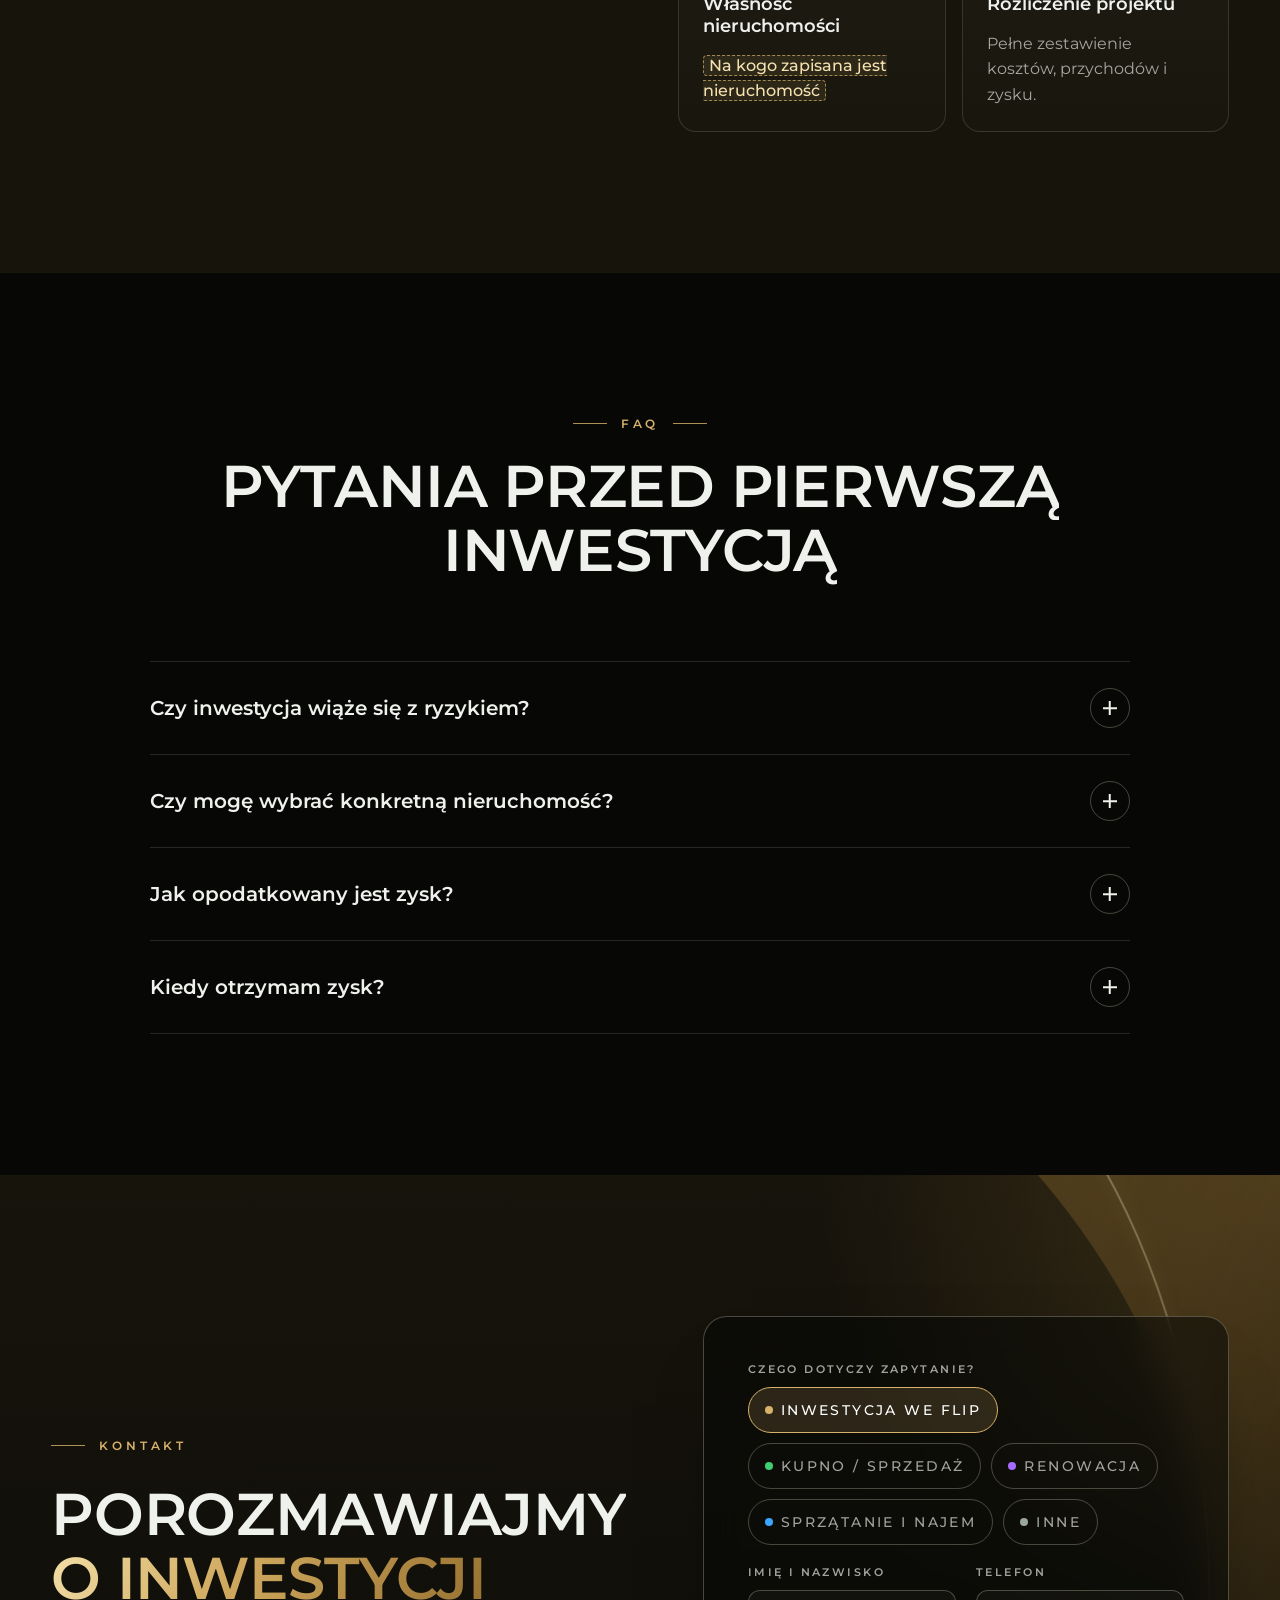
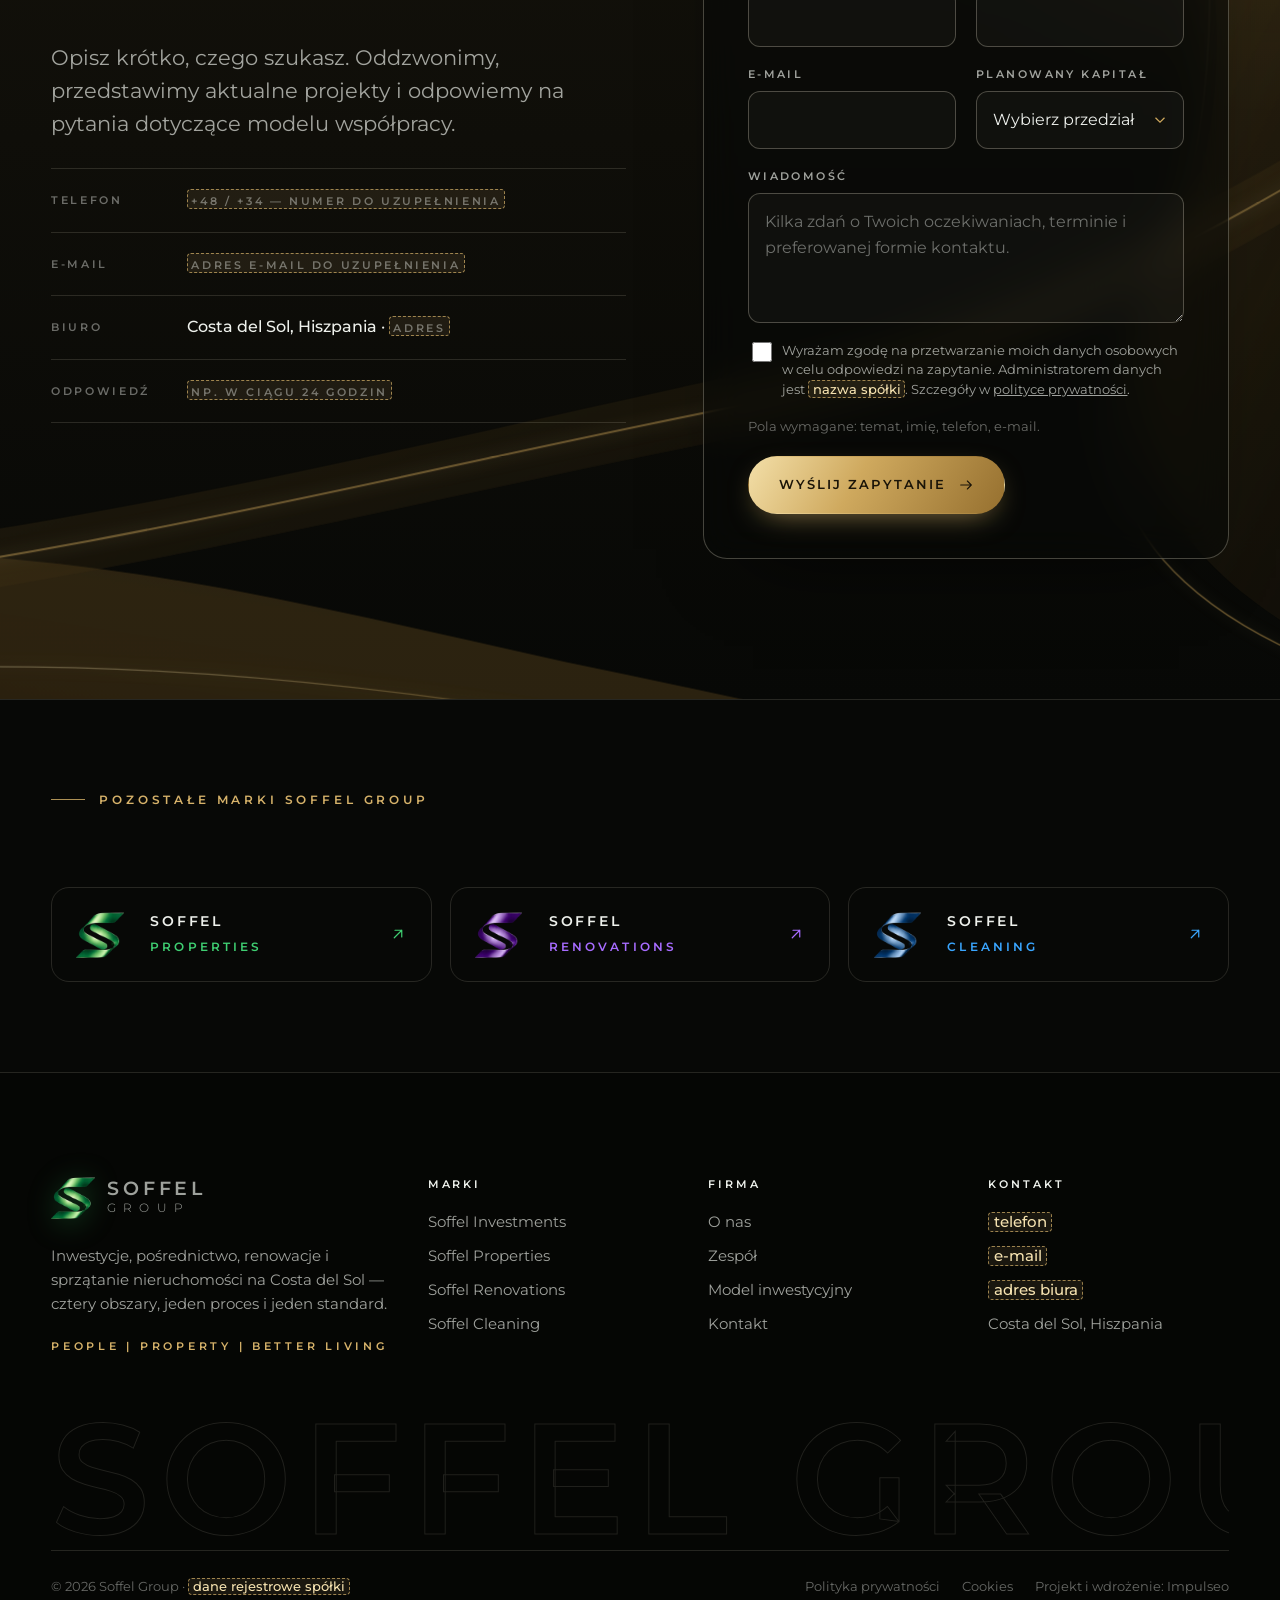
==== commit 071a14df: "Zamiana „spółki” na „obszary” i „marki” Co-Authored-By: Claude Opus 5.5 (1M context) <noreply@anthro" ====
--- a/inwestycje.html
+++ b/inwestycje.html
@@ -43,7 +43,7 @@
 </header>
 <div class="menu" id="menu" aria-hidden="true">
   <div class="menu-grid">
-    <nav class="menu-main" aria-label="Spółki Soffel Group"><ol><li><a href="inwestycje.html" style="--c:#d6b26a" data-mi="inv" aria-current=page><small>01</small><span>Investments</span></a></li><li><a href="nieruchomosci.html" style="--c:#3fcf72" data-mi="prop"><small>02</small><span>Properties</span></a></li><li><a href="renowacje.html" style="--c:#a76cff" data-mi="reno"><small>03</small><span>Renovations</span></a></li><li><a href="sprzatanie.html" style="--c:#3aa6ff" data-mi="clean"><small>04</small><span>Cleaning</span></a></li></ol></nav>
+    <nav class="menu-main" aria-label="Marki Soffel Group"><ol><li><a href="inwestycje.html" style="--c:#d6b26a" data-mi="inv" aria-current=page><small>01</small><span>Investments</span></a></li><li><a href="nieruchomosci.html" style="--c:#3fcf72" data-mi="prop"><small>02</small><span>Properties</span></a></li><li><a href="renowacje.html" style="--c:#a76cff" data-mi="reno"><small>03</small><span>Renovations</span></a></li><li><a href="sprzatanie.html" style="--c:#3aa6ff" data-mi="clean"><small>04</small><span>Cleaning</span></a></li></ol></nav>
     <div class="menu-side">
       <div><p class="menu-h">Eksploruj</p><ul class="menu-links"><li><a href="index.html">Strona główna</a></li><li><a href="o-nas.html">O nas</a></li><li><a href="o-nas.html#zespol">Zespół</a></li><li><a href="inwestycje.html#model">Model inwestycyjny</a></li><li><a href="#kontakt">Kontakt</a></li></ul></div>
       <div><p class="menu-h">Kontakt</p><ul class="menu-contact"><li><span class="ph">e-mail</span></li><li><span class="ph">telefon</span></li><li class="muted">Costa del Sol · Marbella · Málaga</li></ul></div>
@@ -100,7 +100,7 @@
       <div class="fact"><strong><span class="ph">— %</span></strong><span>Średni zwrot z projektu</span></div>
       <div class="fact"><strong><span class="ph">— mies.</span></strong><span>Typowy czas trwania</span></div>
       <div class="fact"><strong><span class="ph">—</span></strong><span>Zrealizowane projekty</span></div>
-      <div class="fact"><strong><span data-count="4">4</span></strong><span>Spółki zaangażowane w projekt</span></div>
+      <div class="fact"><strong><span data-count="4">4</span></strong><span>Obszary zaangażowane w projekt</span></div>
     </div>
   </div>
 </section>
@@ -198,7 +198,7 @@
 </section>
 <section class="sec-sm" style="border-top:1px solid var(--line)">
   <div class="wrap">
-    <div class="sec-head"><span class="eyebrow">Pozostałe spółki grupy</span></div>
+    <div class="sec-head"><span class="eyebrow">Pozostałe marki Soffel Group</span></div>
     <div class="siblings"><a class="sib rv" style="--c:#3fcf72;--d:0.0s" href="nieruchomosci.html"><img src="img/s-green.webp" alt="" width="48" height="48" loading="lazy"><div><b>SOFFEL</b><span>Properties</span></div><svg viewBox="0 0 24 24" fill="none" stroke="currentColor" stroke-width="1.6" stroke-linecap="round" stroke-linejoin="round"><path d="M7 17 17 7M8 7h9v9"/></svg></a><a class="sib rv" style="--c:#a76cff;--d:0.08s" href="renowacje.html"><img src="img/s-purple.webp" alt="" width="48" height="48" loading="lazy"><div><b>SOFFEL</b><span>Renovations</span></div><svg viewBox="0 0 24 24" fill="none" stroke="currentColor" stroke-width="1.6" stroke-linecap="round" stroke-linejoin="round"><path d="M7 17 17 7M8 7h9v9"/></svg></a><a class="sib rv" style="--c:#3aa6ff;--d:0.16s" href="sprzatanie.html"><img src="img/s-blue.webp" alt="" width="48" height="48" loading="lazy"><div><b>SOFFEL</b><span>Cleaning</span></div><svg viewBox="0 0 24 24" fill="none" stroke="currentColor" stroke-width="1.6" stroke-linecap="round" stroke-linejoin="round"><path d="M7 17 17 7M8 7h9v9"/></svg></a></div>
   </div>
 </section>
@@ -209,10 +209,10 @@
     <div class="foot-top">
       <div>
         <a class="brand" href="index.html"><img src="img/s-green.webp" alt="" width="44" height="44"><span class="brand-t"><b>SOFFEL</b><i>GROUP</i></span></a>
-        <p class="about">Inwestycje, pośrednictwo, renowacje i sprzątanie nieruchomości na Costa del Sol — cztery spółki, jeden proces i jeden standard.</p>
+        <p class="about">Inwestycje, pośrednictwo, renowacje i sprzątanie nieruchomości na Costa del Sol — cztery obszary, jeden proces i jeden standard.</p>
         <p class="tagline">People | Property | Better Living</p>
       </div>
-      <div><h4>Spółki</h4><ul><li><a href="inwestycje.html">Soffel Investments</a></li><li><a href="nieruchomosci.html">Soffel Properties</a></li><li><a href="renowacje.html">Soffel Renovations</a></li><li><a href="sprzatanie.html">Soffel Cleaning</a></li></ul></div>
+      <div><h4>Marki</h4><ul><li><a href="inwestycje.html">Soffel Investments</a></li><li><a href="nieruchomosci.html">Soffel Properties</a></li><li><a href="renowacje.html">Soffel Renovations</a></li><li><a href="sprzatanie.html">Soffel Cleaning</a></li></ul></div>
       <div><h4>Firma</h4><ul><li><a href="o-nas.html">O nas</a></li><li><a href="o-nas.html#zespol">Zespół</a></li><li><a href="inwestycje.html#model">Model inwestycyjny</a></li><li><a href="#kontakt">Kontakt</a></li></ul></div>
       <div><h4>Kontakt</h4><ul><li><span class="ph">telefon</span></li><li><span class="ph">e-mail</span></li><li><span class="ph">adres biura</span></li><li>Costa del Sol, Hiszpania</li></ul></div>
     </div>
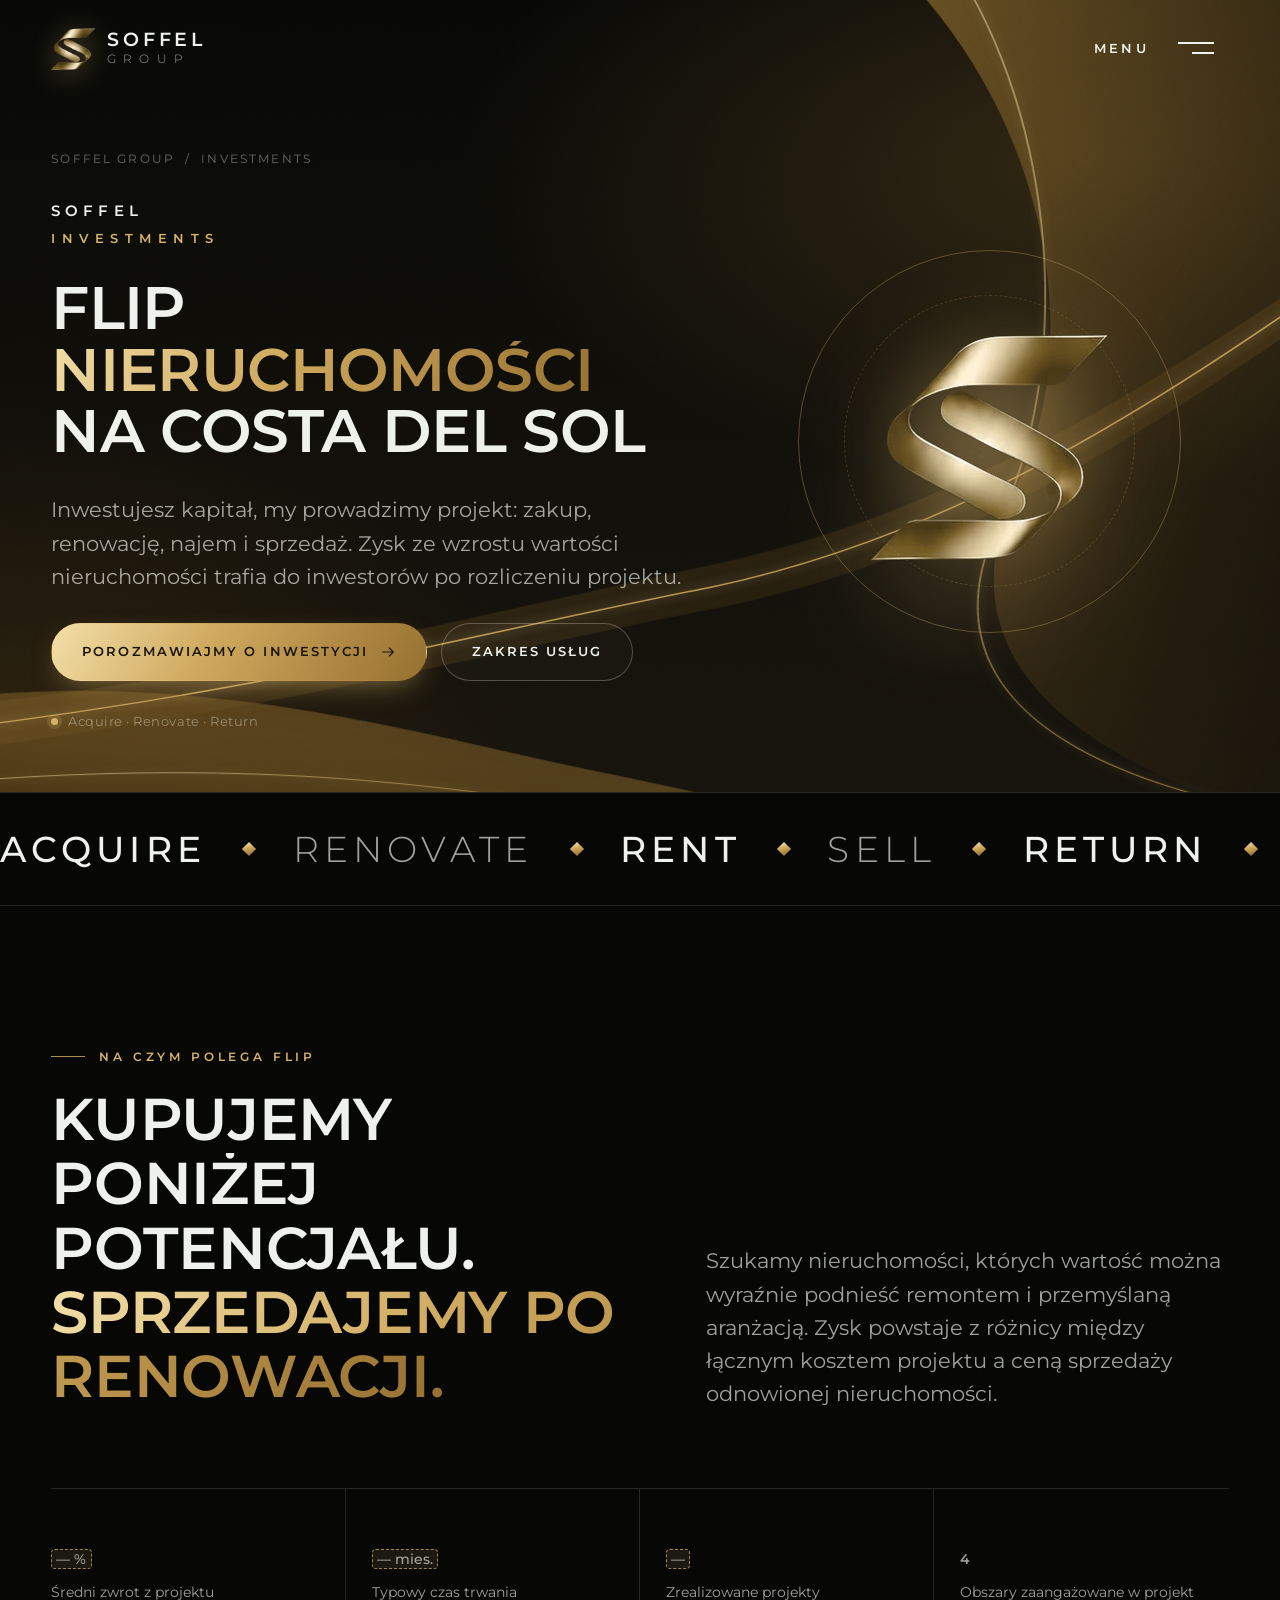
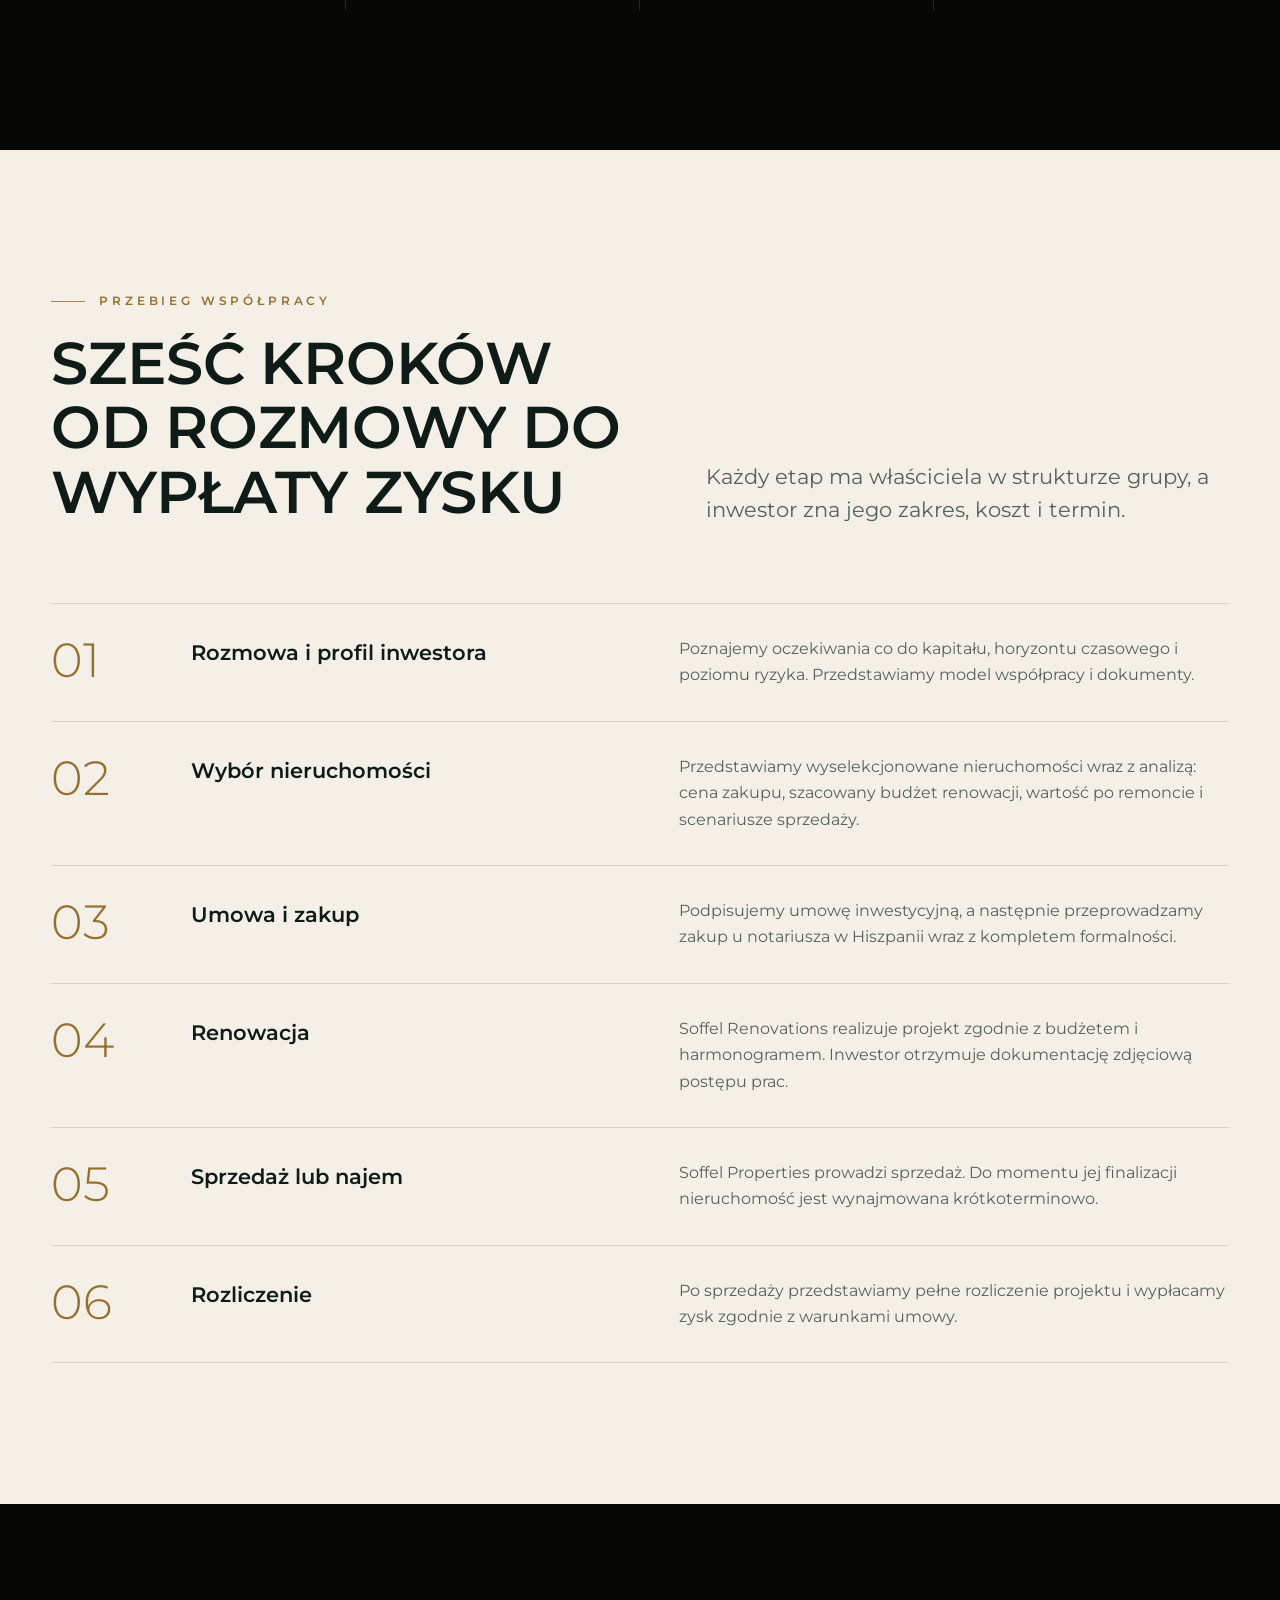
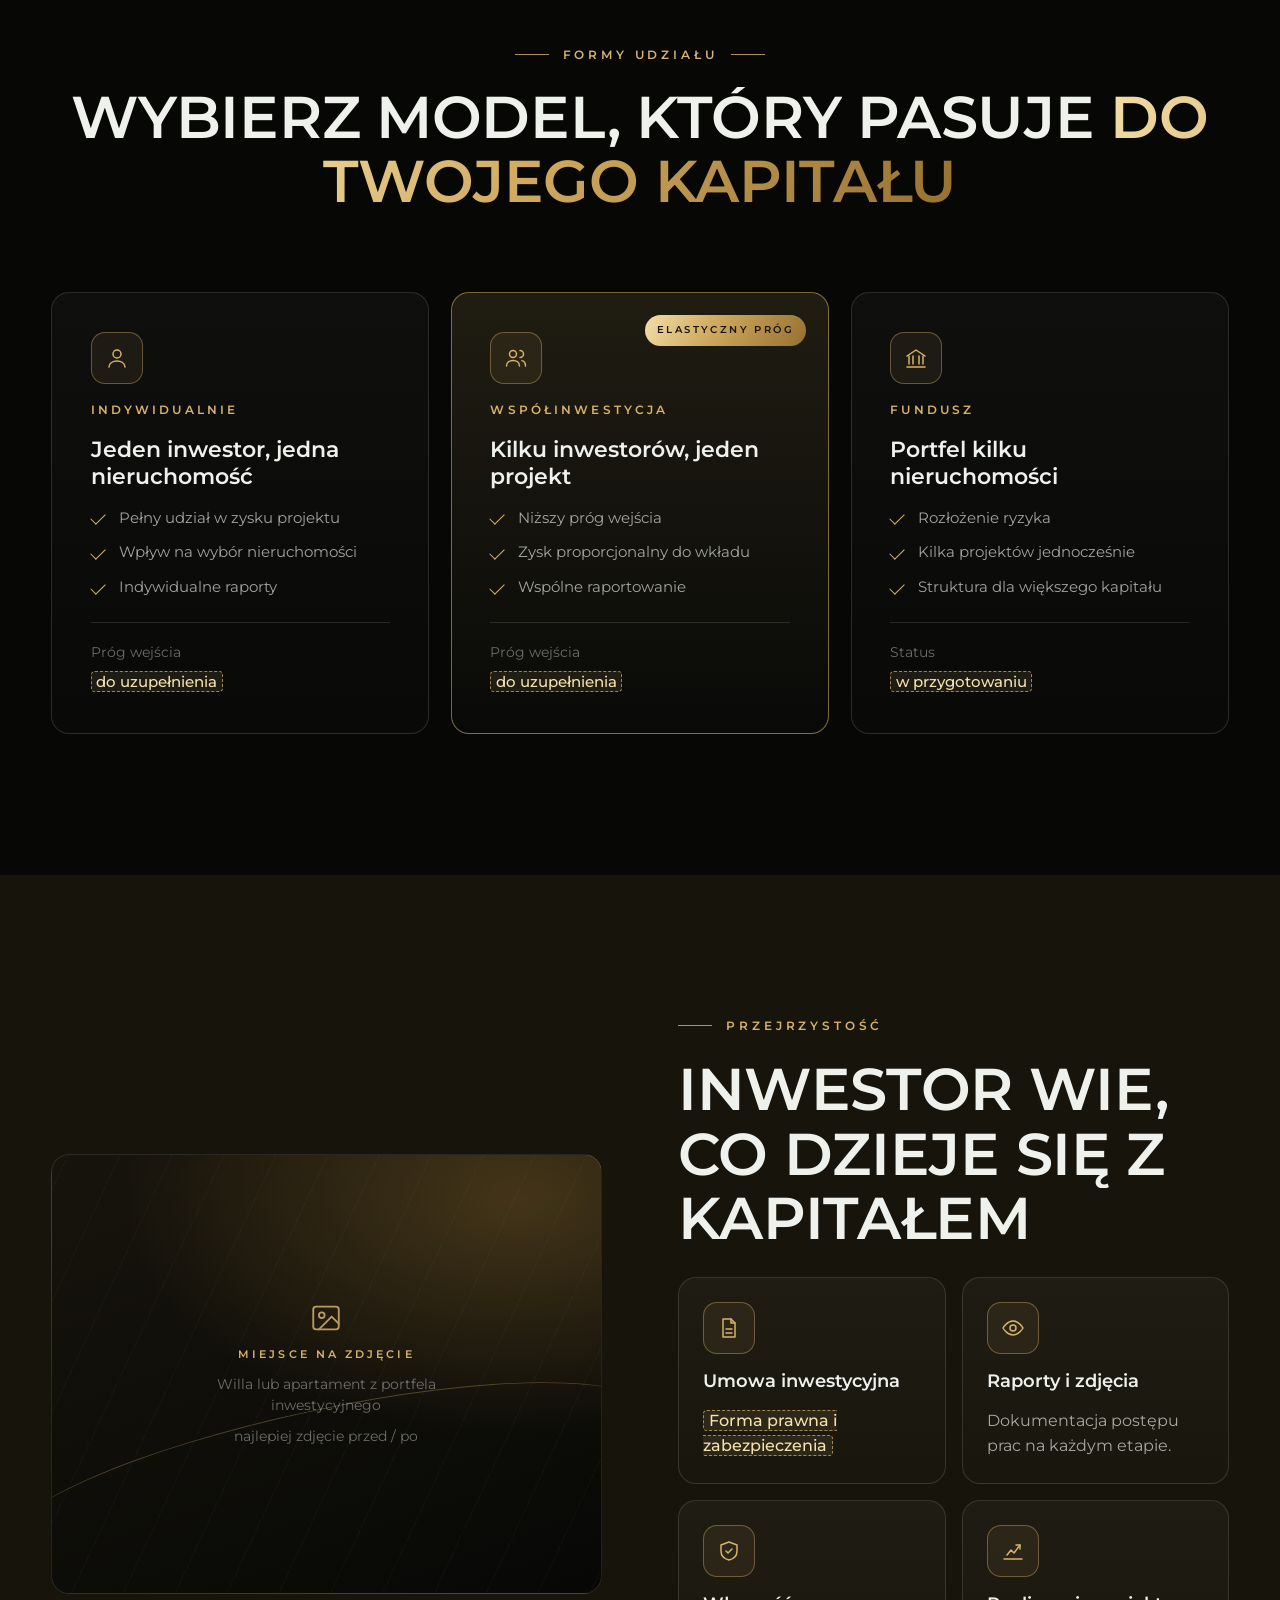
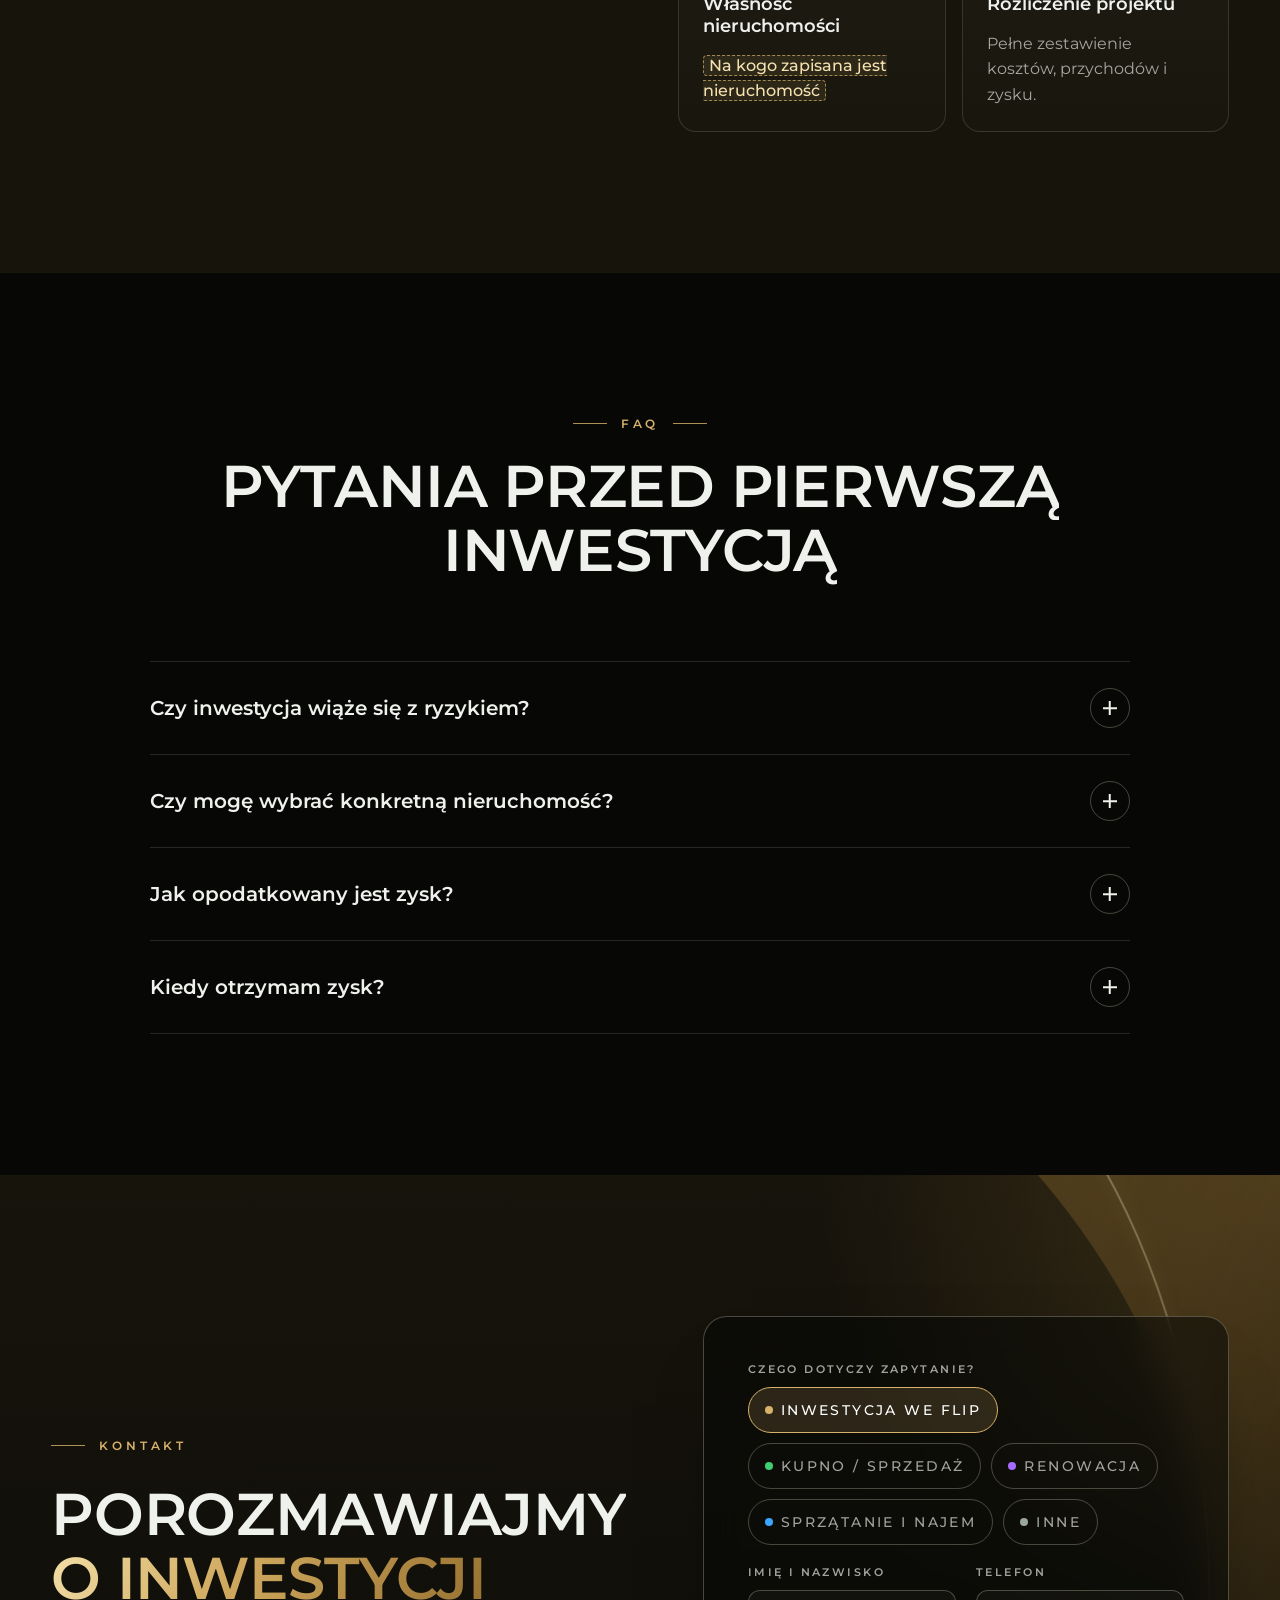
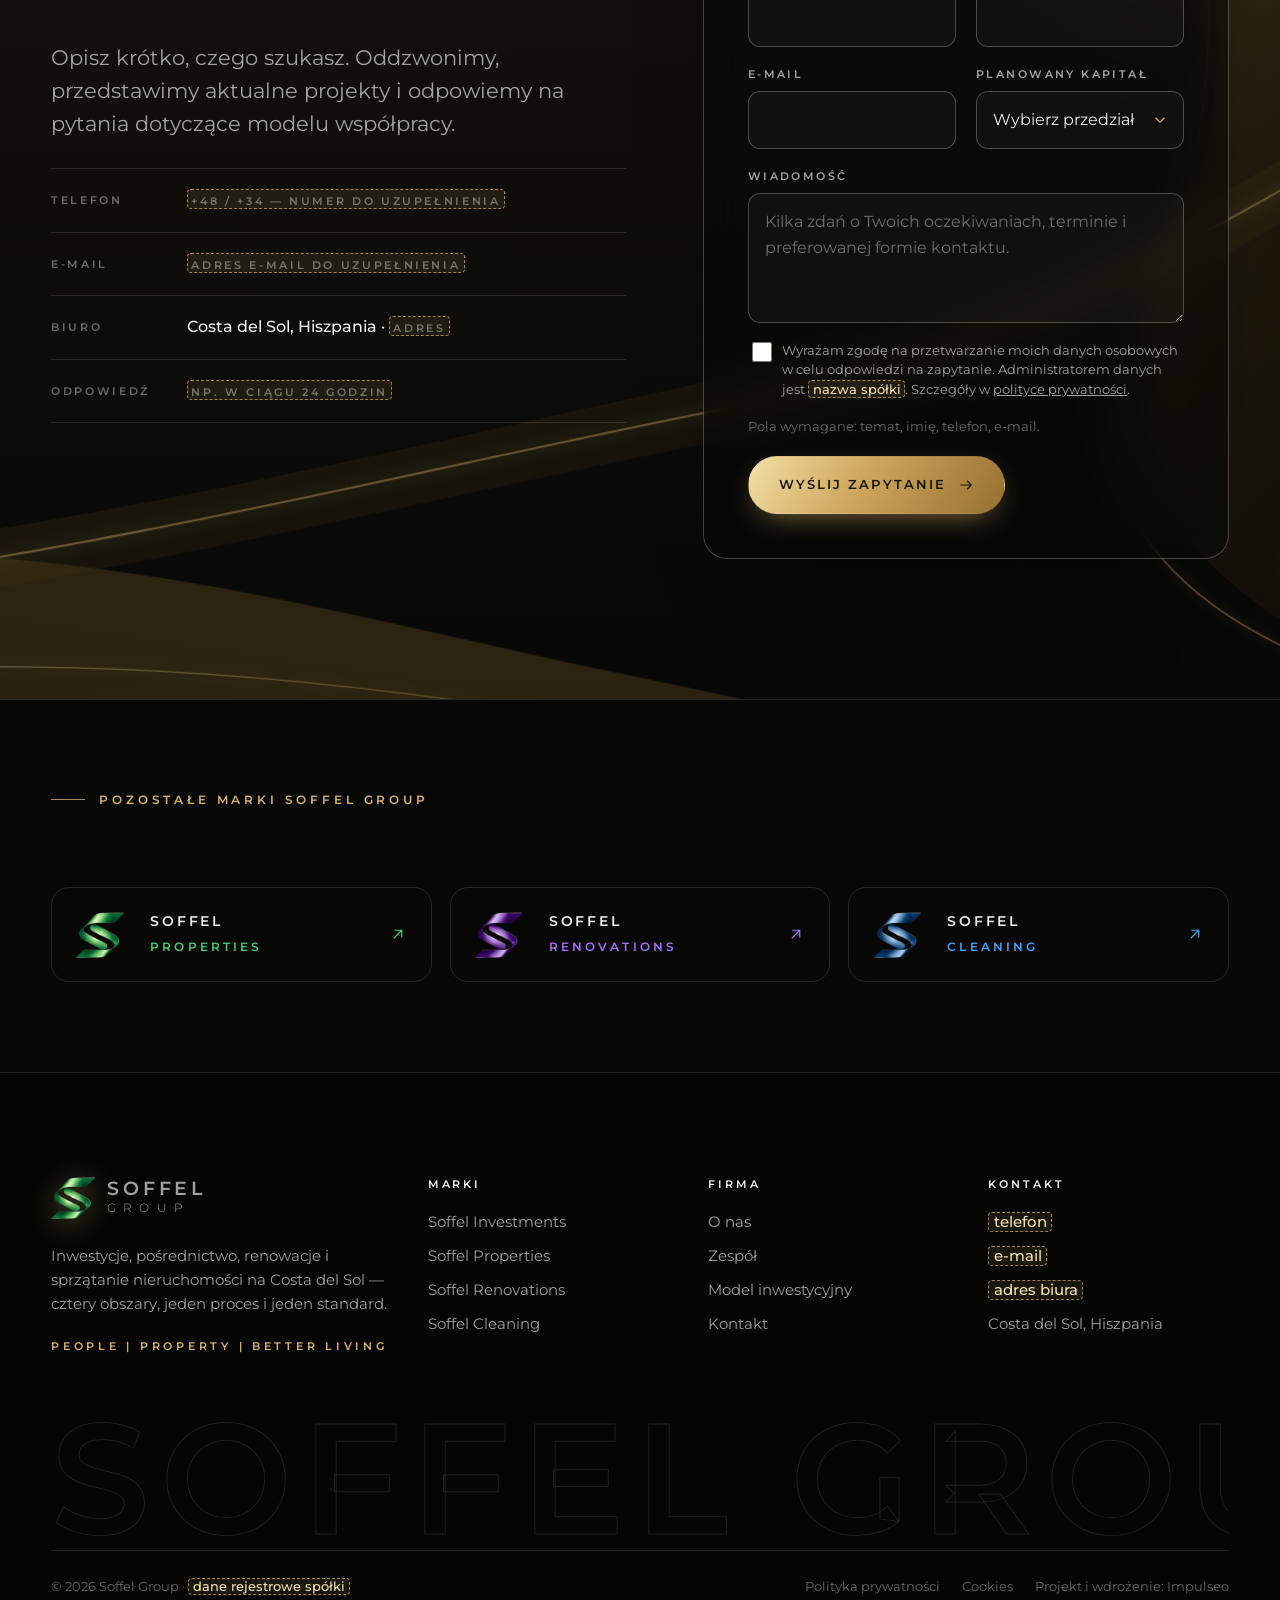
==== commit 3d675b74: "Logo w nagłówku w kolorze marki danej podstrony Co-Authored-By: Claude Opus 5.5 (1M context) <norepl" ====
--- a/inwestycje.html
+++ b/inwestycje.html
@@ -21,7 +21,7 @@
 <link rel="preconnect" href="https://fonts.googleapis.com">
 <link rel="preconnect" href="https://fonts.gstatic.com" crossorigin>
 <link href="https://fonts.googleapis.com/css2?family=Montserrat:wght@300;400;500;600;700&display=swap" rel="stylesheet">
-<link rel="stylesheet" href="assets/styles.css?v=a3c34a5b">
+<link rel="stylesheet" href="assets/styles.css?v=cdd5c02a">
 <script type="application/ld+json">{"@context": "https://schema.org", "@type": "RealEstateAgent", "name": "Soffel Group", "slogan": "People | Property | Better Living", "url": "https://impulseo-pl.github.io/soffel-group/", "logo": "https://impulseo-pl.github.io/soffel-group/img/s-green.png", "areaServed": ["Costa del Sol", "Marbella", "Málaga"], "address": {"@type": "PostalAddress", "addressRegion": "Andalucía", "addressCountry": "ES"}, "subOrganization": [{"@type": "Organization", "name": "Soffel Investments"}, {"@type": "Organization", "name": "Soffel Properties"}, {"@type": "Organization", "name": "Soffel Renovations"}, {"@type": "Organization", "name": "Soffel Cleaning"}]}</script>
 </head>
 <body data-div="inv">
@@ -33,7 +33,7 @@
 <header class="site-header">
   <div class="wrap">
     <a class="brand" href="index.html" aria-label="Soffel Group — strona główna">
-      <img src="img/s-green.webp" alt="" width="44" height="44">
+      <img src="img/s-gold.webp" alt="" width="44" height="44">
       <span class="brand-t"><b>SOFFEL</b><i>GROUP</i></span>
     </a>
     <button class="burger" type="button" aria-expanded="false" aria-controls="menu">
--- a/assets/styles.css
+++ b/assets/styles.css
@@ -4,6 +4,7 @@
    ========================================================= */
 
 :root {
+  --logo-glow: #2fb35a;
   --font: "Montserrat", system-ui, -apple-system, "Segoe UI", sans-serif;
 
   --ink: #04120d;
@@ -49,18 +50,22 @@
 }
 
 body[data-div="inv"] {
+  --logo-glow: var(--acc);
   --acc: #d6b26a; --acc-2: #f5e2b0; --acc-grad: var(--gold-grad); --acc-ink: #1a1408;
   --rib-1: #b88b3c; --rib-2: #3a2a10; --deep: #070806; --deep-2: #17140c;
 }
 body[data-div="prop"] {
+  --logo-glow: var(--acc);
   --acc: #3fcf72; --acc-2: #a6f0be; --acc-grad: linear-gradient(120deg, #b9f5cc 0%, #3fcf72 45%, #17803f 100%); --acc-ink: #03170b;
   --rib-1: #23a356; --rib-2: #08361d; --deep: #03110a; --deep-2: #0a2717;
 }
 body[data-div="reno"] {
+  --logo-glow: var(--acc);
   --acc: #a76cff; --acc-2: #dcc6ff; --acc-grad: linear-gradient(120deg, #e3d1ff 0%, #a76cff 45%, #5d23b8 100%); --acc-ink: #13072a;
   --rib-1: #7b3fe0; --rib-2: #2a1052; --deep: #0b0714; --deep-2: #1a1029;
 }
 body[data-div="clean"] {
+  --logo-glow: var(--acc);
   --acc: #3aa6ff; --acc-2: #bfe2ff; --acc-grad: linear-gradient(120deg, #cdeaff 0%, #3aa6ff 45%, #1460c4 100%); --acc-ink: #031225;
   --rib-1: #1f7fe0; --rib-2: #0a2c55; --deep: #030c17; --deep-2: #091d33;
 }
@@ -188,7 +193,7 @@
 .site-header.hide { transform: translateY(-100%); }
 
 .brand { display: inline-flex; align-items: center; gap: 12px; flex-shrink: 0; }
-.brand img { width: 44px; height: 44px; object-fit: contain; filter: drop-shadow(0 4px 14px rgba(47,179,90,.35)); transition: transform .8s var(--ease); }
+.brand img { width: 44px; height: 44px; object-fit: contain; filter: drop-shadow(0 4px 14px color-mix(in srgb, var(--logo-glow, #2fb35a) 40%, transparent)); transition: transform .8s var(--ease); }
 .brand:hover img { transform: rotate(-8deg) scale(1.05); }
 .brand-t { display: grid; line-height: 1; }
 .brand-t b { font-weight: 600; font-size: 19px; letter-spacing: .2em; }
